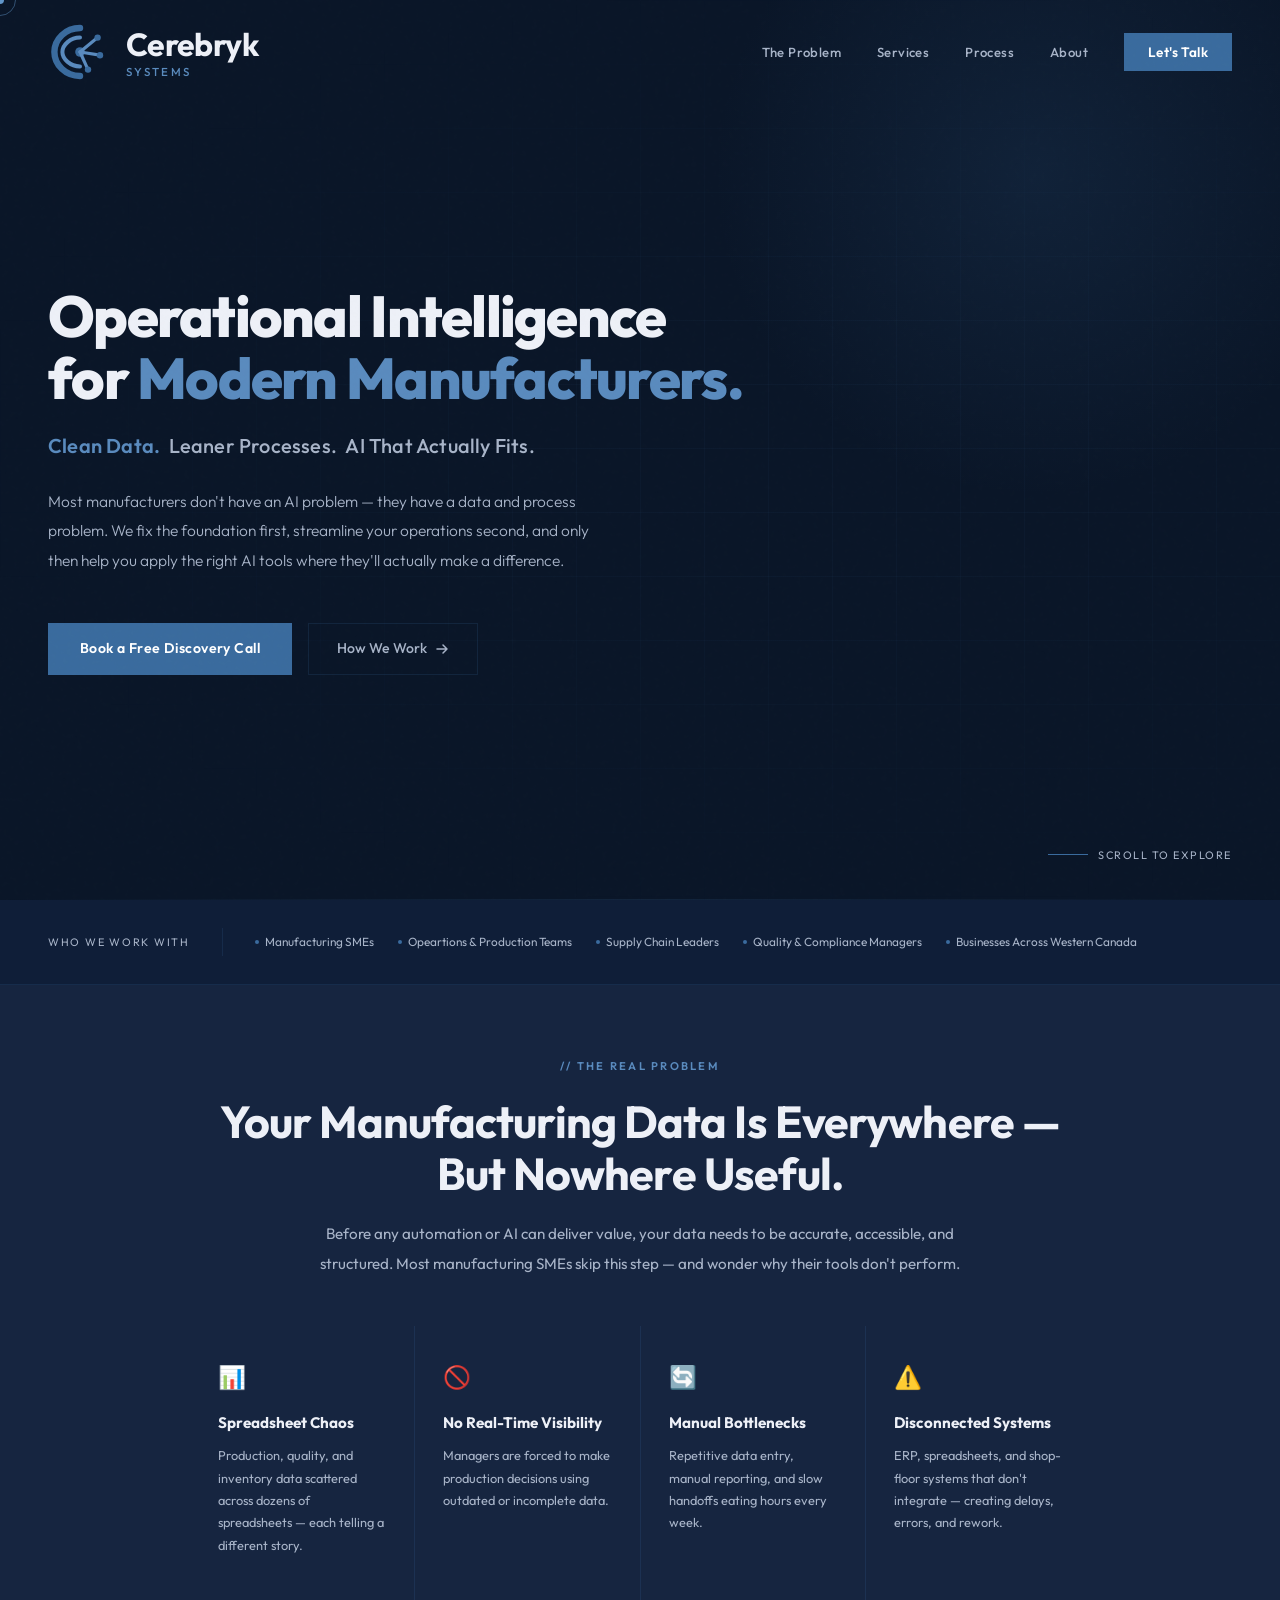
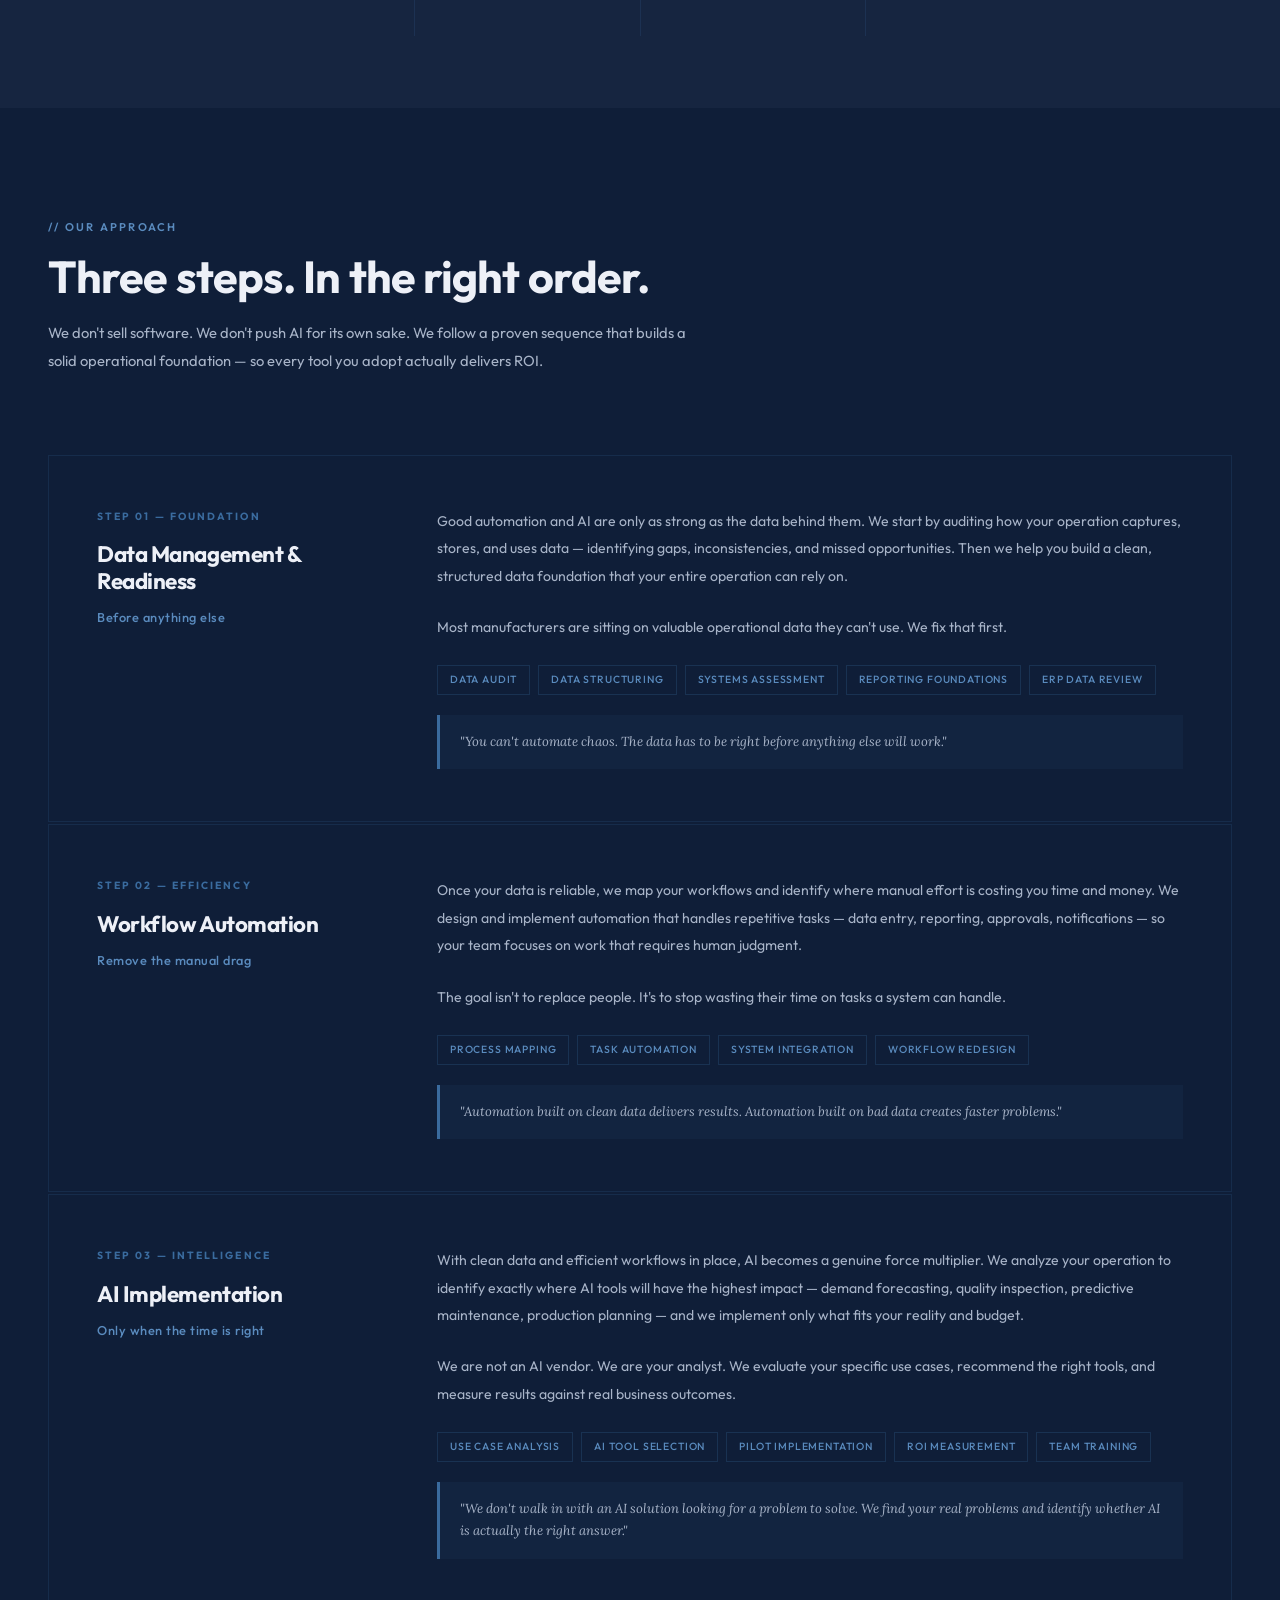
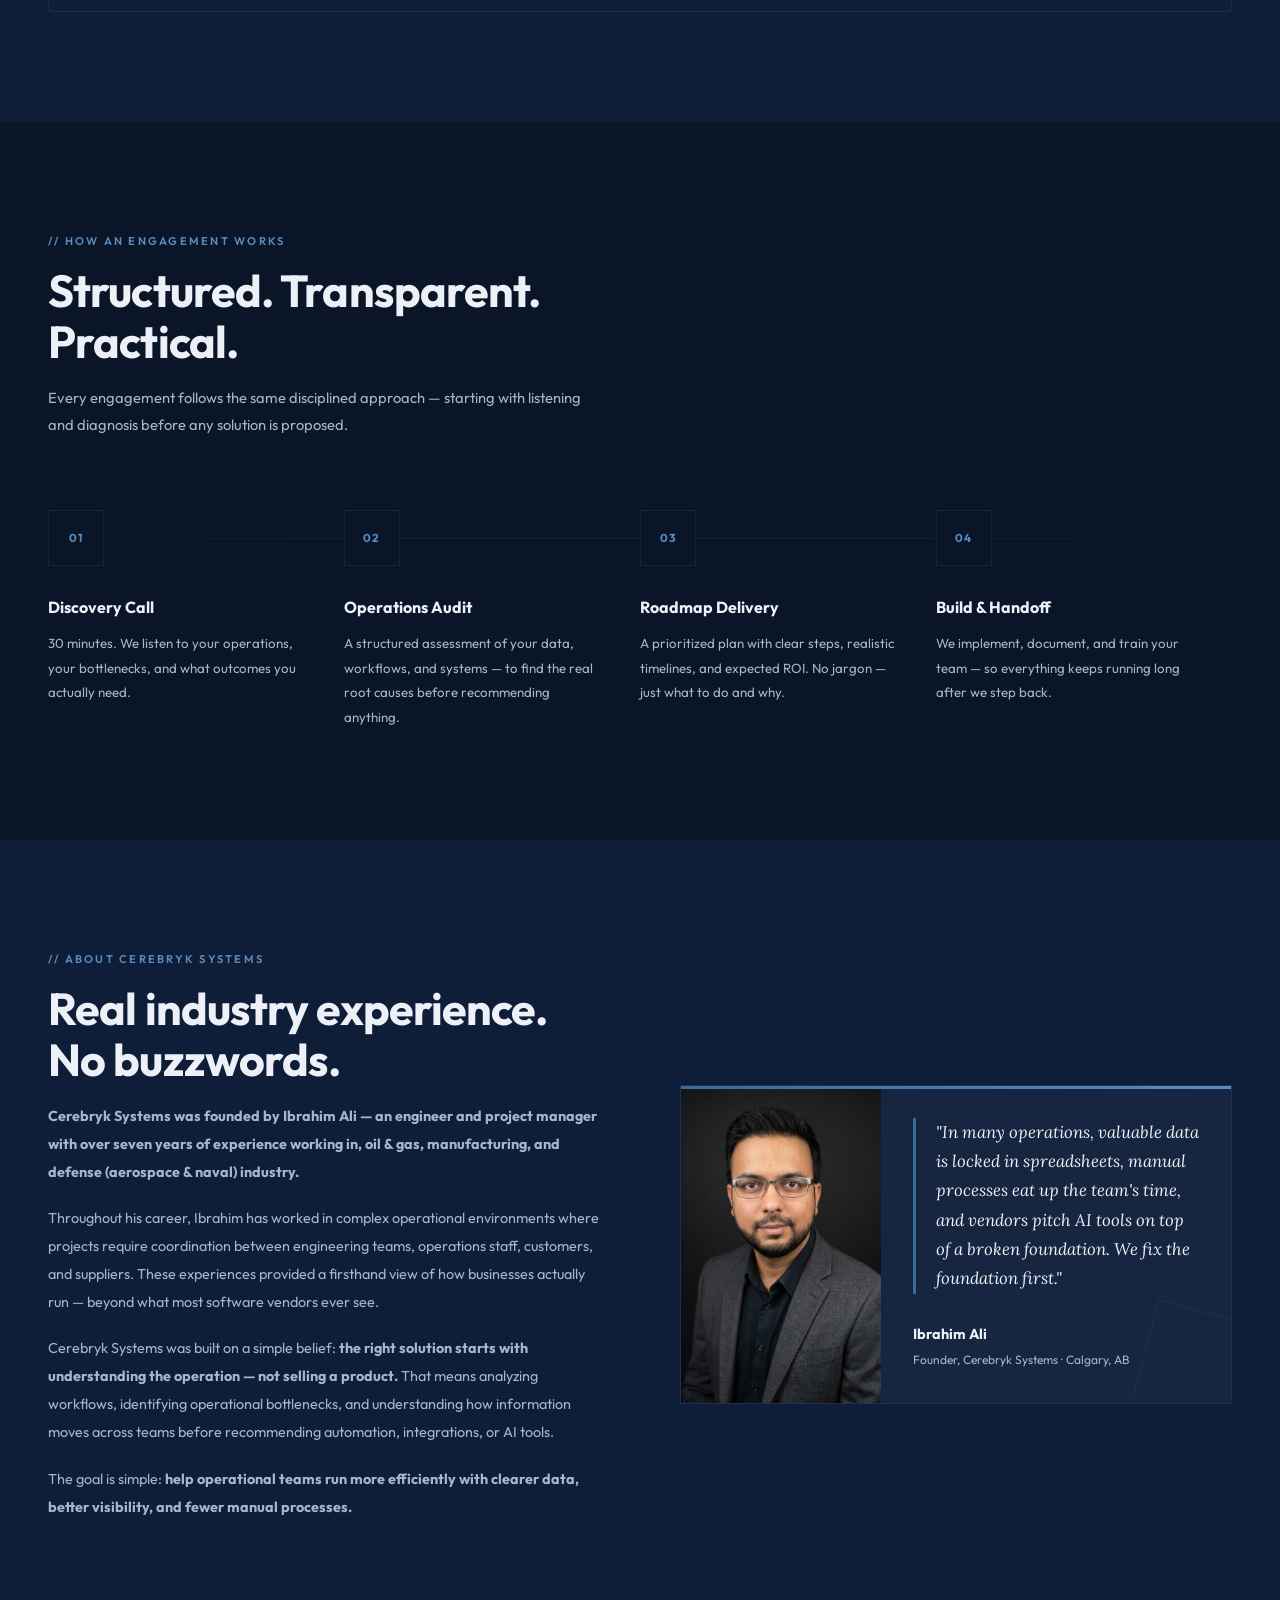
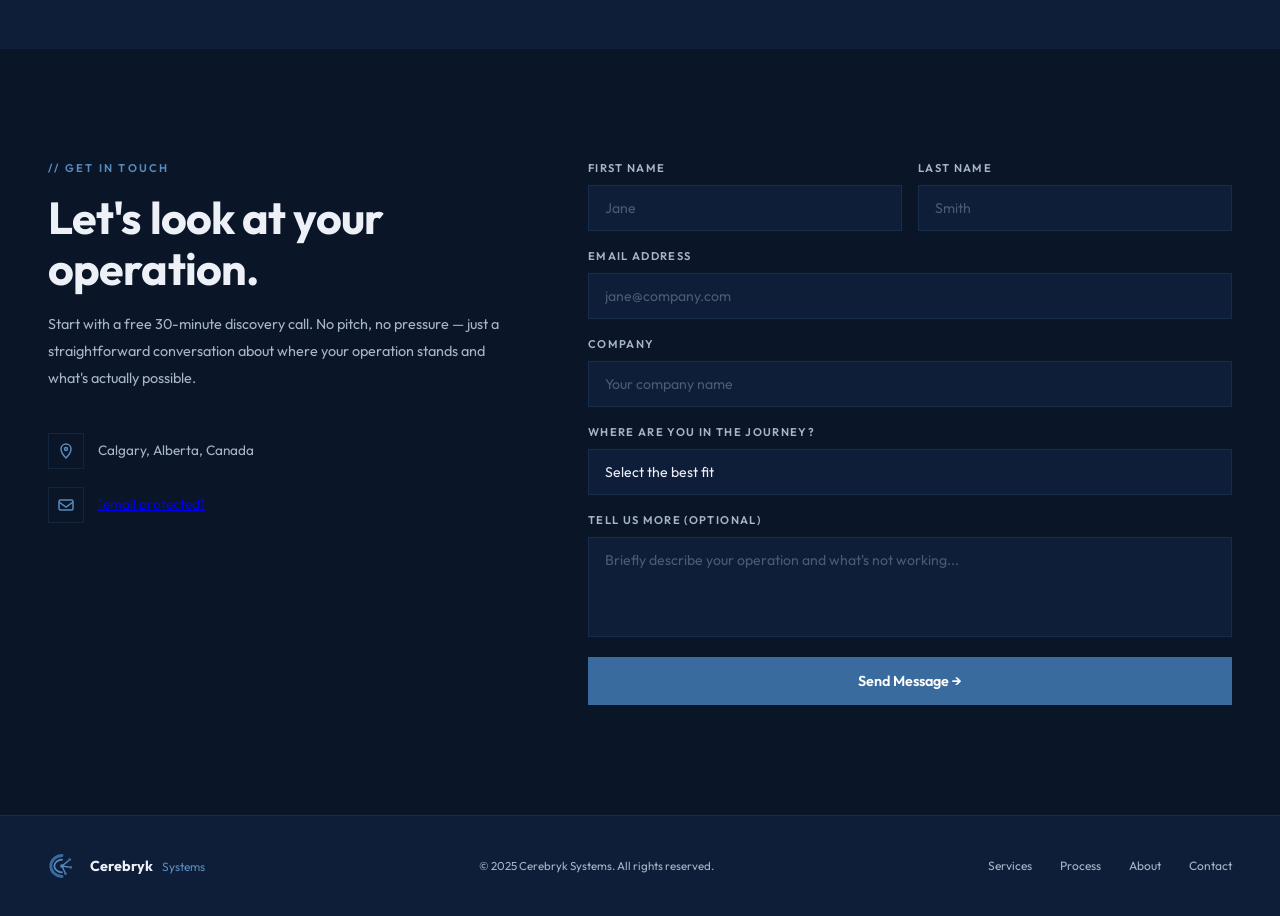
==== index.html @ 2646f40e "IndexV1.3 Fixed mobile version added webform Added google metatag Added Robots and sitemap" ====
<!DOCTYPE html>
<html lang="en">
<head>
  <meta charset="UTF-8"/>
  <meta name="viewport" content="width=device-width, initial-scale=1.0, maximum-scale=1.0"/>
  <title>Cerebryk Systems — Operations & AI Consulting for Manufacturers | Calgary</title>

  <!-- SEO Meta Tags -->
  <meta name="description" content="Cerebryk Systems helps manufacturing SMEs in Calgary and Western Canada run more efficiently — through data management, workflow automation, and practical AI implementation. We fix the foundation first."/>
  <meta name="keywords" content="manufacturing consultant Calgary, AI consulting Alberta, workflow automation Calgary, operations consulting Western Canada, manufacturing SME consultant, data management manufacturing, process improvement Calgary"/>
  <meta name="author" content="Ibrahim Ali, Cerebryk Systems"/>
  <meta name="robots" content="index, follow"/>
  <link rel="canonical" href="https://www.cerebryk.com"/>

  <!-- Open Graph (LinkedIn, WhatsApp, Facebook previews) -->
  <meta property="og:title" content="Cerebryk Systems — Operations & AI Consulting for Manufacturers"/>
  <meta property="og:description" content="We help manufacturing SMEs in Calgary run more efficiently — clean data, leaner workflows, and AI that actually fits your operation."/>
  <meta property="og:url" content="https://www.cerebryk.com"/>
  <meta property="og:type" content="website"/>
  <meta property="og:site_name" content="Cerebryk Systems"/>

  <!-- Twitter/X Card -->
  <meta name="twitter:card" content="summary"/>
  <meta name="twitter:title" content="Cerebryk Systems — Operations & AI Consulting for Manufacturers"/>
  <meta name="twitter:description" content="We help manufacturing SMEs in Calgary run more efficiently — clean data, leaner workflows, and AI that actually fits your operation."/>
  <link rel="icon" type="image/svg+xml" href="favicon.svg">
  <link rel="preconnect" href="https://fonts.googleapis.com">
  <link href="https://fonts.googleapis.com/css2?family=Outfit:wght@300;400;500;600;700;800&family=Lora:ital,wght@0,400;0,600;1,400&display=swap" rel="stylesheet">
  <style>
    *, *::before, *::after { box-sizing: border-box; margin: 0; padding: 0; }
    :root {
      --navy: #0A1628; --navy2: #0F1E38; --navy3: #162540;
      --steel: #3A6B9E; --steel-light: #5A8BBE;
      --text: #EDF0F7; --text-soft: #A8B4C8;
      --border: rgba(58,107,158,0.18); --white: #FFFFFF;
    }
    html { scroll-behavior: smooth; }
    body { background: var(--navy); color: var(--text); font-family: 'Outfit', sans-serif; font-weight: 400; line-height: 1.7; overflow-x: hidden; cursor: none; }

    /* CURSOR */
    .cursor { width: 8px; height: 8px; background: var(--steel-light); border-radius: 50%; position: fixed; pointer-events: none; z-index: 9999; transform: translate(-50%,-50%); transition: transform 0.15s ease, background 0.2s; mix-blend-mode: screen; }
    .cursor-ring { width: 32px; height: 32px; border: 1.5px solid rgba(90,139,190,0.5); border-radius: 50%; position: fixed; pointer-events: none; z-index: 9998; transform: translate(-50%,-50%); transition: width 0.3s, height 0.3s, border-color 0.3s; }
    .cursor.hovered { transform: translate(-50%,-50%) scale(2.5); background: var(--steel); }
    .cursor-ring.hovered { width: 48px; height: 48px; border-color: rgba(90,139,190,0.8); }

    /* NOISE */
    body::after { content: ''; position: fixed; inset: 0; background-image: url("data:image/svg+xml,%3Csvg viewBox='0 0 200 200' xmlns='http://www.w3.org/2000/svg'%3E%3Cfilter id='n'%3E%3CfeTurbulence type='fractalNoise' baseFrequency='0.85' numOctaves='4' stitchTiles='stitch'/%3E%3C/filter%3E%3Crect width='100%25' height='100%25' filter='url(%23n)' opacity='0.03'/%3E%3C/svg%3E"); pointer-events: none; z-index: 900; opacity: 0.35; }

    /* NAV */
    nav { position: fixed; top: 0; left: 0; right: 0; z-index: 500; padding: 20px 48px; display: flex; justify-content: space-between; align-items: center; transition: all 0.4s ease; }
    nav.scrolled { background: rgba(10,22,40,0.95); backdrop-filter: blur(24px); border-bottom: 1px solid var(--border); padding: 14px 48px; }
    .nav-logo { display: flex; align-items: center; gap: 14px; text-decoration: none; }
    .nav-logo-icon { width: 64px; height: 64px; flex-shrink: 0; }
    .nav-logo-text { display: flex; flex-direction: column; line-height: 1.15; }
    .nav-logo-text .brand { font-size: 2rem; font-weight: 700; color: var(--text); letter-spacing: -0.02em; }
    .nav-logo-text .sub { font-size: 0.72rem; font-weight: 500; letter-spacing: 0.2em; text-transform: uppercase; color: var(--steel-light); margin-top: 2px; }
    nav ul { list-style: none; display: flex; gap: 36px; align-items: center; }
    nav ul a { color: var(--text-soft); text-decoration: none; font-size: 0.82rem; font-weight: 500; letter-spacing: 0.03em; transition: color 0.2s; }
    nav ul a:hover { color: var(--text); }
    .nav-cta { background: var(--steel) !important; color: var(--white) !important; padding: 10px 24px !important; font-weight: 600 !important; font-size: 0.85rem !important; transition: background 0.2s !important; }
    .nav-cta:hover { background: var(--steel-light) !important; color: var(--white) !important; }
    .hamburger { display: none; flex-direction: column; gap: 5px; background: none; border: none; cursor: none; padding: 4px; }
    .hamburger span { display: block; width: 24px; height: 2px; background: var(--text); border-radius: 2px; }
    .mobile-menu { display: none; position: fixed; top: 0; left: 0; right: 0; bottom: 0; background: var(--navy); z-index: 400; flex-direction: column; justify-content: center; align-items: center; gap: 32px; }
    .mobile-menu.open { display: flex; }
    .mobile-menu a { color: var(--text); text-decoration: none; font-size: 1.4rem; font-weight: 600; }
    .mobile-close { position: absolute; top: 24px; right: 24px; background: none; border: none; color: var(--text); font-size: 1.6rem; cursor: none; }

    /* HERO */
    #hero { min-height: 100vh; min-height: 100svh; display: flex; align-items: center; padding: 140px 48px 80px; position: relative; overflow: hidden; }
    .hero-bg-grid { position: absolute; inset: 0; background-image: linear-gradient(rgba(58,107,158,0.06) 1px, transparent 1px), linear-gradient(90deg, rgba(58,107,158,0.06) 1px, transparent 1px); background-size: 64px 64px; mask-image: radial-gradient(ellipse at 65% 50%, black 20%, transparent 75%); }
    .hero-glow { position: absolute; top: -150px; right: -80px; width: 650px; height: 650px; background: radial-gradient(circle, rgba(58,107,158,0.14) 0%, transparent 70%); pointer-events: none; }
    .hero-content { position: relative; max-width: 860px; }
    h1 { font-family: 'Outfit', sans-serif; font-weight: 800; font-size: clamp(2.2rem, 4.5vw, 4.2rem); line-height: 1.08; letter-spacing: -0.03em; margin-bottom: 20px; opacity: 0; animation: fadeUp 0.8s 0.2s ease forwards; }
    h1 em { font-style: normal; color: var(--steel-light); }
    .hero-tagline { font-size: clamp(1rem, 2vw, 1.25rem); font-weight: 500; color: var(--text-soft); margin-bottom: 24px; letter-spacing: 0.01em; opacity: 0; animation: fadeUp 0.8s 0.28s ease forwards; }
    .hero-tagline span { color: var(--steel-light); font-weight: 600; }
    .hero-desc { font-size: 0.97rem; font-weight: 300; color: var(--text-soft); max-width: 560px; line-height: 1.9; margin-bottom: 48px; opacity: 0; animation: fadeUp 0.8s 0.35s ease forwards; }
    .hero-ctas { display: flex; gap: 16px; flex-wrap: wrap; align-items: center; opacity: 0; animation: fadeUp 0.8s 0.45s ease forwards; }
    .btn-primary { background: var(--steel); color: var(--white); padding: 14px 32px; font-family: 'Outfit', sans-serif; font-size: 0.88rem; font-weight: 600; letter-spacing: 0.03em; text-decoration: none; border: none; cursor: none; transition: background 0.25s, transform 0.2s; display: inline-block; }
    .btn-primary:hover { background: var(--steel-light); transform: translateY(-1px); }
    .btn-outline { border: 1.5px solid var(--border); color: var(--text-soft); padding: 13px 28px; font-family: 'Outfit', sans-serif; font-size: 0.88rem; font-weight: 500; text-decoration: none; cursor: none; transition: border-color 0.2s, color 0.2s; display: inline-flex; align-items: center; gap: 8px; }
    .btn-outline:hover { border-color: var(--steel); color: var(--text); }
    .hero-scroll { position: absolute; bottom: 36px; right: 48px; display: flex; align-items: center; gap: 10px; font-size: 0.68rem; letter-spacing: 0.14em; text-transform: uppercase; color: var(--text-soft); opacity: 0; animation: fadeUp 0.8s 0.8s ease forwards; }
    .scroll-line { width: 40px; height: 1px; background: var(--steel); }
    .hero-divider { position: absolute; bottom: 0; left: 0; right: 0; height: 1px; background: linear-gradient(90deg, transparent, var(--border), transparent); }

    /* TRUST BAR */
    #trust { background: var(--navy2); padding: 28px 48px; border-bottom: 1px solid var(--border); }
    .trust-inner { display: flex; align-items: center; gap: 32px; flex-wrap: nowrap; }
    .trust-label { font-size: 0.68rem; letter-spacing: 0.16em; text-transform: uppercase; color: var(--text-soft); white-space: nowrap; }
    .trust-divider { width: 1px; height: 28px; background: var(--border); flex-shrink: 0; }
    .trust-items { display: flex; gap: 24px; flex-wrap: nowrap; }
    .trust-item { font-size: 0.74rem; color: var(--text-soft); display: flex; align-items: center; gap: 6px; white-space: nowrap; }
    .trust-item::before { content: ''; width: 4px; height: 4px; border-radius: 50%; background: var(--steel); flex-shrink: 0; }

    /* SECTIONS */
    section { padding: 110px 48px; position: relative; }
    .section-label { font-size: 0.7rem; font-weight: 600; letter-spacing: 0.2em; text-transform: uppercase; color: var(--steel-light); margin-bottom: 14px; }
    h2 { font-family: 'Outfit', sans-serif; font-weight: 700; font-size: clamp(1.9rem, 3.5vw, 2.8rem); letter-spacing: -0.02em; line-height: 1.15; margin-bottom: 16px; }

    /* PROBLEM STRIP */
    #problem { background: var(--navy3); padding: 72px 48px; }
    .problem-inner { max-width: 900px; margin: 0 auto; text-align: center; }
    .problem-inner .section-label { display: block; text-align: center; margin-bottom: 20px; }
    .problem-inner h2 { margin-bottom: 20px; }
    .problem-inner p { color: var(--text-soft); font-size: 0.95rem; line-height: 1.95; max-width: 680px; margin: 0 auto 48px; }
    .problem-grid { display: grid; grid-template-columns: repeat(auto-fit, minmax(200px, 1fr)); gap: 1px; background: var(--border); margin-top: 0; }
    .problem-card { background: var(--navy3); padding: 32px 28px; text-align: left; }
    .problem-card-icon { font-size: 1.4rem; margin-bottom: 14px; }
    .problem-card h4 { font-size: 0.95rem; font-weight: 700; margin-bottom: 8px; }
    .problem-card p { font-size: 0.8rem; color: var(--text-soft); line-height: 1.75; }

    /* SERVICES */
    #services { background: var(--navy2); }
    .services-header { max-width: 640px; margin-bottom: 80px; }
    .services-header p { color: var(--text-soft); font-size: 0.92rem; line-height: 1.9; margin-top: 14px; }
    .services-stack { display: flex; flex-direction: column; gap: 2px; }
    .service-card { background: var(--navy2); border: 1px solid var(--border); padding: 52px 48px; display: grid; grid-template-columns: 280px 1fr; gap: 60px; align-items: start; position: relative; overflow: hidden; transition: background 0.3s; cursor: none; }
    .service-card:hover { background: var(--navy3); }
    .service-card::before { content: ''; position: absolute; left: 0; top: 0; bottom: 0; width: 3px; background: var(--steel); transform: scaleY(0); transform-origin: top; transition: transform 0.4s ease; }
    .service-card:hover::before { transform: scaleY(1); }
    .svc-step { font-size: 0.65rem; letter-spacing: 0.2em; color: var(--steel); font-weight: 700; margin-bottom: 16px; text-transform: uppercase; }
    .service-card h3 { font-size: 1.4rem; font-weight: 700; letter-spacing: -0.02em; margin-bottom: 12px; line-height: 1.2; }
    .svc-subtitle { font-size: 0.8rem; color: var(--steel-light); font-weight: 500; letter-spacing: 0.04em; }
    .svc-right p { color: var(--text-soft); font-size: 0.88rem; line-height: 1.95; margin-bottom: 24px; }
    .svc-tags { display: flex; flex-wrap: wrap; gap: 8px; }
    .svc-tag { font-size: 0.65rem; letter-spacing: 0.08em; text-transform: uppercase; font-weight: 500; color: var(--steel-light); border: 1px solid rgba(58,107,158,0.25); padding: 5px 12px; }
    .svc-callout { margin-top: 20px; padding: 16px 20px; background: rgba(58,107,158,0.08); border-left: 3px solid var(--steel); font-size: 0.82rem; color: var(--text-soft); font-style: italic; font-family: 'Lora', serif; line-height: 1.7; }

    /* PROCESS */
    #process { background: var(--navy); }
    .process-header { max-width: 560px; margin-bottom: 72px; }
    .process-header p { color: var(--text-soft); font-size: 0.92rem; line-height: 1.85; margin-top: 12px; }
    .process-steps { display: grid; grid-template-columns: repeat(auto-fit, minmax(200px, 1fr)); gap: 0; position: relative; }
    .process-steps::before { content: ''; position: absolute; top: 28px; left: 0; right: 0; height: 1px; background: linear-gradient(90deg, transparent, var(--border), var(--border), transparent); }
    .process-step { padding: 0 32px 0 0; }
    .step-num { width: 56px; height: 56px; border: 1.5px solid var(--border); display: flex; align-items: center; justify-content: center; font-size: 0.72rem; font-weight: 700; letter-spacing: 0.1em; color: var(--steel-light); margin-bottom: 28px; background: var(--navy); position: relative; z-index: 1; }
    .process-step h4 { font-size: 1rem; font-weight: 700; margin-bottom: 10px; }
    .process-step p { font-size: 0.83rem; color: var(--text-soft); line-height: 1.85; }

    /* ABOUT */
    #about { background: var(--navy2); display: grid; grid-template-columns: 1fr 1fr; gap: 80px; align-items: center; }
    .about-left p { color: var(--text-soft); font-size: 0.9rem; line-height: 1.95; margin-bottom: 18px; }
    .about-credentials { margin-top: 36px; display: grid; grid-template-columns: 1fr 1fr; gap: 10px; }
    .credential { display: flex; align-items: flex-start; gap: 10px; font-size: 0.8rem; color: var(--text-soft); line-height: 1.5; }
    .credential-dot { width: 5px; height: 5px; border-radius: 50%; background: var(--steel); flex-shrink: 0; margin-top: 6px; }
    .about-card { background: var(--navy3); border: 1px solid var(--border); overflow: hidden; position: relative; }
    .about-card::before { content: ''; position: absolute; top: 0; left: 0; right: 0; height: 3px; background: linear-gradient(90deg, var(--steel), var(--steel-light)); }
    .about-card-logo { margin-bottom: 32px; }
    .about-quote { font-family: 'Lora', serif; font-style: italic; font-size: 1.05rem; color: var(--text); line-height: 1.75; margin-bottom: 28px; border-left: 3px solid var(--steel); padding-left: 20px; }
    .about-name { font-size: 0.9rem; font-weight: 700; }
    .about-title { font-size: 0.75rem; color: var(--text-soft); margin-top: 4px; }
    .about-deco { position: absolute; bottom: -30px; right: -30px; width: 120px; height: 120px; border: 1px solid var(--border); transform: rotate(15deg); pointer-events: none; }

    /* CONTACT */
    #contact { background: var(--navy); }
    .contact-wrap { display: grid; grid-template-columns: 1fr 1.4fr; gap: 80px; align-items: start; }
    .contact-left h2 { margin-bottom: 16px; }
    .contact-left p { color: var(--text-soft); font-size: 0.9rem; line-height: 1.9; margin-bottom: 40px; }
    .contact-detail { display: flex; align-items: center; gap: 14px; margin-bottom: 18px; font-size: 0.85rem; color: var(--text-soft); }
    .contact-detail-icon { width: 36px; height: 36px; flex-shrink: 0; border: 1px solid var(--border); display: flex; align-items: center; justify-content: center; color: var(--steel-light); }
    .contact-form { display: flex; flex-direction: column; gap: 16px; }
    .form-row { display: grid; grid-template-columns: 1fr 1fr; gap: 16px; }
    .form-group { display: flex; flex-direction: column; gap: 7px; }
    .form-group label { font-size: 0.7rem; font-weight: 600; letter-spacing: 0.12em; text-transform: uppercase; color: var(--text-soft); }
    .form-group input, .form-group textarea, .form-group select { background: var(--navy2); border: 1px solid var(--border); color: var(--text); font-family: 'Outfit', sans-serif; font-size: 0.88rem; padding: 13px 16px; outline: none; transition: border-color 0.2s; resize: none; cursor: none; -webkit-appearance: none; }
    .form-group input:focus, .form-group textarea:focus, .form-group select:focus { border-color: var(--steel); }
    .form-group input::placeholder, .form-group textarea::placeholder { color: rgba(168,180,200,0.4); }
    .form-group select option { background: var(--navy2); }
    .form-submit { background: var(--steel); color: var(--white); border: none; padding: 15px 40px; font-family: 'Outfit', sans-serif; font-size: 0.9rem; font-weight: 600; cursor: none; width: 100%; transition: background 0.2s, transform 0.2s; margin-top: 4px; }
    .form-submit:hover { background: var(--steel-light); transform: translateY(-1px); }

    /* FOOTER */
    footer { padding: 36px 48px; border-top: 1px solid var(--border); display: flex; justify-content: space-between; align-items: center; flex-wrap: wrap; gap: 16px; background: var(--navy2); }
    .footer-left { display: flex; align-items: center; gap: 14px; }
    .footer-brand { font-size: 0.9rem; font-weight: 700; color: var(--text); }
    .footer-brand span { color: var(--steel-light); font-weight: 400; font-size: 0.75rem; margin-left: 6px; }
    footer p { font-size: 0.72rem; color: var(--text-soft); }
    .footer-links { display: flex; gap: 28px; }
    .footer-links a { font-size: 0.75rem; color: var(--text-soft); text-decoration: none; transition: color 0.2s; }
    .footer-links a:hover { color: var(--steel-light); }

    /* ANIMATIONS */
    @keyframes fadeUp { from { opacity: 0; transform: translateY(20px); } to { opacity: 1; transform: translateY(0); } }
    @keyframes pulse { 0%,100% { opacity: 1; transform: scale(1); } 50% { opacity: 0.4; transform: scale(0.8); } }
    .reveal { opacity: 0; transform: translateY(28px); transition: opacity 0.7s ease, transform 0.7s ease; }
    .reveal.visible { opacity: 1; transform: translateY(0); }
    ::-webkit-scrollbar { width: 4px; }
    ::-webkit-scrollbar-track { background: var(--navy); }
    ::-webkit-scrollbar-thumb { background: var(--steel); border-radius: 2px; }

    /* RESPONSIVE */
    @media (max-width: 900px) {
      .service-card { grid-template-columns: 1fr; gap: 24px; }
      #about { grid-template-columns: 1fr; gap: 48px; }
      .contact-wrap { grid-template-columns: 1fr; gap: 48px; }
    }
    @media (max-width: 768px) {
      body { cursor: auto; }
      .cursor, .cursor-ring { display: none; }
      nav { padding: 16px 20px; }
      nav.scrolled { padding: 12px 20px; }
      nav ul { display: none; }
      .hamburger { display: flex; }
      #hero { padding: 110px 20px 72px; }
      .hero-scroll { display: none; }
      section { padding: 72px 20px; }
      #problem { padding: 56px 20px; }
      #trust { padding: 16px 20px; overflow-x: hidden; }
      /* Fix 1: Trust bar — stack vertically on mobile */
      .trust-inner { flex-direction: column; align-items: flex-start; gap: 12px; }
      .trust-divider { width: 100%; height: 1px; }
      .trust-items { flex-wrap: wrap; gap: 12px; }
      .trust-item { white-space: normal; }
      .service-card { padding: 36px 24px; }
      .process-steps { grid-template-columns: 1fr; gap: 40px; }
      .process-steps::before { display: none; }
      .process-step { padding: 0; }
      .about-credentials { grid-template-columns: 1fr; }
      /* Fix 2: About section — stack vertically, prevent overflow */
      #about { grid-template-columns: 1fr; gap: 40px; padding: 72px 20px; }
      .about-left { width: 100%; }
      /* Fix 3: Quote card photo — stack photo on top, text below */
      .about-card { width: 100%; overflow: hidden; }
      .about-card > div[style] { flex-direction: column !important; }
      .about-card img { width: 100% !important; height: 260px !important; object-fit: cover; object-position: center top; }
      .form-row { grid-template-columns: 1fr; }
      footer { padding: 28px 20px; flex-direction: column; align-items: flex-start; gap: 20px; }
      .problem-grid { grid-template-columns: 1fr 1fr; }
    }
    @media (max-width: 480px) {
      h1 { font-size: 2.2rem; }
      h2 { font-size: 1.7rem; }
      .hero-ctas { flex-direction: column; align-items: stretch; }
      .btn-primary, .btn-outline { text-align: center; justify-content: center; }
      nav { padding: 14px 16px; }
      .problem-grid { grid-template-columns: 1fr; }
      .trust-items { gap: 10px; }
      .trust-item { font-size: 0.72rem; }
    }
  </style>
</head>
<body>

  <div class="cursor" id="cursor"></div>
  <div class="cursor-ring" id="cursorRing"></div>

  <div class="mobile-menu" id="mobileMenu">
    <button class="mobile-close" id="menuClose">&#x2715;</button>
    <a href="#problem" onclick="closeMobile()">The Problem</a>
    <a href="#services" onclick="closeMobile()">Services</a>
    <a href="#process" onclick="closeMobile()">Process</a>
    <a href="#about" onclick="closeMobile()">About</a>
    <a href="#contact" onclick="closeMobile()">Contact</a>
  </div>

  <nav id="nav">
    <a href="#" class="nav-logo">
      <svg class="nav-logo-icon" viewBox="0 0 80 80" fill="none">
        <path d="M40 10 C22 10 8 24 8 40 C8 56 22 70 40 70" stroke="#3A6B9E" stroke-width="8" stroke-linecap="round" fill="none"/>
        <path d="M40 22 C28 22 18 31 18 40 C18 49 28 58 40 58" stroke="#5A8BBE" stroke-width="5" stroke-linecap="round" fill="none"/>
        <circle cx="40" cy="40" r="6" fill="#3A6B9E"/>
        <line x1="40" y1="40" x2="62" y2="22" stroke="#5A8BBE" stroke-width="4" stroke-linecap="round"/>
        <line x1="40" y1="40" x2="65" y2="44" stroke="#5A8BBE" stroke-width="4" stroke-linecap="round"/>
        <line x1="40" y1="40" x2="50" y2="62" stroke="#5A8BBE" stroke-width="4" stroke-linecap="round"/>
        <circle cx="62" cy="22" r="4" fill="#3A6B9E"/>
        <circle cx="65" cy="44" r="4" fill="#3A6B9E"/>
        <circle cx="50" cy="62" r="4" fill="#3A6B9E"/>
      </svg>
      <div class="nav-logo-text">
        <span class="brand">Cerebryk</span>
        <span class="sub">Systems</span>
      </div>
    </a>
    <ul>
      <li><a href="#problem">The Problem</a></li>
      <li><a href="#services">Services</a></li>
      <li><a href="#process">Process</a></li>
      <li><a href="#about">About</a></li>
      <li><a href="#contact" class="nav-cta">Let's Talk</a></li>
    </ul>
    <button class="hamburger" id="hamburger" aria-label="Menu">
      <span></span><span></span><span></span>
    </button>
  </nav>

  <section id="hero">
    <div class="hero-bg-grid"></div>
    <div class="hero-glow"></div>
    <div class="hero-content">
      <h1>Operational Intelligence<br>for <em>Modern Manufacturers.</em></h1>
      <p class="hero-tagline"><span>Clean Data.</span> &nbsp;Leaner Processes. &nbsp;AI That Actually Fits.</p>
      <p class="hero-desc">Most manufacturers don't have an AI problem — they have a data and process problem. We fix the foundation first, streamline your operations second, and only then help you apply the right AI tools where they'll actually make a difference.</p>
      <div class="hero-ctas">
        <a href="#contact" class="btn-primary">Book a Free Discovery Call</a>
        <a href="#services" class="btn-outline">How We Work <svg width="14" height="14" viewBox="0 0 14 14" fill="none"><path d="M2 7h10M8 3l4 4-4 4" stroke="currentColor" stroke-width="1.5" stroke-linecap="round" stroke-linejoin="round"/></svg></a>
      </div>
    </div>
    <div class="hero-scroll"><div class="scroll-line"></div>Scroll to explore</div>
    <div class="hero-divider"></div>
  </section>

  <div id="trust">
    <div class="trust-inner">
      <span class="trust-label">Who we work with</span>
      <div class="trust-divider"></div>
      <div class="trust-items">
        <span class="trust-item">Manufacturing SMEs</span>
        <span class="trust-item">Opeartions & Production Teams</span>
        <span class="trust-item">Supply Chain Leaders</span>
        <span class="trust-item">Quality &amp; Compliance Managers</span>
        <span class="trust-item">Businesses Across Western Canada</span>
      </div>
    </div>
  </div>

  <section id="problem">
    <div class="problem-inner">
      <span class="section-label">// The Real Problem</span>
      <h2>Your Manufacturing Data Is Everywhere —<br>But Nowhere Useful.</h2>
      <p>Before any automation or AI can deliver value, your data needs to be accurate, accessible, and structured. Most manufacturing SMEs skip this step — and wonder why their tools don't perform.</p>
      <div class="problem-grid">
        <div class="problem-card">
          <div class="problem-card-icon">&#x1F4CA;</div>
          <h4>Spreadsheet Chaos</h4>
          <p>Production, quality, and inventory data scattered across dozens of spreadsheets — each telling a different story.</p>
        </div>
        <div class="problem-card">
          <div class="problem-card-icon">&#x1F6AB;</div>
          <h4>No Real-Time Visibility</h4>
          <p>Managers are forced to make production decisions using outdated or incomplete data.</p>
        </div>
        <div class="problem-card">
          <div class="problem-card-icon">&#x1F504;</div>
          <h4>Manual Bottlenecks</h4>
          <p>Repetitive data entry, manual reporting, and slow handoffs eating hours every week.</p>
        </div>
        <div class="problem-card">
          <div class="problem-card-icon">&#x26A0;&#xFE0F;</div>
          <h4>Disconnected Systems</h4>
          <p>ERP, spreadsheets, and shop-floor systems that don't integrate — creating delays, errors, and rework.</p>
        </div>
      </div>
    </div>
  </section>

  <section id="services">
    <div class="services-header">
      <div class="section-label">// Our Approach</div>
      <h2>Three steps. In the right order.</h2>
      <p>We don't sell software. We don't push AI for its own sake. We follow a proven sequence that builds a solid operational foundation — so every tool you adopt actually delivers ROI.</p>
    </div>
    <div class="services-stack">
      <div class="service-card reveal">
        <div class="svc-left">
          <div class="svc-step">Step 01 — Foundation</div>
          <h3>Data Management &amp; Readiness</h3>
          <p class="svc-subtitle">Before anything else</p>
        </div>
        <div class="svc-right">
          <p>Good automation and AI are only as strong as the data behind them. We start by auditing how your operation captures, stores, and uses data — identifying gaps, inconsistencies, and missed opportunities. Then we help you build a clean, structured data foundation that your entire operation can rely on.</p>
          <p>Most manufacturers are sitting on valuable operational data they can't use. We fix that first.</p>
          <div class="svc-tags">
            <span class="svc-tag">Data Audit</span><span class="svc-tag">Data Structuring</span><span class="svc-tag">Systems Assessment</span><span class="svc-tag">Reporting Foundations</span><span class="svc-tag">ERP Data Review</span>
          </div>
          <div class="svc-callout">"You can't automate chaos. The data has to be right before anything else will work."</div>
        </div>
      </div>
      <div class="service-card reveal">
        <div class="svc-left">
          <div class="svc-step">Step 02 — Efficiency</div>
          <h3>Workflow Automation</h3>
          <p class="svc-subtitle">Remove the manual drag</p>
        </div>
        <div class="svc-right">
          <p>Once your data is reliable, we map your workflows and identify where manual effort is costing you time and money. We design and implement automation that handles repetitive tasks — data entry, reporting, approvals, notifications — so your team focuses on work that requires human judgment.</p>
          <p>The goal isn't to replace people. It's to stop wasting their time on tasks a system can handle.</p>
          <div class="svc-tags" style="flex-wrap:nowrap;">
            <span class="svc-tag">Process Mapping</span><span class="svc-tag">Task Automation</span><span class="svc-tag">System Integration</span><span class="svc-tag">Workflow Redesign</span>
          </div>
          <div class="svc-callout">"Automation built on clean data delivers results. Automation built on bad data creates faster problems."</div>
        </div>
      </div>
      <div class="service-card reveal">
        <div class="svc-left">
          <div class="svc-step">Step 03 — Intelligence</div>
          <h3>AI Implementation</h3>
          <p class="svc-subtitle">Only when the time is right</p>
        </div>
        <div class="svc-right">
          <p>With clean data and efficient workflows in place, AI becomes a genuine force multiplier. We analyze your operation to identify exactly where AI tools will have the highest impact — demand forecasting, quality inspection, predictive maintenance, production planning — and we implement only what fits your reality and budget.</p>
          <p>We are not an AI vendor. We are your analyst. We evaluate your specific use cases, recommend the right tools, and measure results against real business outcomes.</p>
          <div class="svc-tags">
            <span class="svc-tag">Use Case Analysis</span><span class="svc-tag">AI Tool Selection</span><span class="svc-tag">Pilot Implementation</span><span class="svc-tag">ROI Measurement</span><span class="svc-tag">Team Training</span>
          </div>
          <div class="svc-callout">"We don't walk in with an AI solution looking for a problem to solve. We find your real problems and identify whether AI is actually the right answer."</div>
        </div>
      </div>
    </div>
  </section>

  <section id="process">
    <div class="process-header reveal">
      <div class="section-label">// How an Engagement Works</div>
      <h2>Structured. Transparent. Practical.</h2>
      <p>Every engagement follows the same disciplined approach — starting with listening and diagnosis before any solution is proposed.</p>
    </div>
    <div class="process-steps">
      <div class="process-step reveal"><div class="step-num">01</div><h4>Discovery Call</h4><p>30 minutes. We listen to your operations, your bottlenecks, and what outcomes you actually need.</p></div>
      <div class="process-step reveal"><div class="step-num">02</div><h4>Operations Audit</h4><p>A structured assessment of your data, workflows, and systems — to find the real root causes before recommending anything.</p></div>
      <div class="process-step reveal"><div class="step-num">03</div><h4>Roadmap Delivery</h4><p>A prioritized plan with clear steps, realistic timelines, and expected ROI. No jargon — just what to do and why.</p></div>
      <div class="process-step reveal"><div class="step-num">04</div><h4>Build &amp; Handoff</h4><p>We implement, document, and train your team — so everything keeps running long after we step back.</p></div>
    </div>
  </section>

  <section id="about">
    <div class="about-left reveal">
      <div class="section-label">// About Cerebryk Systems</div>
      <h2>Real industry experience.<br>No buzzwords.</h2>
      <p><strong>Cerebryk Systems was founded by Ibrahim Ali — an engineer and project manager with over seven years of experience working in, oil &amp; gas, manufacturing, and defense (aerospace &amp; naval) industry.</strong></p>
      <p>Throughout his career, Ibrahim has worked in complex operational environments where projects require coordination between engineering teams, operations staff, customers, and suppliers. These experiences provided a firsthand view of how businesses actually run — beyond what most software vendors ever see.</p>
      <p>Cerebryk Systems was built on a simple belief: <strong>the right solution starts with understanding the operation — not selling a product.</strong> That means analyzing workflows, identifying operational bottlenecks, and understanding how information moves across teams before recommending automation, integrations, or AI tools.</p>
      <p>The goal is simple: <strong>help operational teams run more efficiently with clearer data, better visibility, and fewer manual processes.</strong></p>
    </div>
    <div class="about-right reveal">
      <div class="about-card">
        <div style="display:flex; align-items:stretch; min-height:280px;">
          <img src="ibrahim.jpg" alt="Ibrahim Ali" style="width:200px; flex-shrink:0; object-fit:cover; object-position:center top; display:block;"/>
          <div style="padding:32px 32px 32px; display:flex; flex-direction:column; justify-content:center;">
            <p class="about-quote">"In many operations, valuable data is locked in spreadsheets, manual processes eat up the team's time, and vendors pitch AI tools on top of a broken foundation. We fix the foundation first."</p>
            <div class="about-name">Ibrahim Ali</div>
            <div class="about-title">Founder, Cerebryk Systems &middot; Calgary, AB</div>
          </div>
        </div>
        <div class="about-deco"></div>
      </div>
    </div>
  </section>

  <section id="contact">
    <div class="contact-wrap">
      <div class="contact-left reveal">
        <div class="section-label">// Get In Touch</div>
        <h2>Let's look at your operation.</h2>
        <p>Start with a free 30-minute discovery call. No pitch, no pressure — just a straightforward conversation about where your operation stands and what's actually possible.</p>
        <div class="contact-detail">
          <div class="contact-detail-icon">
            <svg width="16" height="16" viewBox="0 0 16 16" fill="none" stroke="currentColor" stroke-width="1.5"><path d="M8 1C5.2 1 3 3.2 3 6c0 4 5 9 5 9s5-5 5-9c0-2.8-2.2-5-5-5z"/><circle cx="8" cy="6" r="1.5"/></svg>
          </div>
          Calgary, Alberta, Canada
        </div>
        <div class="contact-detail">
          <div class="contact-detail-icon">
            <svg width="16" height="16" viewBox="0 0 16 16" fill="none" stroke="currentColor" stroke-width="1.5"><rect x="1" y="3" width="14" height="10" rx="1.5"/><path d="M1 5l7 5 7-5"/></svg>
          </div>
          <a href="/cdn-cgi/l/email-protection" class="__cf_email__" data-cfemail="ea828f868685aa898f988f88989381c4898587">[email&#160;protected]</a>
        </div>
      </div>
      <div class="reveal">
        <form class="contact-form" action="https://formspree.io/f/xgonlqop" method="POST">
          <div class="form-row">
            <div class="form-group"><label>First Name</label><input type="text" name="first_name" placeholder="Jane" required/></div>
            <div class="form-group"><label>Last Name</label><input type="text" name="last_name" placeholder="Smith" required/></div>
          </div>
          <div class="form-group"><label>Email Address</label><input type="email" name="email" placeholder="jane@company.com" required/></div>
          <div class="form-group"><label>Company</label><input type="text" name="company" placeholder="Your company name" required/></div>
          <div class="form-group">
            <label>Where are you in the journey?</label>
            <select name="journey" required>
              <option value="" disabled selected>Select the best fit</option>
              <option>Our data is a mess — need to start there</option>
              <option>Data is OK — want to automate workflows</option>
              <option>Ready to explore AI tools</option>
              <option>Not sure — need a diagnosis</option>
            </select>
          </div>
          <div class="form-group"><label>Tell us more (optional)</label><textarea name="message" rows="4" placeholder="Briefly describe your operation and what's not working..."></textarea></div>
          <button type="submit" class="form-submit">Send Message &#x2192;</button>
        </form>
      </div>
    </div>
  </section>

  <footer>
    <div class="footer-left">
      <svg width="28" height="28" viewBox="0 0 80 80" fill="none">
        <path d="M40 10 C22 10 8 24 8 40 C8 56 22 70 40 70" stroke="#3A6B9E" stroke-width="8" stroke-linecap="round" fill="none"/>
        <path d="M40 22 C28 22 18 31 18 40 C18 49 28 58 40 58" stroke="#5A8BBE" stroke-width="5" stroke-linecap="round" fill="none"/>
        <circle cx="40" cy="40" r="6" fill="#3A6B9E"/>
        <line x1="40" y1="40" x2="62" y2="22" stroke="#5A8BBE" stroke-width="4" stroke-linecap="round"/>
        <line x1="40" y1="40" x2="65" y2="44" stroke="#5A8BBE" stroke-width="4" stroke-linecap="round"/>
        <line x1="40" y1="40" x2="50" y2="62" stroke="#5A8BBE" stroke-width="4" stroke-linecap="round"/>
        <circle cx="62" cy="22" r="4" fill="#3A6B9E"/>
        <circle cx="65" cy="44" r="4" fill="#3A6B9E"/>
        <circle cx="50" cy="62" r="4" fill="#3A6B9E"/>
      </svg>
      <div class="footer-brand">Cerebryk <span>Systems</span></div>
    </div>
    <p>&#169; 2025 Cerebryk Systems. All rights reserved.</p>
    <div class="footer-links">
      <a href="#services">Services</a>
      <a href="#process">Process</a>
      <a href="#about">About</a>
      <a href="#contact">Contact</a>
    </div>
  </footer>

  <script>
    const cursor = document.getElementById('cursor');
    const ring = document.getElementById('cursorRing');
    let mx=0,my=0,rx=0,ry=0;
    if(window.innerWidth>768){
      document.addEventListener('mousemove',e=>{mx=e.clientX;my=e.clientY;cursor.style.left=mx+'px';cursor.style.top=my+'px';});
      function animateRing(){rx+=(mx-rx)*0.1;ry+=(my-ry)*0.1;ring.style.left=rx+'px';ring.style.top=ry+'px';requestAnimationFrame(animateRing);}
      animateRing();
      document.querySelectorAll('a,button,.service-card,input,textarea,select').forEach(el=>{
        el.addEventListener('mouseenter',()=>{cursor.classList.add('hovered');ring.classList.add('hovered');});
        el.addEventListener('mouseleave',()=>{cursor.classList.remove('hovered');ring.classList.remove('hovered');});
      });
    }
    const nav=document.getElementById('nav');
    window.addEventListener('scroll',()=>nav.classList.toggle('scrolled',window.scrollY>50));
    document.getElementById('hamburger').addEventListener('click',()=>document.getElementById('mobileMenu').classList.add('open'));
    document.getElementById('menuClose').addEventListener('click',()=>document.getElementById('mobileMenu').classList.remove('open'));
    function closeMobile(){document.getElementById('mobileMenu').classList.remove('open');}
    const observer=new IntersectionObserver(entries=>{entries.forEach((e,i)=>{if(e.isIntersecting){setTimeout(()=>e.target.classList.add('visible'),i*100);observer.unobserve(e.target);}});},{threshold:0.08});
    document.querySelectorAll('.reveal').forEach(el=>observer.observe(el));
    function handleSubmit(e){e.preventDefault();const b=e.target.querySelector('.form-submit');b.textContent='Message Sent \u2713';b.style.opacity='0.7';b.disabled=true;}
  </script>
</body>
</html>
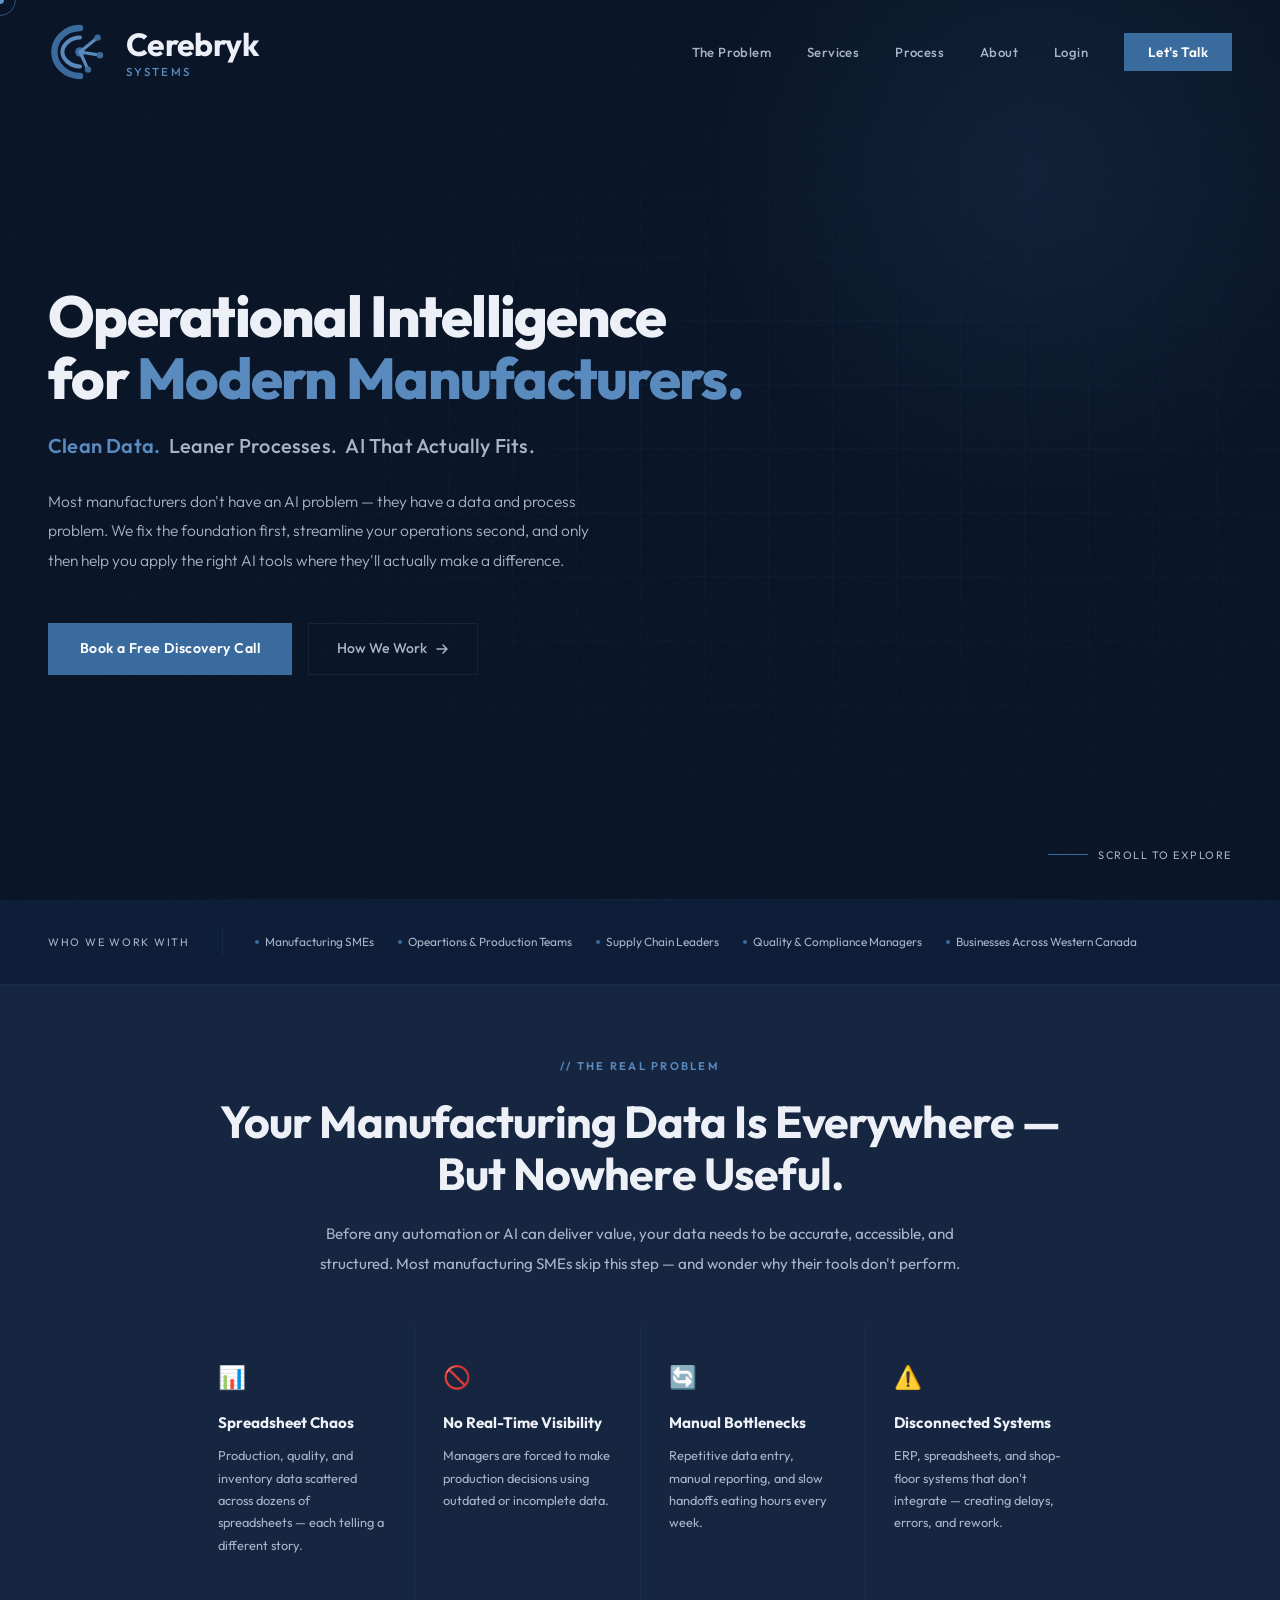
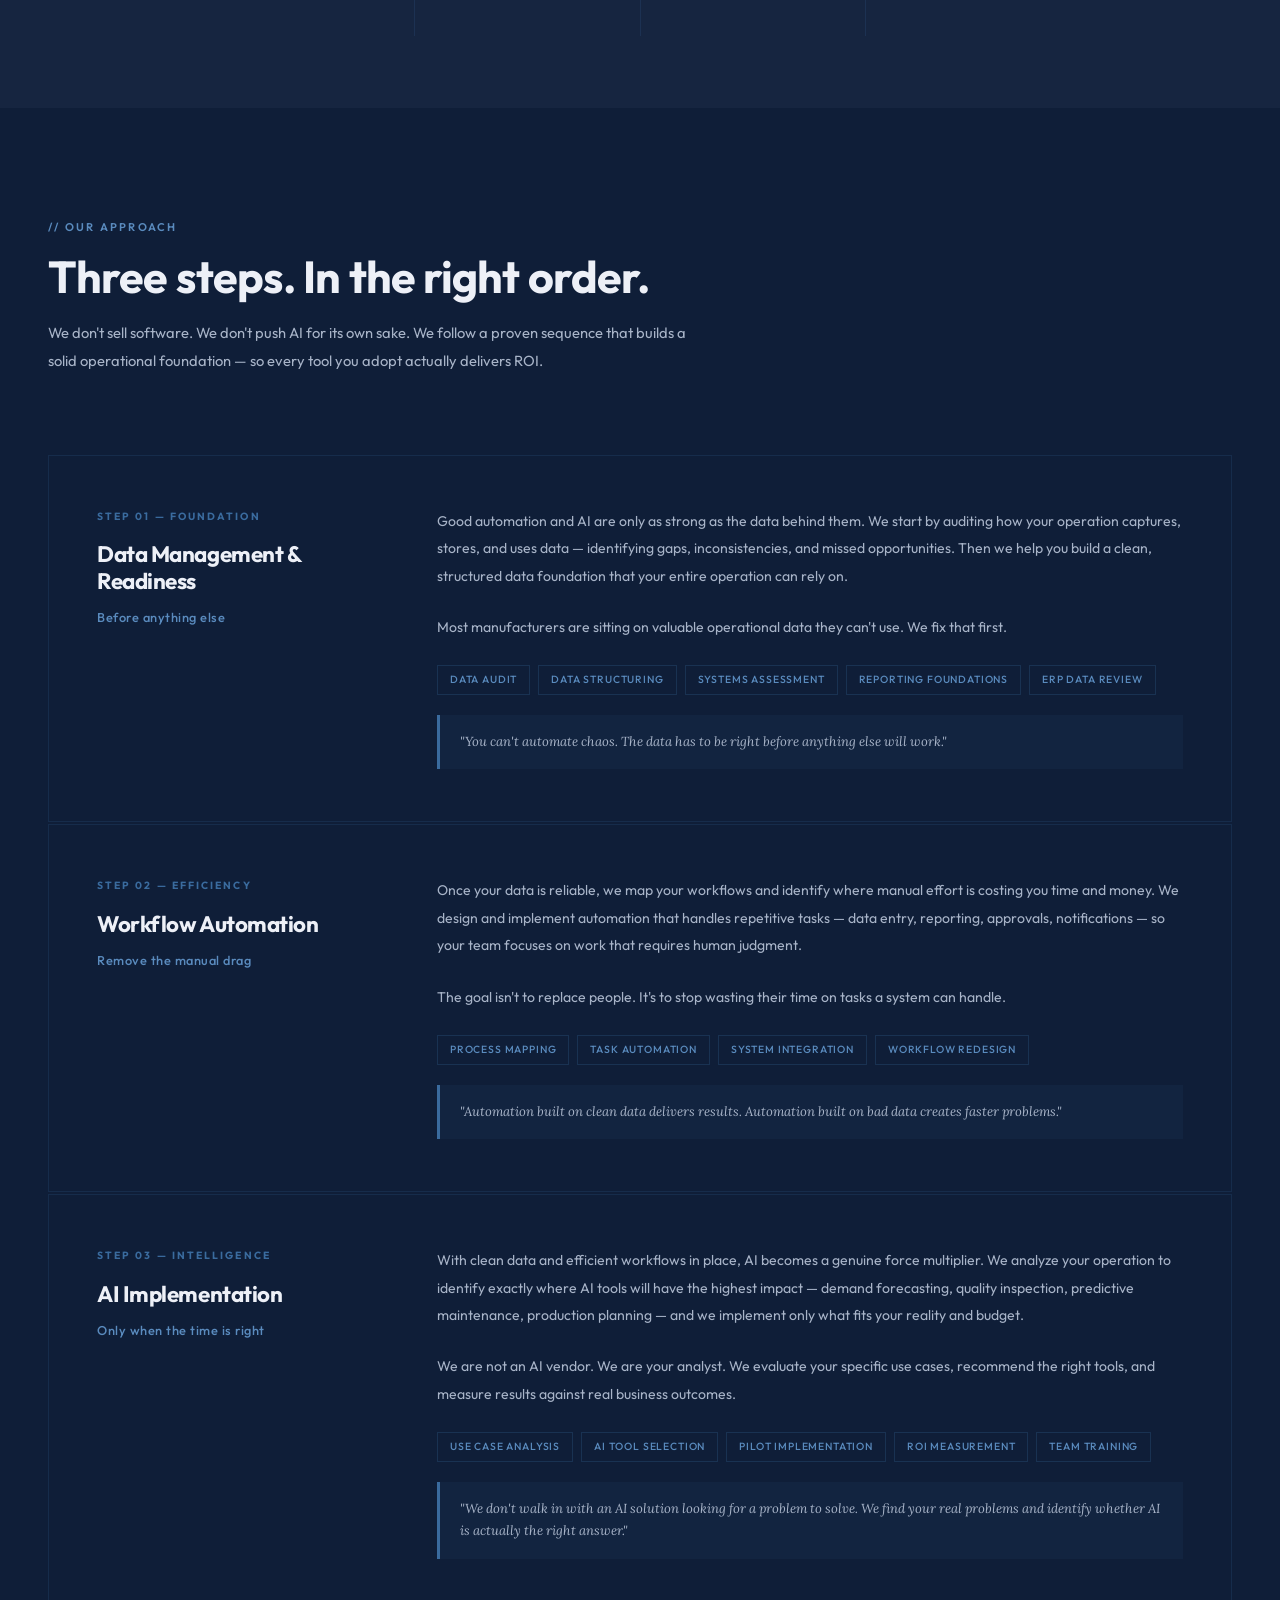
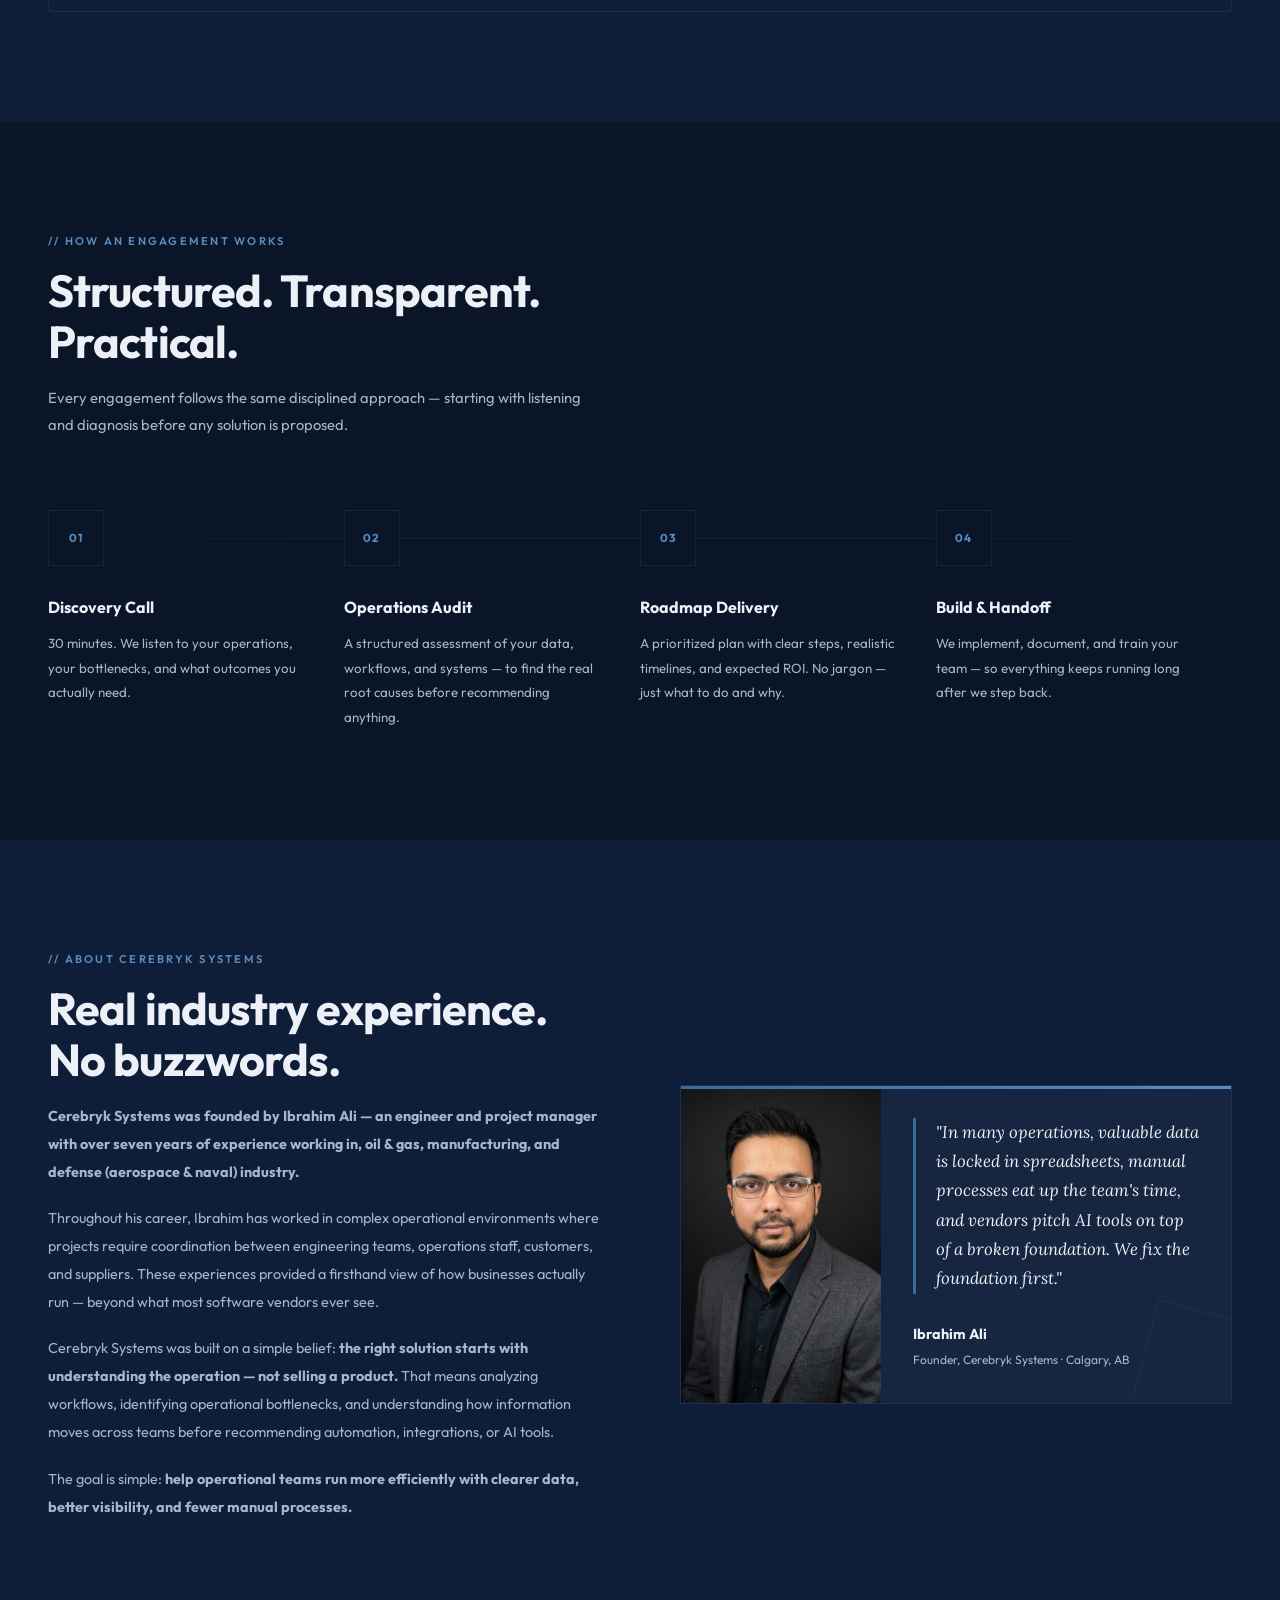
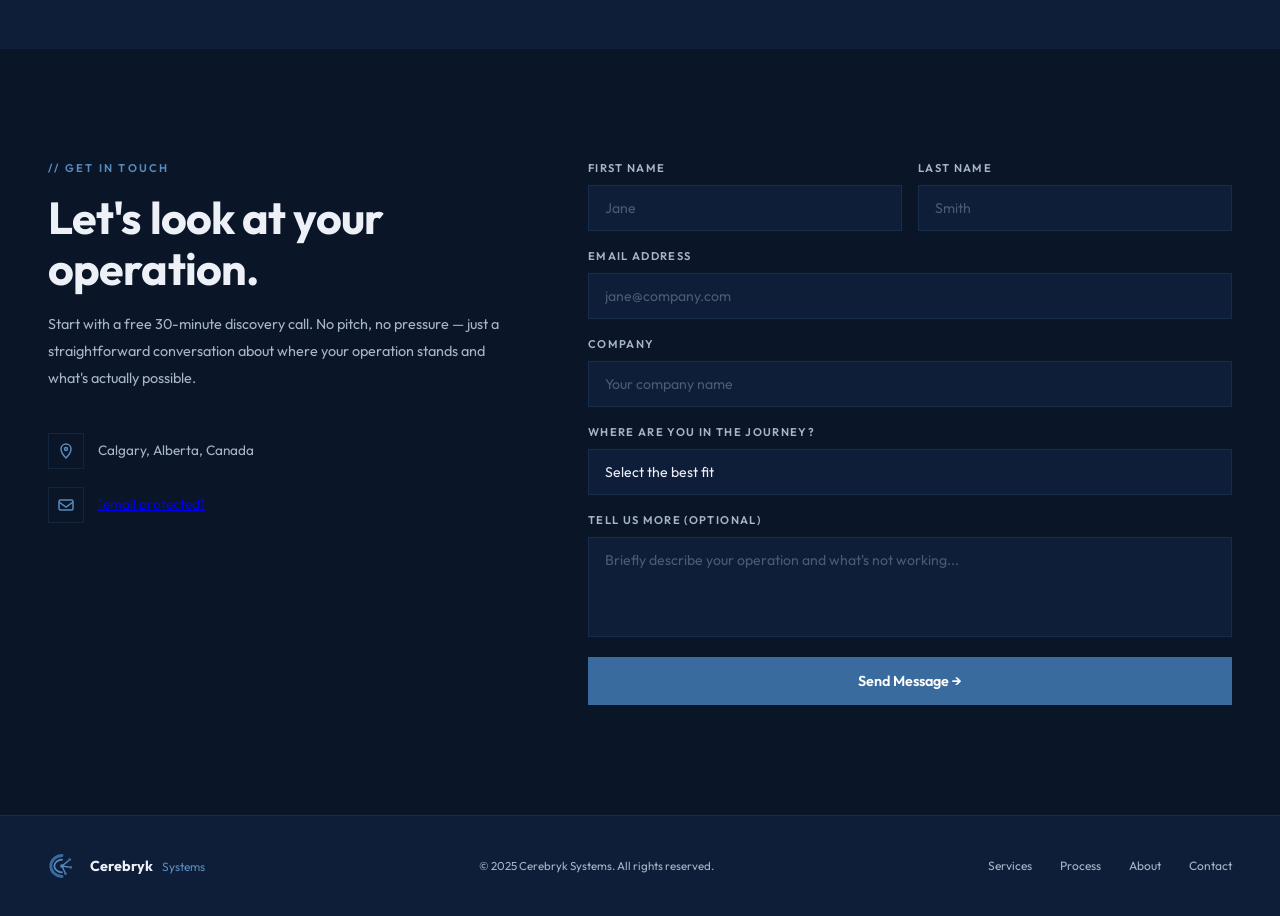
==== commit c41004ec: "Update index.html Login tab" ====
--- a/index.html
+++ b/index.html
@@ -10,12 +10,12 @@
   <meta name="keywords" content="manufacturing consultant Calgary, AI consulting Alberta, workflow automation Calgary, operations consulting Western Canada, manufacturing SME consultant, data management manufacturing, process improvement Calgary"/>
   <meta name="author" content="Ibrahim Ali, Cerebryk Systems"/>
   <meta name="robots" content="index, follow"/>
-  <link rel="canonical" href="https://www.cerebryk.com"/>
+  <link rel="canonical" href="https://cerebryk.com"/>
 
   <!-- Open Graph (LinkedIn, WhatsApp, Facebook previews) -->
   <meta property="og:title" content="Cerebryk Systems — Operations & AI Consulting for Manufacturers"/>
   <meta property="og:description" content="We help manufacturing SMEs in Calgary run more efficiently — clean data, leaner workflows, and AI that actually fits your operation."/>
-  <meta property="og:url" content="https://www.cerebryk.com"/>
+  <meta property="og:url" content="https://cerebryk.com"/>
   <meta property="og:type" content="website"/>
   <meta property="og:site_name" content="Cerebryk Systems"/>
 
@@ -252,6 +252,7 @@
     <a href="#services" onclick="closeMobile()">Services</a>
     <a href="#process" onclick="closeMobile()">Process</a>
     <a href="#about" onclick="closeMobile()">About</a>
+    <a href="/login" onclick="closeMobile()">Login</a>
     <a href="#contact" onclick="closeMobile()">Contact</a>
   </div>
 
@@ -278,6 +279,7 @@
       <li><a href="#services">Services</a></li>
       <li><a href="#process">Process</a></li>
       <li><a href="#about">About</a></li>
+      <li><a href="/login">Login</a></li>
       <li><a href="#contact" class="nav-cta">Let's Talk</a></li>
     </ul>
     <button class="hamburger" id="hamburger" aria-label="Menu">
@@ -529,4 +531,4 @@
     function handleSubmit(e){e.preventDefault();const b=e.target.querySelector('.form-submit');b.textContent='Message Sent \u2713';b.style.opacity='0.7';b.disabled=true;}
   </script>
 </body>
-</html>+</html>
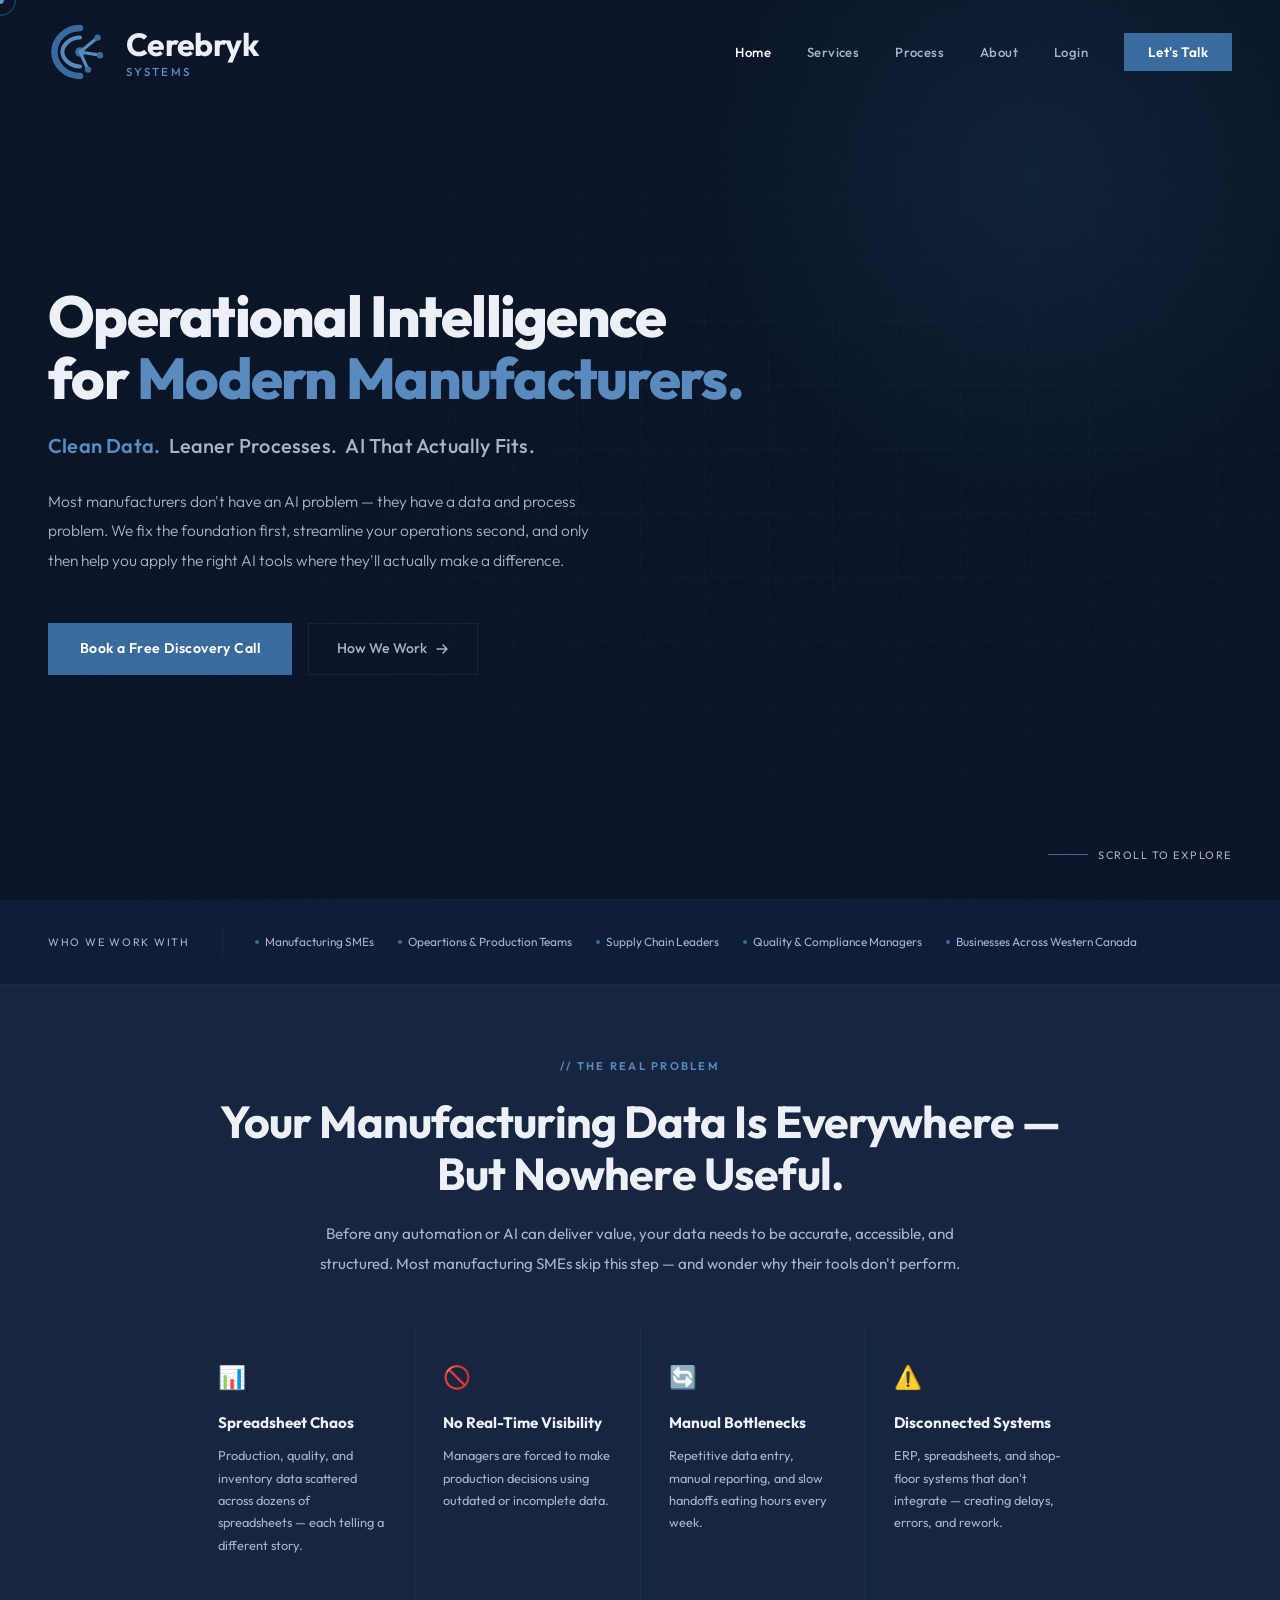
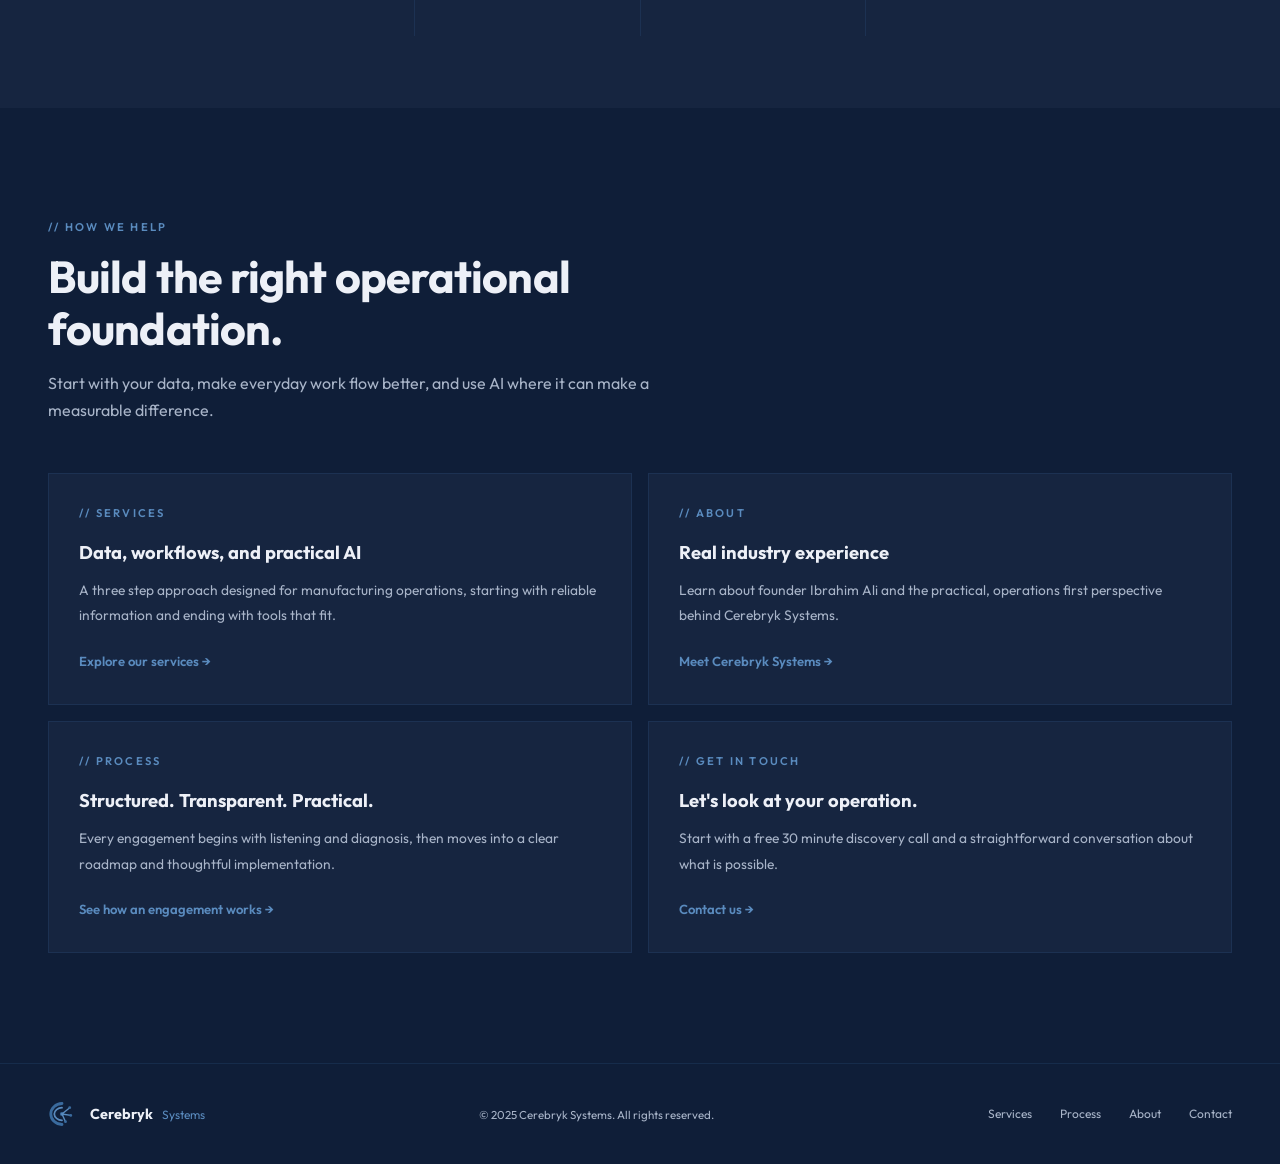
==== commit 9ad9eb02: "Individual Pages Each title has an individual page" ====
--- a/index.html
+++ b/index.html
@@ -2,262 +2,34 @@
 <html lang="en">
 <head>
   <meta charset="UTF-8"/>
-  <meta name="viewport" content="width=device-width, initial-scale=1.0, maximum-scale=1.0"/>
+  <meta name="viewport" content="width=device-width, initial-scale=1.0"/>
   <title>Cerebryk Systems — Operations & AI Consulting for Manufacturers | Calgary</title>
-
-  <!-- SEO Meta Tags -->
-  <meta name="description" content="Cerebryk Systems helps manufacturing SMEs in Calgary and Western Canada run more efficiently — through data management, workflow automation, and practical AI implementation. We fix the foundation first."/>
+  <meta name="description" content="Cerebryk Systems helps manufacturing SMEs in Calgary and Western Canada run more efficiently through clean data, streamlined workflows, and practical AI."/>
   <meta name="keywords" content="manufacturing consultant Calgary, AI consulting Alberta, workflow automation Calgary, operations consulting Western Canada, manufacturing SME consultant, data management manufacturing, process improvement Calgary"/>
   <meta name="author" content="Ibrahim Ali, Cerebryk Systems"/>
   <meta name="robots" content="index, follow"/>
-  <link rel="canonical" href="https://cerebryk.com"/>
-
-  <!-- Open Graph (LinkedIn, WhatsApp, Facebook previews) -->
-  <meta property="og:title" content="Cerebryk Systems — Operations & AI Consulting for Manufacturers"/>
-  <meta property="og:description" content="We help manufacturing SMEs in Calgary run more efficiently — clean data, leaner workflows, and AI that actually fits your operation."/>
-  <meta property="og:url" content="https://cerebryk.com"/>
-  <meta property="og:type" content="website"/>
-  <meta property="og:site_name" content="Cerebryk Systems"/>
-
-  <!-- Twitter/X Card -->
-  <meta name="twitter:card" content="summary"/>
-  <meta name="twitter:title" content="Cerebryk Systems — Operations & AI Consulting for Manufacturers"/>
-  <meta name="twitter:description" content="We help manufacturing SMEs in Calgary run more efficiently — clean data, leaner workflows, and AI that actually fits your operation."/>
-  <link rel="icon" type="image/svg+xml" href="favicon.svg">
-  <link rel="preconnect" href="https://fonts.googleapis.com">
-  <link href="https://fonts.googleapis.com/css2?family=Outfit:wght@300;400;500;600;700;800&family=Lora:ital,wght@0,400;0,600;1,400&display=swap" rel="stylesheet">
-  <style>
-    *, *::before, *::after { box-sizing: border-box; margin: 0; padding: 0; }
-    :root {
-      --navy: #0A1628; --navy2: #0F1E38; --navy3: #162540;
-      --steel: #3A6B9E; --steel-light: #5A8BBE;
-      --text: #EDF0F7; --text-soft: #A8B4C8;
-      --border: rgba(58,107,158,0.18); --white: #FFFFFF;
-    }
-    html { scroll-behavior: smooth; }
-    body { background: var(--navy); color: var(--text); font-family: 'Outfit', sans-serif; font-weight: 400; line-height: 1.7; overflow-x: hidden; cursor: none; }
-
-    /* CURSOR */
-    .cursor { width: 8px; height: 8px; background: var(--steel-light); border-radius: 50%; position: fixed; pointer-events: none; z-index: 9999; transform: translate(-50%,-50%); transition: transform 0.15s ease, background 0.2s; mix-blend-mode: screen; }
-    .cursor-ring { width: 32px; height: 32px; border: 1.5px solid rgba(90,139,190,0.5); border-radius: 50%; position: fixed; pointer-events: none; z-index: 9998; transform: translate(-50%,-50%); transition: width 0.3s, height 0.3s, border-color 0.3s; }
-    .cursor.hovered { transform: translate(-50%,-50%) scale(2.5); background: var(--steel); }
-    .cursor-ring.hovered { width: 48px; height: 48px; border-color: rgba(90,139,190,0.8); }
-
-    /* NOISE */
-    body::after { content: ''; position: fixed; inset: 0; background-image: url("data:image/svg+xml,%3Csvg viewBox='0 0 200 200' xmlns='http://www.w3.org/2000/svg'%3E%3Cfilter id='n'%3E%3CfeTurbulence type='fractalNoise' baseFrequency='0.85' numOctaves='4' stitchTiles='stitch'/%3E%3C/filter%3E%3Crect width='100%25' height='100%25' filter='url(%23n)' opacity='0.03'/%3E%3C/svg%3E"); pointer-events: none; z-index: 900; opacity: 0.35; }
-
-    /* NAV */
-    nav { position: fixed; top: 0; left: 0; right: 0; z-index: 500; padding: 20px 48px; display: flex; justify-content: space-between; align-items: center; transition: all 0.4s ease; }
-    nav.scrolled { background: rgba(10,22,40,0.95); backdrop-filter: blur(24px); border-bottom: 1px solid var(--border); padding: 14px 48px; }
-    .nav-logo { display: flex; align-items: center; gap: 14px; text-decoration: none; }
-    .nav-logo-icon { width: 64px; height: 64px; flex-shrink: 0; }
-    .nav-logo-text { display: flex; flex-direction: column; line-height: 1.15; }
-    .nav-logo-text .brand { font-size: 2rem; font-weight: 700; color: var(--text); letter-spacing: -0.02em; }
-    .nav-logo-text .sub { font-size: 0.72rem; font-weight: 500; letter-spacing: 0.2em; text-transform: uppercase; color: var(--steel-light); margin-top: 2px; }
-    nav ul { list-style: none; display: flex; gap: 36px; align-items: center; }
-    nav ul a { color: var(--text-soft); text-decoration: none; font-size: 0.82rem; font-weight: 500; letter-spacing: 0.03em; transition: color 0.2s; }
-    nav ul a:hover { color: var(--text); }
-    .nav-cta { background: var(--steel) !important; color: var(--white) !important; padding: 10px 24px !important; font-weight: 600 !important; font-size: 0.85rem !important; transition: background 0.2s !important; }
-    .nav-cta:hover { background: var(--steel-light) !important; color: var(--white) !important; }
-    .hamburger { display: none; flex-direction: column; gap: 5px; background: none; border: none; cursor: none; padding: 4px; }
-    .hamburger span { display: block; width: 24px; height: 2px; background: var(--text); border-radius: 2px; }
-    .mobile-menu { display: none; position: fixed; top: 0; left: 0; right: 0; bottom: 0; background: var(--navy); z-index: 400; flex-direction: column; justify-content: center; align-items: center; gap: 32px; }
-    .mobile-menu.open { display: flex; }
-    .mobile-menu a { color: var(--text); text-decoration: none; font-size: 1.4rem; font-weight: 600; }
-    .mobile-close { position: absolute; top: 24px; right: 24px; background: none; border: none; color: var(--text); font-size: 1.6rem; cursor: none; }
-
-    /* HERO */
-    #hero { min-height: 100vh; min-height: 100svh; display: flex; align-items: center; padding: 140px 48px 80px; position: relative; overflow: hidden; }
-    .hero-bg-grid { position: absolute; inset: 0; background-image: linear-gradient(rgba(58,107,158,0.06) 1px, transparent 1px), linear-gradient(90deg, rgba(58,107,158,0.06) 1px, transparent 1px); background-size: 64px 64px; mask-image: radial-gradient(ellipse at 65% 50%, black 20%, transparent 75%); }
-    .hero-glow { position: absolute; top: -150px; right: -80px; width: 650px; height: 650px; background: radial-gradient(circle, rgba(58,107,158,0.14) 0%, transparent 70%); pointer-events: none; }
-    .hero-content { position: relative; max-width: 860px; }
-    h1 { font-family: 'Outfit', sans-serif; font-weight: 800; font-size: clamp(2.2rem, 4.5vw, 4.2rem); line-height: 1.08; letter-spacing: -0.03em; margin-bottom: 20px; opacity: 0; animation: fadeUp 0.8s 0.2s ease forwards; }
-    h1 em { font-style: normal; color: var(--steel-light); }
-    .hero-tagline { font-size: clamp(1rem, 2vw, 1.25rem); font-weight: 500; color: var(--text-soft); margin-bottom: 24px; letter-spacing: 0.01em; opacity: 0; animation: fadeUp 0.8s 0.28s ease forwards; }
-    .hero-tagline span { color: var(--steel-light); font-weight: 600; }
-    .hero-desc { font-size: 0.97rem; font-weight: 300; color: var(--text-soft); max-width: 560px; line-height: 1.9; margin-bottom: 48px; opacity: 0; animation: fadeUp 0.8s 0.35s ease forwards; }
-    .hero-ctas { display: flex; gap: 16px; flex-wrap: wrap; align-items: center; opacity: 0; animation: fadeUp 0.8s 0.45s ease forwards; }
-    .btn-primary { background: var(--steel); color: var(--white); padding: 14px 32px; font-family: 'Outfit', sans-serif; font-size: 0.88rem; font-weight: 600; letter-spacing: 0.03em; text-decoration: none; border: none; cursor: none; transition: background 0.25s, transform 0.2s; display: inline-block; }
-    .btn-primary:hover { background: var(--steel-light); transform: translateY(-1px); }
-    .btn-outline { border: 1.5px solid var(--border); color: var(--text-soft); padding: 13px 28px; font-family: 'Outfit', sans-serif; font-size: 0.88rem; font-weight: 500; text-decoration: none; cursor: none; transition: border-color 0.2s, color 0.2s; display: inline-flex; align-items: center; gap: 8px; }
-    .btn-outline:hover { border-color: var(--steel); color: var(--text); }
-    .hero-scroll { position: absolute; bottom: 36px; right: 48px; display: flex; align-items: center; gap: 10px; font-size: 0.68rem; letter-spacing: 0.14em; text-transform: uppercase; color: var(--text-soft); opacity: 0; animation: fadeUp 0.8s 0.8s ease forwards; }
-    .scroll-line { width: 40px; height: 1px; background: var(--steel); }
-    .hero-divider { position: absolute; bottom: 0; left: 0; right: 0; height: 1px; background: linear-gradient(90deg, transparent, var(--border), transparent); }
-
-    /* TRUST BAR */
-    #trust { background: var(--navy2); padding: 28px 48px; border-bottom: 1px solid var(--border); }
-    .trust-inner { display: flex; align-items: center; gap: 32px; flex-wrap: nowrap; }
-    .trust-label { font-size: 0.68rem; letter-spacing: 0.16em; text-transform: uppercase; color: var(--text-soft); white-space: nowrap; }
-    .trust-divider { width: 1px; height: 28px; background: var(--border); flex-shrink: 0; }
-    .trust-items { display: flex; gap: 24px; flex-wrap: nowrap; }
-    .trust-item { font-size: 0.74rem; color: var(--text-soft); display: flex; align-items: center; gap: 6px; white-space: nowrap; }
-    .trust-item::before { content: ''; width: 4px; height: 4px; border-radius: 50%; background: var(--steel); flex-shrink: 0; }
-
-    /* SECTIONS */
-    section { padding: 110px 48px; position: relative; }
-    .section-label { font-size: 0.7rem; font-weight: 600; letter-spacing: 0.2em; text-transform: uppercase; color: var(--steel-light); margin-bottom: 14px; }
-    h2 { font-family: 'Outfit', sans-serif; font-weight: 700; font-size: clamp(1.9rem, 3.5vw, 2.8rem); letter-spacing: -0.02em; line-height: 1.15; margin-bottom: 16px; }
-
-    /* PROBLEM STRIP */
-    #problem { background: var(--navy3); padding: 72px 48px; }
-    .problem-inner { max-width: 900px; margin: 0 auto; text-align: center; }
-    .problem-inner .section-label { display: block; text-align: center; margin-bottom: 20px; }
-    .problem-inner h2 { margin-bottom: 20px; }
-    .problem-inner p { color: var(--text-soft); font-size: 0.95rem; line-height: 1.95; max-width: 680px; margin: 0 auto 48px; }
-    .problem-grid { display: grid; grid-template-columns: repeat(auto-fit, minmax(200px, 1fr)); gap: 1px; background: var(--border); margin-top: 0; }
-    .problem-card { background: var(--navy3); padding: 32px 28px; text-align: left; }
-    .problem-card-icon { font-size: 1.4rem; margin-bottom: 14px; }
-    .problem-card h4 { font-size: 0.95rem; font-weight: 700; margin-bottom: 8px; }
-    .problem-card p { font-size: 0.8rem; color: var(--text-soft); line-height: 1.75; }
-
-    /* SERVICES */
-    #services { background: var(--navy2); }
-    .services-header { max-width: 640px; margin-bottom: 80px; }
-    .services-header p { color: var(--text-soft); font-size: 0.92rem; line-height: 1.9; margin-top: 14px; }
-    .services-stack { display: flex; flex-direction: column; gap: 2px; }
-    .service-card { background: var(--navy2); border: 1px solid var(--border); padding: 52px 48px; display: grid; grid-template-columns: 280px 1fr; gap: 60px; align-items: start; position: relative; overflow: hidden; transition: background 0.3s; cursor: none; }
-    .service-card:hover { background: var(--navy3); }
-    .service-card::before { content: ''; position: absolute; left: 0; top: 0; bottom: 0; width: 3px; background: var(--steel); transform: scaleY(0); transform-origin: top; transition: transform 0.4s ease; }
-    .service-card:hover::before { transform: scaleY(1); }
-    .svc-step { font-size: 0.65rem; letter-spacing: 0.2em; color: var(--steel); font-weight: 700; margin-bottom: 16px; text-transform: uppercase; }
-    .service-card h3 { font-size: 1.4rem; font-weight: 700; letter-spacing: -0.02em; margin-bottom: 12px; line-height: 1.2; }
-    .svc-subtitle { font-size: 0.8rem; color: var(--steel-light); font-weight: 500; letter-spacing: 0.04em; }
-    .svc-right p { color: var(--text-soft); font-size: 0.88rem; line-height: 1.95; margin-bottom: 24px; }
-    .svc-tags { display: flex; flex-wrap: wrap; gap: 8px; }
-    .svc-tag { font-size: 0.65rem; letter-spacing: 0.08em; text-transform: uppercase; font-weight: 500; color: var(--steel-light); border: 1px solid rgba(58,107,158,0.25); padding: 5px 12px; }
-    .svc-callout { margin-top: 20px; padding: 16px 20px; background: rgba(58,107,158,0.08); border-left: 3px solid var(--steel); font-size: 0.82rem; color: var(--text-soft); font-style: italic; font-family: 'Lora', serif; line-height: 1.7; }
-
-    /* PROCESS */
-    #process { background: var(--navy); }
-    .process-header { max-width: 560px; margin-bottom: 72px; }
-    .process-header p { color: var(--text-soft); font-size: 0.92rem; line-height: 1.85; margin-top: 12px; }
-    .process-steps { display: grid; grid-template-columns: repeat(auto-fit, minmax(200px, 1fr)); gap: 0; position: relative; }
-    .process-steps::before { content: ''; position: absolute; top: 28px; left: 0; right: 0; height: 1px; background: linear-gradient(90deg, transparent, var(--border), var(--border), transparent); }
-    .process-step { padding: 0 32px 0 0; }
-    .step-num { width: 56px; height: 56px; border: 1.5px solid var(--border); display: flex; align-items: center; justify-content: center; font-size: 0.72rem; font-weight: 700; letter-spacing: 0.1em; color: var(--steel-light); margin-bottom: 28px; background: var(--navy); position: relative; z-index: 1; }
-    .process-step h4 { font-size: 1rem; font-weight: 700; margin-bottom: 10px; }
-    .process-step p { font-size: 0.83rem; color: var(--text-soft); line-height: 1.85; }
-
-    /* ABOUT */
-    #about { background: var(--navy2); display: grid; grid-template-columns: 1fr 1fr; gap: 80px; align-items: center; }
-    .about-left p { color: var(--text-soft); font-size: 0.9rem; line-height: 1.95; margin-bottom: 18px; }
-    .about-credentials { margin-top: 36px; display: grid; grid-template-columns: 1fr 1fr; gap: 10px; }
-    .credential { display: flex; align-items: flex-start; gap: 10px; font-size: 0.8rem; color: var(--text-soft); line-height: 1.5; }
-    .credential-dot { width: 5px; height: 5px; border-radius: 50%; background: var(--steel); flex-shrink: 0; margin-top: 6px; }
-    .about-card { background: var(--navy3); border: 1px solid var(--border); overflow: hidden; position: relative; }
-    .about-card::before { content: ''; position: absolute; top: 0; left: 0; right: 0; height: 3px; background: linear-gradient(90deg, var(--steel), var(--steel-light)); }
-    .about-card-logo { margin-bottom: 32px; }
-    .about-quote { font-family: 'Lora', serif; font-style: italic; font-size: 1.05rem; color: var(--text); line-height: 1.75; margin-bottom: 28px; border-left: 3px solid var(--steel); padding-left: 20px; }
-    .about-name { font-size: 0.9rem; font-weight: 700; }
-    .about-title { font-size: 0.75rem; color: var(--text-soft); margin-top: 4px; }
-    .about-deco { position: absolute; bottom: -30px; right: -30px; width: 120px; height: 120px; border: 1px solid var(--border); transform: rotate(15deg); pointer-events: none; }
-
-    /* CONTACT */
-    #contact { background: var(--navy); }
-    .contact-wrap { display: grid; grid-template-columns: 1fr 1.4fr; gap: 80px; align-items: start; }
-    .contact-left h2 { margin-bottom: 16px; }
-    .contact-left p { color: var(--text-soft); font-size: 0.9rem; line-height: 1.9; margin-bottom: 40px; }
-    .contact-detail { display: flex; align-items: center; gap: 14px; margin-bottom: 18px; font-size: 0.85rem; color: var(--text-soft); }
-    .contact-detail-icon { width: 36px; height: 36px; flex-shrink: 0; border: 1px solid var(--border); display: flex; align-items: center; justify-content: center; color: var(--steel-light); }
-    .contact-form { display: flex; flex-direction: column; gap: 16px; }
-    .form-row { display: grid; grid-template-columns: 1fr 1fr; gap: 16px; }
-    .form-group { display: flex; flex-direction: column; gap: 7px; }
-    .form-group label { font-size: 0.7rem; font-weight: 600; letter-spacing: 0.12em; text-transform: uppercase; color: var(--text-soft); }
-    .form-group input, .form-group textarea, .form-group select { background: var(--navy2); border: 1px solid var(--border); color: var(--text); font-family: 'Outfit', sans-serif; font-size: 0.88rem; padding: 13px 16px; outline: none; transition: border-color 0.2s; resize: none; cursor: none; -webkit-appearance: none; }
-    .form-group input:focus, .form-group textarea:focus, .form-group select:focus { border-color: var(--steel); }
-    .form-group input::placeholder, .form-group textarea::placeholder { color: rgba(168,180,200,0.4); }
-    .form-group select option { background: var(--navy2); }
-    .form-submit { background: var(--steel); color: var(--white); border: none; padding: 15px 40px; font-family: 'Outfit', sans-serif; font-size: 0.9rem; font-weight: 600; cursor: none; width: 100%; transition: background 0.2s, transform 0.2s; margin-top: 4px; }
-    .form-submit:hover { background: var(--steel-light); transform: translateY(-1px); }
-
-    /* FOOTER */
-    footer { padding: 36px 48px; border-top: 1px solid var(--border); display: flex; justify-content: space-between; align-items: center; flex-wrap: wrap; gap: 16px; background: var(--navy2); }
-    .footer-left { display: flex; align-items: center; gap: 14px; }
-    .footer-brand { font-size: 0.9rem; font-weight: 700; color: var(--text); }
-    .footer-brand span { color: var(--steel-light); font-weight: 400; font-size: 0.75rem; margin-left: 6px; }
-    footer p { font-size: 0.72rem; color: var(--text-soft); }
-    .footer-links { display: flex; gap: 28px; }
-    .footer-links a { font-size: 0.75rem; color: var(--text-soft); text-decoration: none; transition: color 0.2s; }
-    .footer-links a:hover { color: var(--steel-light); }
-
-    /* ANIMATIONS */
-    @keyframes fadeUp { from { opacity: 0; transform: translateY(20px); } to { opacity: 1; transform: translateY(0); } }
-    @keyframes pulse { 0%,100% { opacity: 1; transform: scale(1); } 50% { opacity: 0.4; transform: scale(0.8); } }
-    .reveal { opacity: 0; transform: translateY(28px); transition: opacity 0.7s ease, transform 0.7s ease; }
-    .reveal.visible { opacity: 1; transform: translateY(0); }
-    ::-webkit-scrollbar { width: 4px; }
-    ::-webkit-scrollbar-track { background: var(--navy); }
-    ::-webkit-scrollbar-thumb { background: var(--steel); border-radius: 2px; }
-
-    /* RESPONSIVE */
-    @media (max-width: 900px) {
-      .service-card { grid-template-columns: 1fr; gap: 24px; }
-      #about { grid-template-columns: 1fr; gap: 48px; }
-      .contact-wrap { grid-template-columns: 1fr; gap: 48px; }
-    }
-    @media (max-width: 768px) {
-      body { cursor: auto; }
-      .cursor, .cursor-ring { display: none; }
-      nav { padding: 16px 20px; }
-      nav.scrolled { padding: 12px 20px; }
-      nav ul { display: none; }
-      .hamburger { display: flex; }
-      #hero { padding: 110px 20px 72px; }
-      .hero-scroll { display: none; }
-      section { padding: 72px 20px; }
-      #problem { padding: 56px 20px; }
-      #trust { padding: 16px 20px; overflow-x: hidden; }
-      /* Fix 1: Trust bar — stack vertically on mobile */
-      .trust-inner { flex-direction: column; align-items: flex-start; gap: 12px; }
-      .trust-divider { width: 100%; height: 1px; }
-      .trust-items { flex-wrap: wrap; gap: 12px; }
-      .trust-item { white-space: normal; }
-      .service-card { padding: 36px 24px; }
-      .process-steps { grid-template-columns: 1fr; gap: 40px; }
-      .process-steps::before { display: none; }
-      .process-step { padding: 0; }
-      .about-credentials { grid-template-columns: 1fr; }
-      /* Fix 2: About section — stack vertically, prevent overflow */
-      #about { grid-template-columns: 1fr; gap: 40px; padding: 72px 20px; }
-      .about-left { width: 100%; }
-      /* Fix 3: Quote card photo — stack photo on top, text below */
-      .about-card { width: 100%; overflow: hidden; }
-      .about-card > div[style] { flex-direction: column !important; }
-      .about-card img { width: 100% !important; height: 260px !important; object-fit: cover; object-position: center top; }
-      .form-row { grid-template-columns: 1fr; }
-      footer { padding: 28px 20px; flex-direction: column; align-items: flex-start; gap: 20px; }
-      .problem-grid { grid-template-columns: 1fr 1fr; }
-    }
-    @media (max-width: 480px) {
-      h1 { font-size: 2.2rem; }
-      h2 { font-size: 1.7rem; }
-      .hero-ctas { flex-direction: column; align-items: stretch; }
-      .btn-primary, .btn-outline { text-align: center; justify-content: center; }
-      nav { padding: 14px 16px; }
-      .problem-grid { grid-template-columns: 1fr; }
-      .trust-items { gap: 10px; }
-      .trust-item { font-size: 0.72rem; }
-    }
-  </style>
+  <link rel="canonical" href="https://cerebryk.com/"/>
+  <meta property="og:title" content="Cerebryk Systems — Operations & AI Consulting for Manufacturers | Calgary"/><meta property="og:description" content="Cerebryk Systems helps manufacturing SMEs in Calgary and Western Canada run more efficiently through clean data, streamlined workflows, and practical AI."/><meta property="og:url" content="https://cerebryk.com/"/><meta property="og:type" content="website"/><meta property="og:site_name" content="Cerebryk Systems"/>
+  <meta name="twitter:card" content="summary"/><meta name="twitter:title" content="Cerebryk Systems — Operations & AI Consulting for Manufacturers | Calgary"/><meta name="twitter:description" content="Cerebryk Systems helps manufacturing SMEs in Calgary and Western Canada run more efficiently through clean data, streamlined workflows, and practical AI."/>
+  <link rel="icon" type="image/svg+xml" href="/favicon.svg"/>
+  <link rel="preconnect" href="https://fonts.googleapis.com"/><link rel="preconnect" href="https://fonts.gstatic.com" crossorigin/>
+  <link href="https://fonts.googleapis.com/css2?family=Outfit:wght@300;400;500;600;700;800&family=Lora:ital,wght@0,400;0,600;1,400&display=swap" rel="stylesheet"/>
+  <link rel="stylesheet" href="/assets/site.css"/>
 </head>
-<body>
-
+<body data-page="home">
   <div class="cursor" id="cursor"></div>
   <div class="cursor-ring" id="cursorRing"></div>
-
   <div class="mobile-menu" id="mobileMenu">
-    <button class="mobile-close" id="menuClose">&#x2715;</button>
-    <a href="#problem" onclick="closeMobile()">The Problem</a>
-    <a href="#services" onclick="closeMobile()">Services</a>
-    <a href="#process" onclick="closeMobile()">Process</a>
-    <a href="#about" onclick="closeMobile()">About</a>
-    <a href="/login" onclick="closeMobile()">Login</a>
-    <a href="#contact" onclick="closeMobile()">Contact</a>
+    <button class="mobile-close" id="menuClose" aria-label="Close menu">&#x2715;</button>
+    <a href="/" aria-current="page" onclick="closeMobile()">Home</a>
+    <a href="/services/" onclick="closeMobile()">Services</a>
+    <a href="/process/" onclick="closeMobile()">Process</a>
+    <a href="/about/" onclick="closeMobile()">About</a>
+    <a href="/login/" onclick="closeMobile()">Login</a>
+    <a href="/contact/" onclick="closeMobile()">Contact</a>
   </div>
-
   <nav id="nav">
-    <a href="#" class="nav-logo">
+    <a href="/" class="nav-logo">
       <svg class="nav-logo-icon" viewBox="0 0 80 80" fill="none">
         <path d="M40 10 C22 10 8 24 8 40 C8 56 22 70 40 70" stroke="#3A6B9E" stroke-width="8" stroke-linecap="round" fill="none"/>
         <path d="M40 22 C28 22 18 31 18 40 C18 49 28 58 40 58" stroke="#5A8BBE" stroke-width="5" stroke-linecap="round" fill="none"/>
@@ -275,18 +47,16 @@
       </div>
     </a>
     <ul>
-      <li><a href="#problem">The Problem</a></li>
-      <li><a href="#services">Services</a></li>
-      <li><a href="#process">Process</a></li>
-      <li><a href="#about">About</a></li>
-      <li><a href="/login">Login</a></li>
-      <li><a href="#contact" class="nav-cta">Let's Talk</a></li>
+      <li><a href="/" aria-current="page">Home</a></li>
+      <li><a href="/services/">Services</a></li>
+      <li><a href="/process/">Process</a></li>
+      <li><a href="/about/">About</a></li>
+      <li><a href="/login/">Login</a></li>
+      <li><a href="/contact/" class="nav-cta">Let&#39;s Talk</a></li>
     </ul>
-    <button class="hamburger" id="hamburger" aria-label="Menu">
-      <span></span><span></span><span></span>
-    </button>
+    <button class="hamburger" id="hamburger" aria-label="Open menu"><span></span><span></span><span></span></button>
   </nav>
-
+<main>
   <section id="hero">
     <div class="hero-bg-grid"></div>
     <div class="hero-glow"></div>
@@ -295,8 +65,8 @@
       <p class="hero-tagline"><span>Clean Data.</span> &nbsp;Leaner Processes. &nbsp;AI That Actually Fits.</p>
       <p class="hero-desc">Most manufacturers don't have an AI problem — they have a data and process problem. We fix the foundation first, streamline your operations second, and only then help you apply the right AI tools where they'll actually make a difference.</p>
       <div class="hero-ctas">
-        <a href="#contact" class="btn-primary">Book a Free Discovery Call</a>
-        <a href="#services" class="btn-outline">How We Work <svg width="14" height="14" viewBox="0 0 14 14" fill="none"><path d="M2 7h10M8 3l4 4-4 4" stroke="currentColor" stroke-width="1.5" stroke-linecap="round" stroke-linejoin="round"/></svg></a>
+        <a href="/contact/" class="btn-primary">Book a Free Discovery Call</a>
+        <a href="/services/" class="btn-outline">How We Work <svg width="14" height="14" viewBox="0 0 14 14" fill="none"><path d="M2 7h10M8 3l4 4-4 4" stroke="currentColor" stroke-width="1.5" stroke-linecap="round" stroke-linejoin="round"/></svg></a>
       </div>
     </div>
     <div class="hero-scroll"><div class="scroll-line"></div>Scroll to explore</div>
@@ -347,143 +117,16 @@
     </div>
   </section>
 
-  <section id="services">
-    <div class="services-header">
-      <div class="section-label">// Our Approach</div>
-      <h2>Three steps. In the right order.</h2>
-      <p>We don't sell software. We don't push AI for its own sake. We follow a proven sequence that builds a solid operational foundation — so every tool you adopt actually delivers ROI.</p>
-    </div>
-    <div class="services-stack">
-      <div class="service-card reveal">
-        <div class="svc-left">
-          <div class="svc-step">Step 01 — Foundation</div>
-          <h3>Data Management &amp; Readiness</h3>
-          <p class="svc-subtitle">Before anything else</p>
-        </div>
-        <div class="svc-right">
-          <p>Good automation and AI are only as strong as the data behind them. We start by auditing how your operation captures, stores, and uses data — identifying gaps, inconsistencies, and missed opportunities. Then we help you build a clean, structured data foundation that your entire operation can rely on.</p>
-          <p>Most manufacturers are sitting on valuable operational data they can't use. We fix that first.</p>
-          <div class="svc-tags">
-            <span class="svc-tag">Data Audit</span><span class="svc-tag">Data Structuring</span><span class="svc-tag">Systems Assessment</span><span class="svc-tag">Reporting Foundations</span><span class="svc-tag">ERP Data Review</span>
-          </div>
-          <div class="svc-callout">"You can't automate chaos. The data has to be right before anything else will work."</div>
-        </div>
-      </div>
-      <div class="service-card reveal">
-        <div class="svc-left">
-          <div class="svc-step">Step 02 — Efficiency</div>
-          <h3>Workflow Automation</h3>
-          <p class="svc-subtitle">Remove the manual drag</p>
-        </div>
-        <div class="svc-right">
-          <p>Once your data is reliable, we map your workflows and identify where manual effort is costing you time and money. We design and implement automation that handles repetitive tasks — data entry, reporting, approvals, notifications — so your team focuses on work that requires human judgment.</p>
-          <p>The goal isn't to replace people. It's to stop wasting their time on tasks a system can handle.</p>
-          <div class="svc-tags" style="flex-wrap:nowrap;">
-            <span class="svc-tag">Process Mapping</span><span class="svc-tag">Task Automation</span><span class="svc-tag">System Integration</span><span class="svc-tag">Workflow Redesign</span>
-          </div>
-          <div class="svc-callout">"Automation built on clean data delivers results. Automation built on bad data creates faster problems."</div>
-        </div>
-      </div>
-      <div class="service-card reveal">
-        <div class="svc-left">
-          <div class="svc-step">Step 03 — Intelligence</div>
-          <h3>AI Implementation</h3>
-          <p class="svc-subtitle">Only when the time is right</p>
-        </div>
-        <div class="svc-right">
-          <p>With clean data and efficient workflows in place, AI becomes a genuine force multiplier. We analyze your operation to identify exactly where AI tools will have the highest impact — demand forecasting, quality inspection, predictive maintenance, production planning — and we implement only what fits your reality and budget.</p>
-          <p>We are not an AI vendor. We are your analyst. We evaluate your specific use cases, recommend the right tools, and measure results against real business outcomes.</p>
-          <div class="svc-tags">
-            <span class="svc-tag">Use Case Analysis</span><span class="svc-tag">AI Tool Selection</span><span class="svc-tag">Pilot Implementation</span><span class="svc-tag">ROI Measurement</span><span class="svc-tag">Team Training</span>
-          </div>
-          <div class="svc-callout">"We don't walk in with an AI solution looking for a problem to solve. We find your real problems and identify whether AI is actually the right answer."</div>
-        </div>
-      </div>
+<section class="home-previews">
+    <div class="home-previews-header reveal"><div class="section-label">// How We Help</div><h2>Build the right operational foundation.</h2><p>Start with your data, make everyday work flow better, and use AI where it can make a measurable difference.</p></div>
+    <div class="preview-grid">
+      <article class="preview-card reveal"><div class="section-label">// Services</div><h3>Data, workflows, and practical AI</h3><p>A three step approach designed for manufacturing operations, starting with reliable information and ending with tools that fit.</p><a class="preview-link" href="/services/">Explore our services &rarr;</a></article>
+      <article class="preview-card reveal"><div class="section-label">// About</div><h3>Real industry experience</h3><p>Learn about founder Ibrahim Ali and the practical, operations first perspective behind Cerebryk Systems.</p><a class="preview-link" href="/about/">Meet Cerebryk Systems &rarr;</a></article>
+      <article class="preview-card reveal"><div class="section-label">// Process</div><h3>Structured. Transparent. Practical.</h3><p>Every engagement begins with listening and diagnosis, then moves into a clear roadmap and thoughtful implementation.</p><a class="preview-link" href="/process/">See how an engagement works &rarr;</a></article>
+      <article class="preview-card reveal"><div class="section-label">// Get in Touch</div><h3>Let&#39;s look at your operation.</h3><p>Start with a free 30 minute discovery call and a straightforward conversation about what is possible.</p><a class="preview-link" href="/contact/">Contact us &rarr;</a></article>
     </div>
   </section>
-
-  <section id="process">
-    <div class="process-header reveal">
-      <div class="section-label">// How an Engagement Works</div>
-      <h2>Structured. Transparent. Practical.</h2>
-      <p>Every engagement follows the same disciplined approach — starting with listening and diagnosis before any solution is proposed.</p>
-    </div>
-    <div class="process-steps">
-      <div class="process-step reveal"><div class="step-num">01</div><h4>Discovery Call</h4><p>30 minutes. We listen to your operations, your bottlenecks, and what outcomes you actually need.</p></div>
-      <div class="process-step reveal"><div class="step-num">02</div><h4>Operations Audit</h4><p>A structured assessment of your data, workflows, and systems — to find the real root causes before recommending anything.</p></div>
-      <div class="process-step reveal"><div class="step-num">03</div><h4>Roadmap Delivery</h4><p>A prioritized plan with clear steps, realistic timelines, and expected ROI. No jargon — just what to do and why.</p></div>
-      <div class="process-step reveal"><div class="step-num">04</div><h4>Build &amp; Handoff</h4><p>We implement, document, and train your team — so everything keeps running long after we step back.</p></div>
-    </div>
-  </section>
-
-  <section id="about">
-    <div class="about-left reveal">
-      <div class="section-label">// About Cerebryk Systems</div>
-      <h2>Real industry experience.<br>No buzzwords.</h2>
-      <p><strong>Cerebryk Systems was founded by Ibrahim Ali — an engineer and project manager with over seven years of experience working in, oil &amp; gas, manufacturing, and defense (aerospace &amp; naval) industry.</strong></p>
-      <p>Throughout his career, Ibrahim has worked in complex operational environments where projects require coordination between engineering teams, operations staff, customers, and suppliers. These experiences provided a firsthand view of how businesses actually run — beyond what most software vendors ever see.</p>
-      <p>Cerebryk Systems was built on a simple belief: <strong>the right solution starts with understanding the operation — not selling a product.</strong> That means analyzing workflows, identifying operational bottlenecks, and understanding how information moves across teams before recommending automation, integrations, or AI tools.</p>
-      <p>The goal is simple: <strong>help operational teams run more efficiently with clearer data, better visibility, and fewer manual processes.</strong></p>
-    </div>
-    <div class="about-right reveal">
-      <div class="about-card">
-        <div style="display:flex; align-items:stretch; min-height:280px;">
-          <img src="ibrahim.jpg" alt="Ibrahim Ali" style="width:200px; flex-shrink:0; object-fit:cover; object-position:center top; display:block;"/>
-          <div style="padding:32px 32px 32px; display:flex; flex-direction:column; justify-content:center;">
-            <p class="about-quote">"In many operations, valuable data is locked in spreadsheets, manual processes eat up the team's time, and vendors pitch AI tools on top of a broken foundation. We fix the foundation first."</p>
-            <div class="about-name">Ibrahim Ali</div>
-            <div class="about-title">Founder, Cerebryk Systems &middot; Calgary, AB</div>
-          </div>
-        </div>
-        <div class="about-deco"></div>
-      </div>
-    </div>
-  </section>
-
-  <section id="contact">
-    <div class="contact-wrap">
-      <div class="contact-left reveal">
-        <div class="section-label">// Get In Touch</div>
-        <h2>Let's look at your operation.</h2>
-        <p>Start with a free 30-minute discovery call. No pitch, no pressure — just a straightforward conversation about where your operation stands and what's actually possible.</p>
-        <div class="contact-detail">
-          <div class="contact-detail-icon">
-            <svg width="16" height="16" viewBox="0 0 16 16" fill="none" stroke="currentColor" stroke-width="1.5"><path d="M8 1C5.2 1 3 3.2 3 6c0 4 5 9 5 9s5-5 5-9c0-2.8-2.2-5-5-5z"/><circle cx="8" cy="6" r="1.5"/></svg>
-          </div>
-          Calgary, Alberta, Canada
-        </div>
-        <div class="contact-detail">
-          <div class="contact-detail-icon">
-            <svg width="16" height="16" viewBox="0 0 16 16" fill="none" stroke="currentColor" stroke-width="1.5"><rect x="1" y="3" width="14" height="10" rx="1.5"/><path d="M1 5l7 5 7-5"/></svg>
-          </div>
-          <a href="/cdn-cgi/l/email-protection" class="__cf_email__" data-cfemail="ea828f868685aa898f988f88989381c4898587">[email&#160;protected]</a>
-        </div>
-      </div>
-      <div class="reveal">
-        <form class="contact-form" action="https://formspree.io/f/xgonlqop" method="POST">
-          <div class="form-row">
-            <div class="form-group"><label>First Name</label><input type="text" name="first_name" placeholder="Jane" required/></div>
-            <div class="form-group"><label>Last Name</label><input type="text" name="last_name" placeholder="Smith" required/></div>
-          </div>
-          <div class="form-group"><label>Email Address</label><input type="email" name="email" placeholder="jane@company.com" required/></div>
-          <div class="form-group"><label>Company</label><input type="text" name="company" placeholder="Your company name" required/></div>
-          <div class="form-group">
-            <label>Where are you in the journey?</label>
-            <select name="journey" required>
-              <option value="" disabled selected>Select the best fit</option>
-              <option>Our data is a mess — need to start there</option>
-              <option>Data is OK — want to automate workflows</option>
-              <option>Ready to explore AI tools</option>
-              <option>Not sure — need a diagnosis</option>
-            </select>
-          </div>
-          <div class="form-group"><label>Tell us more (optional)</label><textarea name="message" rows="4" placeholder="Briefly describe your operation and what's not working..."></textarea></div>
-          <button type="submit" class="form-submit">Send Message &#x2192;</button>
-        </form>
-      </div>
-    </div>
-  </section>
-
+</main>
   <footer>
     <div class="footer-left">
       <svg width="28" height="28" viewBox="0 0 80 80" fill="none">
@@ -501,34 +144,12 @@
     </div>
     <p>&#169; 2025 Cerebryk Systems. All rights reserved.</p>
     <div class="footer-links">
-      <a href="#services">Services</a>
-      <a href="#process">Process</a>
-      <a href="#about">About</a>
-      <a href="#contact">Contact</a>
+      <a href="/services/">Services</a>
+      <a href="/process/">Process</a>
+      <a href="/about/">About</a>
+      <a href="/contact/">Contact</a>
     </div>
   </footer>
-
-  <script>
-    const cursor = document.getElementById('cursor');
-    const ring = document.getElementById('cursorRing');
-    let mx=0,my=0,rx=0,ry=0;
-    if(window.innerWidth>768){
-      document.addEventListener('mousemove',e=>{mx=e.clientX;my=e.clientY;cursor.style.left=mx+'px';cursor.style.top=my+'px';});
-      function animateRing(){rx+=(mx-rx)*0.1;ry+=(my-ry)*0.1;ring.style.left=rx+'px';ring.style.top=ry+'px';requestAnimationFrame(animateRing);}
-      animateRing();
-      document.querySelectorAll('a,button,.service-card,input,textarea,select').forEach(el=>{
-        el.addEventListener('mouseenter',()=>{cursor.classList.add('hovered');ring.classList.add('hovered');});
-        el.addEventListener('mouseleave',()=>{cursor.classList.remove('hovered');ring.classList.remove('hovered');});
-      });
-    }
-    const nav=document.getElementById('nav');
-    window.addEventListener('scroll',()=>nav.classList.toggle('scrolled',window.scrollY>50));
-    document.getElementById('hamburger').addEventListener('click',()=>document.getElementById('mobileMenu').classList.add('open'));
-    document.getElementById('menuClose').addEventListener('click',()=>document.getElementById('mobileMenu').classList.remove('open'));
-    function closeMobile(){document.getElementById('mobileMenu').classList.remove('open');}
-    const observer=new IntersectionObserver(entries=>{entries.forEach((e,i)=>{if(e.isIntersecting){setTimeout(()=>e.target.classList.add('visible'),i*100);observer.unobserve(e.target);}});},{threshold:0.08});
-    document.querySelectorAll('.reveal').forEach(el=>observer.observe(el));
-    function handleSubmit(e){e.preventDefault();const b=e.target.querySelector('.form-submit');b.textContent='Message Sent \u2713';b.style.opacity='0.7';b.disabled=true;}
-  </script>
+<script src="/assets/site.js" defer></script>
 </body>
 </html>
--- a/assets/site.css
+++ b/assets/site.css
@@ -0,0 +1,240 @@
+*, *::before, *::after { box-sizing: border-box; margin: 0; padding: 0; }
+    :root {
+      --navy: #0A1628; --navy2: #0F1E38; --navy3: #162540;
+      --steel: #3A6B9E; --steel-light: #5A8BBE;
+      --text: #EDF0F7; --text-soft: #A8B4C8;
+      --border: rgba(58,107,158,0.18); --white: #FFFFFF;
+    }
+    html { scroll-behavior: smooth; }
+    body { background: var(--navy); color: var(--text); font-family: 'Outfit', sans-serif; font-weight: 400; line-height: 1.7; overflow-x: hidden; cursor: none; }
+
+    /* CURSOR */
+    .cursor { width: 8px; height: 8px; background: var(--steel-light); border-radius: 50%; position: fixed; pointer-events: none; z-index: 9999; transform: translate(-50%,-50%); transition: transform 0.15s ease, background 0.2s; mix-blend-mode: screen; }
+    .cursor-ring { width: 32px; height: 32px; border: 1.5px solid rgba(90,139,190,0.5); border-radius: 50%; position: fixed; pointer-events: none; z-index: 9998; transform: translate(-50%,-50%); transition: width 0.3s, height 0.3s, border-color 0.3s; }
+    .cursor.hovered { transform: translate(-50%,-50%) scale(2.5); background: var(--steel); }
+    .cursor-ring.hovered { width: 48px; height: 48px; border-color: rgba(90,139,190,0.8); }
+
+    /* NOISE */
+    body::after { content: ''; position: fixed; inset: 0; background-image: url("data:image/svg+xml,%3Csvg viewBox='0 0 200 200' xmlns='http://www.w3.org/2000/svg'%3E%3Cfilter id='n'%3E%3CfeTurbulence type='fractalNoise' baseFrequency='0.85' numOctaves='4' stitchTiles='stitch'/%3E%3C/filter%3E%3Crect width='100%25' height='100%25' filter='url(%23n)' opacity='0.03'/%3E%3C/svg%3E"); pointer-events: none; z-index: 900; opacity: 0.35; }
+
+    /* NAV */
+    nav { position: fixed; top: 0; left: 0; right: 0; z-index: 500; padding: 20px 48px; display: flex; justify-content: space-between; align-items: center; transition: all 0.4s ease; }
+    nav.scrolled { background: rgba(10,22,40,0.95); backdrop-filter: blur(24px); border-bottom: 1px solid var(--border); padding: 14px 48px; }
+    .nav-logo { display: flex; align-items: center; gap: 14px; text-decoration: none; }
+    .nav-logo-icon { width: 64px; height: 64px; flex-shrink: 0; }
+    .nav-logo-text { display: flex; flex-direction: column; line-height: 1.15; }
+    .nav-logo-text .brand { font-size: 2rem; font-weight: 700; color: var(--text); letter-spacing: -0.02em; }
+    .nav-logo-text .sub { font-size: 0.72rem; font-weight: 500; letter-spacing: 0.2em; text-transform: uppercase; color: var(--steel-light); margin-top: 2px; }
+    nav ul { list-style: none; display: flex; gap: 36px; align-items: center; }
+    nav ul a { color: var(--text-soft); text-decoration: none; font-size: 0.82rem; font-weight: 500; letter-spacing: 0.03em; transition: color 0.2s; }
+    nav ul a:hover { color: var(--text); }
+    .nav-cta { background: var(--steel) !important; color: var(--white) !important; padding: 10px 24px !important; font-weight: 600 !important; font-size: 0.85rem !important; transition: background 0.2s !important; }
+    .nav-cta:hover { background: var(--steel-light) !important; color: var(--white) !important; }
+    .hamburger { display: none; flex-direction: column; gap: 5px; background: none; border: none; cursor: none; padding: 4px; }
+    .hamburger span { display: block; width: 24px; height: 2px; background: var(--text); border-radius: 2px; }
+    .mobile-menu { display: none; position: fixed; top: 0; left: 0; right: 0; bottom: 0; background: var(--navy); z-index: 400; flex-direction: column; justify-content: center; align-items: center; gap: 32px; }
+    .mobile-menu.open { display: flex; }
+    .mobile-menu a { color: var(--text); text-decoration: none; font-size: 1.4rem; font-weight: 600; }
+    .mobile-close { position: absolute; top: 24px; right: 24px; background: none; border: none; color: var(--text); font-size: 1.6rem; cursor: none; }
+
+    /* HERO */
+    #hero { min-height: 100vh; min-height: 100svh; display: flex; align-items: center; padding: 140px 48px 80px; position: relative; overflow: hidden; }
+    .hero-bg-grid { position: absolute; inset: 0; background-image: linear-gradient(rgba(58,107,158,0.06) 1px, transparent 1px), linear-gradient(90deg, rgba(58,107,158,0.06) 1px, transparent 1px); background-size: 64px 64px; mask-image: radial-gradient(ellipse at 65% 50%, black 20%, transparent 75%); }
+    .hero-glow { position: absolute; top: -150px; right: -80px; width: 650px; height: 650px; background: radial-gradient(circle, rgba(58,107,158,0.14) 0%, transparent 70%); pointer-events: none; }
+    .hero-content { position: relative; max-width: 860px; }
+    h1 { font-family: 'Outfit', sans-serif; font-weight: 800; font-size: clamp(2.2rem, 4.5vw, 4.2rem); line-height: 1.08; letter-spacing: -0.03em; margin-bottom: 20px; opacity: 0; animation: fadeUp 0.8s 0.2s ease forwards; }
+    h1 em { font-style: normal; color: var(--steel-light); }
+    .hero-tagline { font-size: clamp(1rem, 2vw, 1.25rem); font-weight: 500; color: var(--text-soft); margin-bottom: 24px; letter-spacing: 0.01em; opacity: 0; animation: fadeUp 0.8s 0.28s ease forwards; }
+    .hero-tagline span { color: var(--steel-light); font-weight: 600; }
+    .hero-desc { font-size: 0.97rem; font-weight: 300; color: var(--text-soft); max-width: 560px; line-height: 1.9; margin-bottom: 48px; opacity: 0; animation: fadeUp 0.8s 0.35s ease forwards; }
+    .hero-ctas { display: flex; gap: 16px; flex-wrap: wrap; align-items: center; opacity: 0; animation: fadeUp 0.8s 0.45s ease forwards; }
+    .btn-primary { background: var(--steel); color: var(--white); padding: 14px 32px; font-family: 'Outfit', sans-serif; font-size: 0.88rem; font-weight: 600; letter-spacing: 0.03em; text-decoration: none; border: none; cursor: none; transition: background 0.25s, transform 0.2s; display: inline-block; }
+    .btn-primary:hover { background: var(--steel-light); transform: translateY(-1px); }
+    .btn-outline { border: 1.5px solid var(--border); color: var(--text-soft); padding: 13px 28px; font-family: 'Outfit', sans-serif; font-size: 0.88rem; font-weight: 500; text-decoration: none; cursor: none; transition: border-color 0.2s, color 0.2s; display: inline-flex; align-items: center; gap: 8px; }
+    .btn-outline:hover { border-color: var(--steel); color: var(--text); }
+    .hero-scroll { position: absolute; bottom: 36px; right: 48px; display: flex; align-items: center; gap: 10px; font-size: 0.68rem; letter-spacing: 0.14em; text-transform: uppercase; color: var(--text-soft); opacity: 0; animation: fadeUp 0.8s 0.8s ease forwards; }
+    .scroll-line { width: 40px; height: 1px; background: var(--steel); }
+    .hero-divider { position: absolute; bottom: 0; left: 0; right: 0; height: 1px; background: linear-gradient(90deg, transparent, var(--border), transparent); }
+
+    /* TRUST BAR */
+    #trust { background: var(--navy2); padding: 28px 48px; border-bottom: 1px solid var(--border); }
+    .trust-inner { display: flex; align-items: center; gap: 32px; flex-wrap: nowrap; }
+    .trust-label { font-size: 0.68rem; letter-spacing: 0.16em; text-transform: uppercase; color: var(--text-soft); white-space: nowrap; }
+    .trust-divider { width: 1px; height: 28px; background: var(--border); flex-shrink: 0; }
+    .trust-items { display: flex; gap: 24px; flex-wrap: nowrap; }
+    .trust-item { font-size: 0.74rem; color: var(--text-soft); display: flex; align-items: center; gap: 6px; white-space: nowrap; }
+    .trust-item::before { content: ''; width: 4px; height: 4px; border-radius: 50%; background: var(--steel); flex-shrink: 0; }
+
+    /* SECTIONS */
+    section { padding: 110px 48px; position: relative; }
+    .section-label { font-size: 0.7rem; font-weight: 600; letter-spacing: 0.2em; text-transform: uppercase; color: var(--steel-light); margin-bottom: 14px; }
+    h2 { font-family: 'Outfit', sans-serif; font-weight: 700; font-size: clamp(1.9rem, 3.5vw, 2.8rem); letter-spacing: -0.02em; line-height: 1.15; margin-bottom: 16px; }
+
+    /* PROBLEM STRIP */
+    #problem { background: var(--navy3); padding: 72px 48px; }
+    .problem-inner { max-width: 900px; margin: 0 auto; text-align: center; }
+    .problem-inner .section-label { display: block; text-align: center; margin-bottom: 20px; }
+    .problem-inner h2 { margin-bottom: 20px; }
+    .problem-inner p { color: var(--text-soft); font-size: 0.95rem; line-height: 1.95; max-width: 680px; margin: 0 auto 48px; }
+    .problem-grid { display: grid; grid-template-columns: repeat(auto-fit, minmax(200px, 1fr)); gap: 1px; background: var(--border); margin-top: 0; }
+    .problem-card { background: var(--navy3); padding: 32px 28px; text-align: left; }
+    .problem-card-icon { font-size: 1.4rem; margin-bottom: 14px; }
+    .problem-card h4 { font-size: 0.95rem; font-weight: 700; margin-bottom: 8px; }
+    .problem-card p { font-size: 0.8rem; color: var(--text-soft); line-height: 1.75; }
+
+    /* SERVICES */
+    #services { background: var(--navy2); }
+    .services-header { max-width: 640px; margin-bottom: 80px; }
+    .services-header p { color: var(--text-soft); font-size: 0.92rem; line-height: 1.9; margin-top: 14px; }
+    .services-stack { display: flex; flex-direction: column; gap: 2px; }
+    .service-card { background: var(--navy2); border: 1px solid var(--border); padding: 52px 48px; display: grid; grid-template-columns: 280px 1fr; gap: 60px; align-items: start; position: relative; overflow: hidden; transition: background 0.3s; cursor: none; }
+    .service-card:hover { background: var(--navy3); }
+    .service-card::before { content: ''; position: absolute; left: 0; top: 0; bottom: 0; width: 3px; background: var(--steel); transform: scaleY(0); transform-origin: top; transition: transform 0.4s ease; }
+    .service-card:hover::before { transform: scaleY(1); }
+    .svc-step { font-size: 0.65rem; letter-spacing: 0.2em; color: var(--steel); font-weight: 700; margin-bottom: 16px; text-transform: uppercase; }
+    .service-card h3 { font-size: 1.4rem; font-weight: 700; letter-spacing: -0.02em; margin-bottom: 12px; line-height: 1.2; }
+    .svc-subtitle { font-size: 0.8rem; color: var(--steel-light); font-weight: 500; letter-spacing: 0.04em; }
+    .svc-right p { color: var(--text-soft); font-size: 0.88rem; line-height: 1.95; margin-bottom: 24px; }
+    .svc-tags { display: flex; flex-wrap: wrap; gap: 8px; }
+    .svc-tag { font-size: 0.65rem; letter-spacing: 0.08em; text-transform: uppercase; font-weight: 500; color: var(--steel-light); border: 1px solid rgba(58,107,158,0.25); padding: 5px 12px; }
+    .svc-callout { margin-top: 20px; padding: 16px 20px; background: rgba(58,107,158,0.08); border-left: 3px solid var(--steel); font-size: 0.82rem; color: var(--text-soft); font-style: italic; font-family: 'Lora', serif; line-height: 1.7; }
+
+    /* PROCESS */
+    #process { background: var(--navy); }
+    .process-header { max-width: 560px; margin-bottom: 72px; }
+    .process-header p { color: var(--text-soft); font-size: 0.92rem; line-height: 1.85; margin-top: 12px; }
+    .process-steps { display: grid; grid-template-columns: repeat(auto-fit, minmax(200px, 1fr)); gap: 0; position: relative; }
+    .process-steps::before { content: ''; position: absolute; top: 28px; left: 0; right: 0; height: 1px; background: linear-gradient(90deg, transparent, var(--border), var(--border), transparent); }
+    .process-step { padding: 0 32px 0 0; }
+    .step-num { width: 56px; height: 56px; border: 1.5px solid var(--border); display: flex; align-items: center; justify-content: center; font-size: 0.72rem; font-weight: 700; letter-spacing: 0.1em; color: var(--steel-light); margin-bottom: 28px; background: var(--navy); position: relative; z-index: 1; }
+    .process-step h4 { font-size: 1rem; font-weight: 700; margin-bottom: 10px; }
+    .process-step p { font-size: 0.83rem; color: var(--text-soft); line-height: 1.85; }
+
+    /* ABOUT */
+    #about { background: var(--navy2); display: grid; grid-template-columns: 1fr 1fr; gap: 80px; align-items: center; }
+    .about-left p { color: var(--text-soft); font-size: 0.9rem; line-height: 1.95; margin-bottom: 18px; }
+    .about-credentials { margin-top: 36px; display: grid; grid-template-columns: 1fr 1fr; gap: 10px; }
+    .credential { display: flex; align-items: flex-start; gap: 10px; font-size: 0.8rem; color: var(--text-soft); line-height: 1.5; }
+    .credential-dot { width: 5px; height: 5px; border-radius: 50%; background: var(--steel); flex-shrink: 0; margin-top: 6px; }
+    .about-card { background: var(--navy3); border: 1px solid var(--border); overflow: hidden; position: relative; }
+    .about-card::before { content: ''; position: absolute; top: 0; left: 0; right: 0; height: 3px; background: linear-gradient(90deg, var(--steel), var(--steel-light)); }
+    .about-card-logo { margin-bottom: 32px; }
+    .about-quote { font-family: 'Lora', serif; font-style: italic; font-size: 1.05rem; color: var(--text); line-height: 1.75; margin-bottom: 28px; border-left: 3px solid var(--steel); padding-left: 20px; }
+    .about-name { font-size: 0.9rem; font-weight: 700; }
+    .about-title { font-size: 0.75rem; color: var(--text-soft); margin-top: 4px; }
+    .about-deco { position: absolute; bottom: -30px; right: -30px; width: 120px; height: 120px; border: 1px solid var(--border); transform: rotate(15deg); pointer-events: none; }
+
+    /* CONTACT */
+    #contact { background: var(--navy); }
+    .contact-wrap { display: grid; grid-template-columns: 1fr 1.4fr; gap: 80px; align-items: start; }
+    .contact-left h2 { margin-bottom: 16px; }
+    .contact-left p { color: var(--text-soft); font-size: 0.9rem; line-height: 1.9; margin-bottom: 40px; }
+    .contact-detail { display: flex; align-items: center; gap: 14px; margin-bottom: 18px; font-size: 0.85rem; color: var(--text-soft); }
+    .contact-detail-icon { width: 36px; height: 36px; flex-shrink: 0; border: 1px solid var(--border); display: flex; align-items: center; justify-content: center; color: var(--steel-light); }
+    .contact-form { display: flex; flex-direction: column; gap: 16px; }
+    .form-row { display: grid; grid-template-columns: 1fr 1fr; gap: 16px; }
+    .form-group { display: flex; flex-direction: column; gap: 7px; }
+    .form-group label { font-size: 0.7rem; font-weight: 600; letter-spacing: 0.12em; text-transform: uppercase; color: var(--text-soft); }
+    .form-group input, .form-group textarea, .form-group select { background: var(--navy2); border: 1px solid var(--border); color: var(--text); font-family: 'Outfit', sans-serif; font-size: 0.88rem; padding: 13px 16px; outline: none; transition: border-color 0.2s; resize: none; cursor: none; -webkit-appearance: none; }
+    .form-group input:focus, .form-group textarea:focus, .form-group select:focus { border-color: var(--steel); }
+    .form-group input::placeholder, .form-group textarea::placeholder { color: rgba(168,180,200,0.4); }
+    .form-group select option { background: var(--navy2); }
+    .form-submit { background: var(--steel); color: var(--white); border: none; padding: 15px 40px; font-family: 'Outfit', sans-serif; font-size: 0.9rem; font-weight: 600; cursor: none; width: 100%; transition: background 0.2s, transform 0.2s; margin-top: 4px; }
+    .form-submit:hover { background: var(--steel-light); transform: translateY(-1px); }
+
+    /* FOOTER */
+    footer { padding: 36px 48px; border-top: 1px solid var(--border); display: flex; justify-content: space-between; align-items: center; flex-wrap: wrap; gap: 16px; background: var(--navy2); }
+    .footer-left { display: flex; align-items: center; gap: 14px; }
+    .footer-brand { font-size: 0.9rem; font-weight: 700; color: var(--text); }
+    .footer-brand span { color: var(--steel-light); font-weight: 400; font-size: 0.75rem; margin-left: 6px; }
+    footer p { font-size: 0.72rem; color: var(--text-soft); }
+    .footer-links { display: flex; gap: 28px; }
+    .footer-links a { font-size: 0.75rem; color: var(--text-soft); text-decoration: none; transition: color 0.2s; }
+    .footer-links a:hover { color: var(--steel-light); }
+
+    /* ANIMATIONS */
+    @keyframes fadeUp { from { opacity: 0; transform: translateY(20px); } to { opacity: 1; transform: translateY(0); } }
+    @keyframes pulse { 0%,100% { opacity: 1; transform: scale(1); } 50% { opacity: 0.4; transform: scale(0.8); } }
+    .reveal { opacity: 0; transform: translateY(28px); transition: opacity 0.7s ease, transform 0.7s ease; }
+    .reveal.visible { opacity: 1; transform: translateY(0); }
+    ::-webkit-scrollbar { width: 4px; }
+    ::-webkit-scrollbar-track { background: var(--navy); }
+    ::-webkit-scrollbar-thumb { background: var(--steel); border-radius: 2px; }
+
+    /* RESPONSIVE */
+    @media (max-width: 900px) {
+      .service-card { grid-template-columns: 1fr; gap: 24px; }
+      #about { grid-template-columns: 1fr; gap: 48px; }
+      .contact-wrap { grid-template-columns: 1fr; gap: 48px; }
+    }
+    @media (max-width: 768px) {
+      body { cursor: auto; }
+      .cursor, .cursor-ring { display: none; }
+      nav { padding: 16px 20px; }
+      nav.scrolled { padding: 12px 20px; }
+      nav ul { display: none; }
+      .hamburger { display: flex; }
+      #hero { padding: 110px 20px 72px; }
+      .hero-scroll { display: none; }
+      section { padding: 72px 20px; }
+      #problem { padding: 56px 20px; }
+      #trust { padding: 16px 20px; overflow-x: hidden; }
+      /* Fix 1: Trust bar — stack vertically on mobile */
+      .trust-inner { flex-direction: column; align-items: flex-start; gap: 12px; }
+      .trust-divider { width: 100%; height: 1px; }
+      .trust-items { flex-wrap: wrap; gap: 12px; }
+      .trust-item { white-space: normal; }
+      .service-card { padding: 36px 24px; }
+      .process-steps { grid-template-columns: 1fr; gap: 40px; }
+      .process-steps::before { display: none; }
+      .process-step { padding: 0; }
+      .about-credentials { grid-template-columns: 1fr; }
+      /* Fix 2: About section — stack vertically, prevent overflow */
+      #about { grid-template-columns: 1fr; gap: 40px; padding: 72px 20px; }
+      .about-left { width: 100%; }
+      /* Fix 3: Quote card photo — stack photo on top, text below */
+      .about-card { width: 100%; overflow: hidden; }
+      .about-card > div[style] { flex-direction: column !important; }
+      .about-card img { width: 100% !important; height: 260px !important; object-fit: cover; object-position: center top; }
+      .form-row { grid-template-columns: 1fr; }
+      footer { padding: 28px 20px; flex-direction: column; align-items: flex-start; gap: 20px; }
+      .problem-grid { grid-template-columns: 1fr 1fr; }
+    }
+    @media (max-width: 480px) {
+      h1 { font-size: 2.2rem; }
+      h2 { font-size: 1.7rem; }
+      .hero-ctas { flex-direction: column; align-items: stretch; }
+      .btn-primary, .btn-outline { text-align: center; justify-content: center; }
+      nav { padding: 14px 16px; }
+      .problem-grid { grid-template-columns: 1fr; }
+      .trust-items { gap: 10px; }
+      .trust-item { font-size: 0.72rem; }
+    }
+  
+    nav ul a[aria-current="page"] { color: var(--white); }
+    .mobile-menu a[aria-current="page"] { color: var(--steel-light); }
+    @media (min-width: 769px) and (max-width: 980px) {
+      nav { padding-left: 28px; padding-right: 28px; }
+      nav ul { gap: 20px; }
+      .nav-logo-icon { width: 52px; height: 52px; }
+    }
+    .page-intro { min-height: 48vh; display: flex; flex-direction: column; justify-content: center; padding: 150px 48px 72px; background: var(--navy); position: relative; overflow: hidden; }
+    .page-intro::before { content: ''; position: absolute; inset: 0; background-image: linear-gradient(rgba(58,107,158,0.06) 1px, transparent 1px), linear-gradient(90deg, rgba(58,107,158,0.06) 1px, transparent 1px); background-size: 64px 64px; mask-image: radial-gradient(ellipse at 65% 50%, black 20%, transparent 75%); pointer-events: none; }
+    .page-intro > * { position: relative; }
+    .page-intro h1 { opacity: 1; animation: none; max-width: 860px; }
+    .page-intro p { color: var(--text-soft); max-width: 640px; font-size: 1rem; line-height: 1.9; }
+    .home-previews { background: var(--navy2); }
+    .home-previews-header { max-width: 640px; margin-bottom: 48px; }
+    .home-previews-header p { color: var(--text-soft); margin-top: 14px; }
+    .preview-grid { display: grid; grid-template-columns: repeat(2, minmax(0, 1fr)); gap: 16px; }
+    .preview-card { background: var(--navy3); border: 1px solid var(--border); padding: 30px; }
+    .preview-card h3 { font-size: 1.15rem; margin: 8px 0 10px; }
+    .preview-card p { color: var(--text-soft); font-size: 0.86rem; line-height: 1.85; margin-bottom: 18px; }
+    .preview-link { color: var(--steel-light); font-size: 0.82rem; font-weight: 600; text-decoration: none; }
+    .preview-link:hover { color: var(--white); }
+    .page-cta { background: var(--navy3); text-align: center; }
+    .page-cta p { color: var(--text-soft); max-width: 600px; margin: 0 auto 28px; }
+    .login-page { min-height: 72vh; display: grid; place-items: center; padding: 150px 24px 80px; }
+    .login-card { width: min(100%, 560px); padding: 48px; background: var(--navy2); border: 1px solid var(--border); text-align: center; }
+    .login-card p { color: var(--text-soft); margin: 14px 0 28px; }
+    @media (max-width: 768px) { .page-intro { min-height: 42vh; padding: 125px 20px 56px; } .preview-grid { grid-template-columns: 1fr; } .login-card { padding: 34px 24px; } }
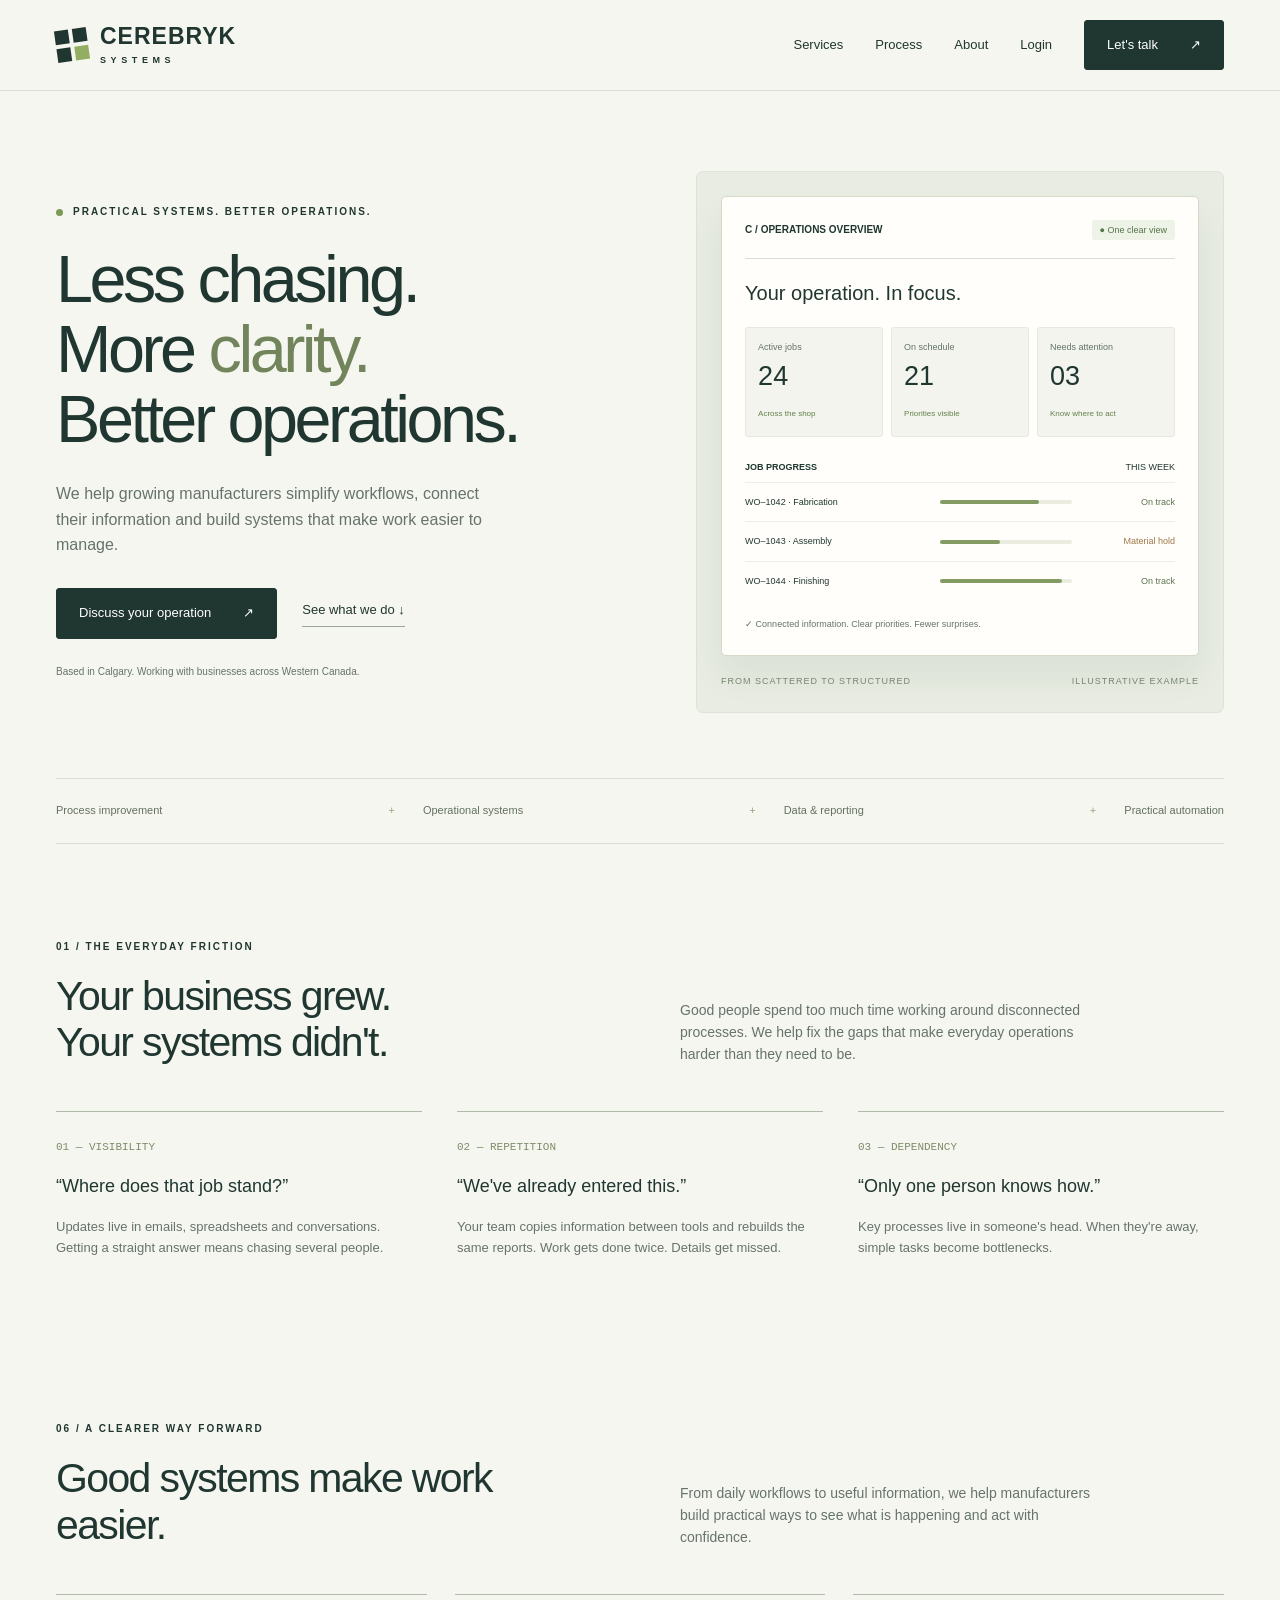
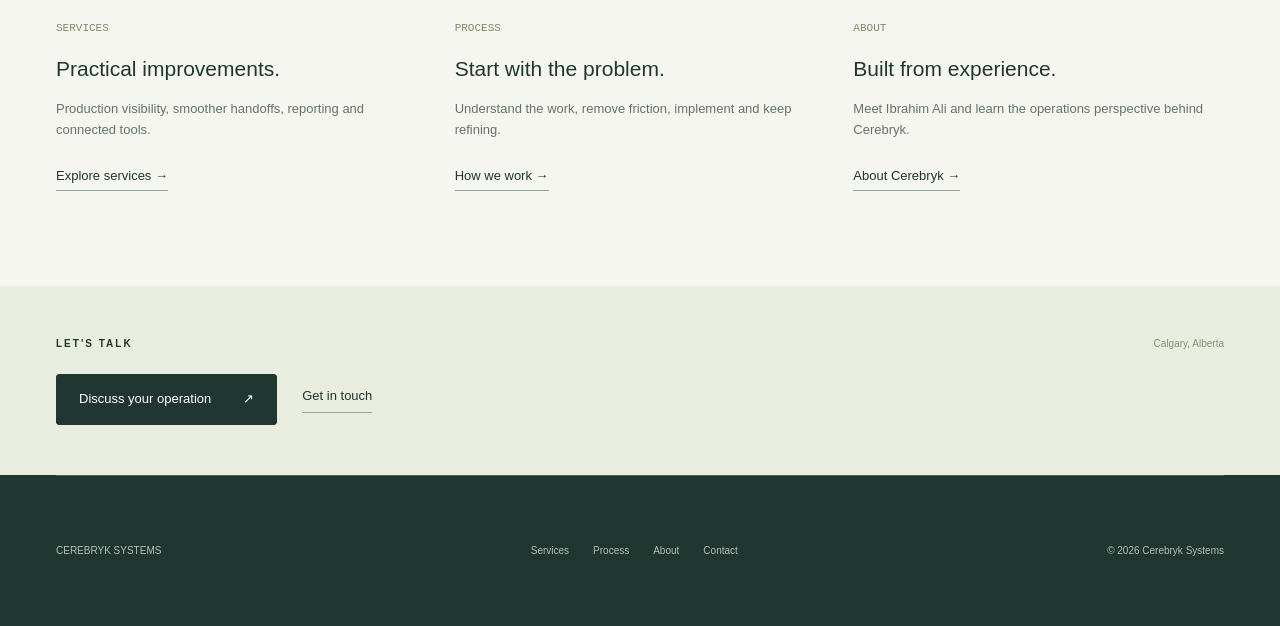
==== commit e733ecde: "Apply Cerebryk multi-page redesign" ====
--- a/index.html
+++ b/index.html
@@ -1,155 +1,13 @@
-<!DOCTYPE html>
+<!doctype html>
 <html lang="en">
 <head>
-  <meta charset="UTF-8"/>
-  <meta name="viewport" content="width=device-width, initial-scale=1.0"/>
-  <title>Cerebryk Systems — Operations & AI Consulting for Manufacturers | Calgary</title>
-  <meta name="description" content="Cerebryk Systems helps manufacturing SMEs in Calgary and Western Canada run more efficiently through clean data, streamlined workflows, and practical AI."/>
-  <meta name="keywords" content="manufacturing consultant Calgary, AI consulting Alberta, workflow automation Calgary, operations consulting Western Canada, manufacturing SME consultant, data management manufacturing, process improvement Calgary"/>
-  <meta name="author" content="Ibrahim Ali, Cerebryk Systems"/>
-  <meta name="robots" content="index, follow"/>
-  <link rel="canonical" href="https://cerebryk.com/"/>
-  <meta property="og:title" content="Cerebryk Systems — Operations & AI Consulting for Manufacturers | Calgary"/><meta property="og:description" content="Cerebryk Systems helps manufacturing SMEs in Calgary and Western Canada run more efficiently through clean data, streamlined workflows, and practical AI."/><meta property="og:url" content="https://cerebryk.com/"/><meta property="og:type" content="website"/><meta property="og:site_name" content="Cerebryk Systems"/>
-  <meta name="twitter:card" content="summary"/><meta name="twitter:title" content="Cerebryk Systems — Operations & AI Consulting for Manufacturers | Calgary"/><meta name="twitter:description" content="Cerebryk Systems helps manufacturing SMEs in Calgary and Western Canada run more efficiently through clean data, streamlined workflows, and practical AI."/>
-  <link rel="icon" type="image/svg+xml" href="/favicon.svg"/>
-  <link rel="preconnect" href="https://fonts.googleapis.com"/><link rel="preconnect" href="https://fonts.gstatic.com" crossorigin/>
-  <link href="https://fonts.googleapis.com/css2?family=Outfit:wght@300;400;500;600;700;800&family=Lora:ital,wght@0,400;0,600;1,400&display=swap" rel="stylesheet"/>
-  <link rel="stylesheet" href="/assets/site.css"/>
-</head>
-<body data-page="home">
-  <div class="cursor" id="cursor"></div>
-  <div class="cursor-ring" id="cursorRing"></div>
-  <div class="mobile-menu" id="mobileMenu">
-    <button class="mobile-close" id="menuClose" aria-label="Close menu">&#x2715;</button>
-    <a href="/" aria-current="page" onclick="closeMobile()">Home</a>
-    <a href="/services/" onclick="closeMobile()">Services</a>
-    <a href="/process/" onclick="closeMobile()">Process</a>
-    <a href="/about/" onclick="closeMobile()">About</a>
-    <a href="/login/" onclick="closeMobile()">Login</a>
-    <a href="/contact/" onclick="closeMobile()">Contact</a>
-  </div>
-  <nav id="nav">
-    <a href="/" class="nav-logo">
-      <svg class="nav-logo-icon" viewBox="0 0 80 80" fill="none">
-        <path d="M40 10 C22 10 8 24 8 40 C8 56 22 70 40 70" stroke="#3A6B9E" stroke-width="8" stroke-linecap="round" fill="none"/>
-        <path d="M40 22 C28 22 18 31 18 40 C18 49 28 58 40 58" stroke="#5A8BBE" stroke-width="5" stroke-linecap="round" fill="none"/>
-        <circle cx="40" cy="40" r="6" fill="#3A6B9E"/>
-        <line x1="40" y1="40" x2="62" y2="22" stroke="#5A8BBE" stroke-width="4" stroke-linecap="round"/>
-        <line x1="40" y1="40" x2="65" y2="44" stroke="#5A8BBE" stroke-width="4" stroke-linecap="round"/>
-        <line x1="40" y1="40" x2="50" y2="62" stroke="#5A8BBE" stroke-width="4" stroke-linecap="round"/>
-        <circle cx="62" cy="22" r="4" fill="#3A6B9E"/>
-        <circle cx="65" cy="44" r="4" fill="#3A6B9E"/>
-        <circle cx="50" cy="62" r="4" fill="#3A6B9E"/>
-      </svg>
-      <div class="nav-logo-text">
-        <span class="brand">Cerebryk</span>
-        <span class="sub">Systems</span>
-      </div>
-    </a>
-    <ul>
-      <li><a href="/" aria-current="page">Home</a></li>
-      <li><a href="/services/">Services</a></li>
-      <li><a href="/process/">Process</a></li>
-      <li><a href="/about/">About</a></li>
-      <li><a href="/login/">Login</a></li>
-      <li><a href="/contact/" class="nav-cta">Let&#39;s Talk</a></li>
-    </ul>
-    <button class="hamburger" id="hamburger" aria-label="Open menu"><span></span><span></span><span></span></button>
-  </nav>
-<main>
-  <section id="hero">
-    <div class="hero-bg-grid"></div>
-    <div class="hero-glow"></div>
-    <div class="hero-content">
-      <h1>Operational Intelligence<br>for <em>Modern Manufacturers.</em></h1>
-      <p class="hero-tagline"><span>Clean Data.</span> &nbsp;Leaner Processes. &nbsp;AI That Actually Fits.</p>
-      <p class="hero-desc">Most manufacturers don't have an AI problem — they have a data and process problem. We fix the foundation first, streamline your operations second, and only then help you apply the right AI tools where they'll actually make a difference.</p>
-      <div class="hero-ctas">
-        <a href="/contact/" class="btn-primary">Book a Free Discovery Call</a>
-        <a href="/services/" class="btn-outline">How We Work <svg width="14" height="14" viewBox="0 0 14 14" fill="none"><path d="M2 7h10M8 3l4 4-4 4" stroke="currentColor" stroke-width="1.5" stroke-linecap="round" stroke-linejoin="round"/></svg></a>
-      </div>
-    </div>
-    <div class="hero-scroll"><div class="scroll-line"></div>Scroll to explore</div>
-    <div class="hero-divider"></div>
-  </section>
-
-  <div id="trust">
-    <div class="trust-inner">
-      <span class="trust-label">Who we work with</span>
-      <div class="trust-divider"></div>
-      <div class="trust-items">
-        <span class="trust-item">Manufacturing SMEs</span>
-        <span class="trust-item">Opeartions & Production Teams</span>
-        <span class="trust-item">Supply Chain Leaders</span>
-        <span class="trust-item">Quality &amp; Compliance Managers</span>
-        <span class="trust-item">Businesses Across Western Canada</span>
-      </div>
-    </div>
-  </div>
-
-  <section id="problem">
-    <div class="problem-inner">
-      <span class="section-label">// The Real Problem</span>
-      <h2>Your Manufacturing Data Is Everywhere —<br>But Nowhere Useful.</h2>
-      <p>Before any automation or AI can deliver value, your data needs to be accurate, accessible, and structured. Most manufacturing SMEs skip this step — and wonder why their tools don't perform.</p>
-      <div class="problem-grid">
-        <div class="problem-card">
-          <div class="problem-card-icon">&#x1F4CA;</div>
-          <h4>Spreadsheet Chaos</h4>
-          <p>Production, quality, and inventory data scattered across dozens of spreadsheets — each telling a different story.</p>
-        </div>
-        <div class="problem-card">
-          <div class="problem-card-icon">&#x1F6AB;</div>
-          <h4>No Real-Time Visibility</h4>
-          <p>Managers are forced to make production decisions using outdated or incomplete data.</p>
-        </div>
-        <div class="problem-card">
-          <div class="problem-card-icon">&#x1F504;</div>
-          <h4>Manual Bottlenecks</h4>
-          <p>Repetitive data entry, manual reporting, and slow handoffs eating hours every week.</p>
-        </div>
-        <div class="problem-card">
-          <div class="problem-card-icon">&#x26A0;&#xFE0F;</div>
-          <h4>Disconnected Systems</h4>
-          <p>ERP, spreadsheets, and shop-floor systems that don't integrate — creating delays, errors, and rework.</p>
-        </div>
-      </div>
-    </div>
-  </section>
-
-<section class="home-previews">
-    <div class="home-previews-header reveal"><div class="section-label">// How We Help</div><h2>Build the right operational foundation.</h2><p>Start with your data, make everyday work flow better, and use AI where it can make a measurable difference.</p></div>
-    <div class="preview-grid">
-      <article class="preview-card reveal"><div class="section-label">// Services</div><h3>Data, workflows, and practical AI</h3><p>A three step approach designed for manufacturing operations, starting with reliable information and ending with tools that fit.</p><a class="preview-link" href="/services/">Explore our services &rarr;</a></article>
-      <article class="preview-card reveal"><div class="section-label">// About</div><h3>Real industry experience</h3><p>Learn about founder Ibrahim Ali and the practical, operations first perspective behind Cerebryk Systems.</p><a class="preview-link" href="/about/">Meet Cerebryk Systems &rarr;</a></article>
-      <article class="preview-card reveal"><div class="section-label">// Process</div><h3>Structured. Transparent. Practical.</h3><p>Every engagement begins with listening and diagnosis, then moves into a clear roadmap and thoughtful implementation.</p><a class="preview-link" href="/process/">See how an engagement works &rarr;</a></article>
-      <article class="preview-card reveal"><div class="section-label">// Get in Touch</div><h3>Let&#39;s look at your operation.</h3><p>Start with a free 30 minute discovery call and a straightforward conversation about what is possible.</p><a class="preview-link" href="/contact/">Contact us &rarr;</a></article>
-    </div>
-  </section>
-</main>
-  <footer>
-    <div class="footer-left">
-      <svg width="28" height="28" viewBox="0 0 80 80" fill="none">
-        <path d="M40 10 C22 10 8 24 8 40 C8 56 22 70 40 70" stroke="#3A6B9E" stroke-width="8" stroke-linecap="round" fill="none"/>
-        <path d="M40 22 C28 22 18 31 18 40 C18 49 28 58 40 58" stroke="#5A8BBE" stroke-width="5" stroke-linecap="round" fill="none"/>
-        <circle cx="40" cy="40" r="6" fill="#3A6B9E"/>
-        <line x1="40" y1="40" x2="62" y2="22" stroke="#5A8BBE" stroke-width="4" stroke-linecap="round"/>
-        <line x1="40" y1="40" x2="65" y2="44" stroke="#5A8BBE" stroke-width="4" stroke-linecap="round"/>
-        <line x1="40" y1="40" x2="50" y2="62" stroke="#5A8BBE" stroke-width="4" stroke-linecap="round"/>
-        <circle cx="62" cy="22" r="4" fill="#3A6B9E"/>
-        <circle cx="65" cy="44" r="4" fill="#3A6B9E"/>
-        <circle cx="50" cy="62" r="4" fill="#3A6B9E"/>
-      </svg>
-      <div class="footer-brand">Cerebryk <span>Systems</span></div>
-    </div>
-    <p>&#169; 2025 Cerebryk Systems. All rights reserved.</p>
-    <div class="footer-links">
-      <a href="/services/">Services</a>
-      <a href="/process/">Process</a>
-      <a href="/about/">About</a>
-      <a href="/contact/">Contact</a>
-    </div>
-  </footer>
-<script src="/assets/site.js" defer></script>
-</body>
-</html>
+<meta charset="utf-8"/><meta name="viewport" content="width=device-width,initial-scale=1"/>
+<title>Cerebryk Systems | Better Systems for Growing Manufacturers</title><meta name="description" content="Practical process improvement, operations systems, reporting and automation for small and mid-sized manufacturers."/><meta name="robots" content="index, follow"/>
+<link rel="canonical" href="https://cerebryk.com/"/>
+<meta property="og:title" content="Cerebryk Systems | Better Systems for Growing Manufacturers"/><meta property="og:description" content="Practical process improvement, operations systems, reporting and automation for small and mid-sized manufacturers."/><meta property="og:url" content="https://cerebryk.com/"/><meta property="og:type" content="website"/><meta property="og:site_name" content="Cerebryk Systems"/>
+<meta name="twitter:card" content="summary"/><meta name="twitter:title" content="Cerebryk Systems | Better Systems for Growing Manufacturers"/><meta name="twitter:description" content="Practical process improvement, operations systems, reporting and automation for small and mid-sized manufacturers."/>
+<link rel="icon" type="image/svg+xml" href="/favicon.svg"/><link rel="stylesheet" href="/assets/site.css"/>
+</head><body data-page="home"><header><div class="wrap"><nav aria-label="Main navigation"><a class="brand" href="/" aria-label="Cerebryk Systems home" aria-current="page"><span class="symbol" aria-hidden="true"><i></i><i></i><i></i><i></i></span><span class="word">CEREBRYK<small>SYSTEMS</small></span></a><button class="menu" aria-label="Open navigation" aria-expanded="false">Menu &#9776;</button><div class="navlinks"><a href="/services/">Services</a><a href="/process/">Process</a><a href="/about/">About</a><a href="/login/">Login</a><a class="btn" href="/contact/">Let&#39;s talk <span>&#8599;</span></a></div></nav></div></header><main><div class="wrap"><div class="hero"><div><div class="eyebrow"><span class="dot"></span> Practical systems. Better operations.</div><h1>Less chasing.<br>More <em>clarity.</em><br>Better operations.</h1><p>We help growing manufacturers simplify workflows, connect their information and build systems that make work easier to manage.</p><div class="actions"><a class="btn" href="/contact/">Discuss your operation <span>↗</span></a><a class="textlink" href="/services/">See what we do ↓</a></div><div class="location">Based in Calgary. Working with businesses across Western Canada.</div></div><div><div class="board-shell"><div class="board"><div class="boardtop"><b>C / OPERATIONS OVERVIEW</b><span class="live">● One clear view</span></div><h3>Your operation. In focus.</h3><div class="metrics"><div class="metric"><small>Active jobs</small><strong>24</strong><span>Across the shop</span></div><div class="metric"><small>On schedule</small><strong>21</strong><span>Priorities visible</span></div><div class="metric"><small>Needs attention</small><strong>03</strong><span>Know where to act</span></div></div><div class="jobtitle"><b>JOB PROGRESS</b><span>THIS WEEK</span></div><div class="job"><b>WO–1042 · Fabrication</b><div class="bar"><i style="width:75%"></i></div><span class="status">On track</span></div><div class="job"><b>WO–1043 · Assembly</b><div class="bar"><i style="width:45%"></i></div><span class="status warn">Material hold</span></div><div class="job"><b>WO–1044 · Finishing</b><div class="bar"><i style="width:92%"></i></div><span class="status">On track</span></div><div class="boardfoot">✓ Connected information. Clear priorities. Fewer surprises.</div></div><div class="caption"><span>FROM SCATTERED TO STRUCTURED</span><span>ILLUSTRATIVE EXAMPLE</span></div></div></div></div><div class="ribbon"><span>Process improvement</span><span>Operational systems</span><span>Data & reporting</span><span>Practical automation</span></div></div>
+<section><div class="wrap"><div class="sectionhead"><div><div class="eyebrow">01 / The everyday friction</div><h2>Your business grew.<br>Your systems didn't.</h2></div><p>Good people spend too much time working around disconnected processes. We help fix the gaps that make everyday operations harder than they need to be.</p></div><div class="issues"><article class="issue"><span class="num">01 — VISIBILITY</span><h3>“Where does that job stand?”</h3><p>Updates live in emails, spreadsheets and conversations. Getting a straight answer means chasing several people.</p></article><article class="issue"><span class="num">02 — REPETITION</span><h3>“We've already entered this.”</h3><p>Your team copies information between tools and rebuilds the same reports. Work gets done twice. Details get missed.</p></article><article class="issue"><span class="num">03 — DEPENDENCY</span><h3>“Only one person knows how.”</h3><p>Key processes live in someone's head. When they're away, simple tasks become bottlenecks.</p></article></div></div></section>
+<section class="page-preview"><div class="wrap"><div class="sectionhead"><div><div class="eyebrow">06 / A clearer way forward</div><h2>Good systems make work easier.</h2></div><p>From daily workflows to useful information, we help manufacturers build practical ways to see what is happening and act with confidence.</p></div><div class="page-preview-grid"><article class="page-preview-card"><span class="num">SERVICES</span><h3>Practical improvements.</h3><p>Production visibility, smoother handoffs, reporting and connected tools.</p><a href="/services/">Explore services &rarr;</a></article><article class="page-preview-card"><span class="num">PROCESS</span><h3>Start with the problem.</h3><p>Understand the work, remove friction, implement and keep refining.</p><a href="/process/">How we work &rarr;</a></article><article class="page-preview-card"><span class="num">ABOUT</span><h3>Built from experience.</h3><p>Meet Ibrahim Ali and learn the operations perspective behind Cerebryk.</p><a href="/about/">About Cerebryk &rarr;</a></article></div></div></section>
+<section class="page-cta"><div class="wrap"><div class="sectionlabel"><span class="eyebrow">LET&#39;S TALK</span><span>Calgary, Alberta</span></div><div class="actions"><a class="btn" href="/contact/">Discuss your operation <span>&#8599;</span></a><a class="textlink" href="/contact/">Get in touch</a></div></div></section></main><footer class="site-footer dark"><div class="wrap"><div class="footer"><span>CEREBRYK SYSTEMS</span><nav class="footer-links" aria-label="Footer navigation"><a href="/services/">Services</a><a href="/process/">Process</a><a href="/about/">About</a><a href="/contact/">Contact</a></nav><span>&copy; 2026 Cerebryk Systems</span></div></div></footer><script src="/assets/site.js" defer></script></body></html>
--- a/assets/site.css
+++ b/assets/site.css
@@ -1,240 +1,22 @@
-*, *::before, *::after { box-sizing: border-box; margin: 0; padding: 0; }
-    :root {
-      --navy: #0A1628; --navy2: #0F1E38; --navy3: #162540;
-      --steel: #3A6B9E; --steel-light: #5A8BBE;
-      --text: #EDF0F7; --text-soft: #A8B4C8;
-      --border: rgba(58,107,158,0.18); --white: #FFFFFF;
-    }
-    html { scroll-behavior: smooth; }
-    body { background: var(--navy); color: var(--text); font-family: 'Outfit', sans-serif; font-weight: 400; line-height: 1.7; overflow-x: hidden; cursor: none; }
+:root{--ink:#203630;--muted:#66736c;--paper:#f6f6f0;--line:#d9dfd6;--accent:#daed85;--green:#355b48}*{box-sizing:border-box}html{scroll-behavior:smooth;scroll-padding-top:95px}body{margin:0;background:var(--paper);color:var(--ink);font-family:Arial,Helvetica,sans-serif;font-size:16px;line-height:1.6}a{color:inherit;text-decoration:none}button,input,select,textarea{font:inherit}button,a,input,select,textarea{outline-offset:5px}button{cursor:pointer}.wrap{max-width:1280px;margin:auto;padding:0 56px}header{position:sticky;top:0;background:#f6f6f0f5;border-bottom:1px solid var(--line);z-index:10}nav{height:90px;display:flex;align-items:center;justify-content:space-between}.brand{display:flex;align-items:center;gap:12px}.symbol{width:32px;height:32px;display:grid;grid-template-columns:1fr 1fr;gap:4px;transform:rotate(-8deg)}.symbol i{background:var(--ink)}.symbol i:last-child{background:#93ad62}.word{font-size:23px;font-weight:750;letter-spacing:1px;line-height:1}.word small{display:block;font-size:9px;letter-spacing:4.6px;margin-top:8px}.navlinks{display:flex;gap:32px;align-items:center;font-size:13px}.btn{display:inline-flex;align-items:center;justify-content:space-between;gap:32px;background:var(--ink);color:white;padding:14px 22px;font-size:13px;border:1px solid var(--ink);border-radius:3px;transition:background .2s,transform .2s}.btn:hover{background:#385749;transform:translateY(-2px)}.btn.light{background:var(--accent);border-color:var(--accent);color:var(--ink)}.textlink{font-size:13px;border-bottom:1px solid #9aa699;padding-bottom:5px}.eyebrow{font-size:10px;letter-spacing:2px;font-weight:bold;text-transform:uppercase;display:flex;align-items:center;gap:10px}.dot{width:7px;height:7px;border-radius:50%;background:#7c9856}.hero{padding:80px 0 65px;display:grid;grid-template-columns:1.08fr 1fr;gap:70px;align-items:center}h1{font-size:clamp(48px,5.2vw,76px);letter-spacing:-3.5px;line-height:1.05;font-weight:500;margin:25px 0}h1 em{font-style:normal;color:#72845b}p{color:var(--muted)}.hero p{max-width:440px;font-size:16px;margin:26px 0 30px}.actions{display:flex;align-items:center;gap:25px}.location{font-size:10px;color:var(--muted);margin-top:25px}.board-shell{padding:24px;background:#e8ece2;border:1px solid #dce2d5;border-radius:7px;position:relative}.board-shell:before{content:'';position:absolute;inset:-15px;background-image:radial-gradient(#adbaa2 .7px,transparent .7px);background-size:12px 12px;z-index:-1}.board{background:#fffefa;border:1px solid #d3daca;border-radius:5px;box-shadow:0 20px 35px #233a3010;padding:23px}.boardtop{display:flex;justify-content:space-between;font-size:10px;border-bottom:1px solid var(--line);padding-bottom:18px;align-items:center}.live{color:#557449;background:#edf3e7;padding:3px 8px;font-size:9px;border-radius:3px}.board h3{font-size:20px;font-weight:500;margin:18px 0}.metrics{display:grid;grid-template-columns:repeat(3,1fr);gap:8px}.metric{padding:12px;background:#f2f4ed;border:1px solid #e6e9df;border-radius:3px}.metric small{font-size:9px;color:var(--muted);display:block}.metric strong{font-size:27px;font-weight:500;display:block}.metric span{font-size:8px;color:#64804c}.jobtitle{display:flex;justify-content:space-between;font-size:9px;margin:23px 0 8px}.job{display:grid;grid-template-columns:1.4fr 1fr .7fr;gap:10px;align-items:center;padding:12px 0;border-top:1px solid #edf0e8;font-size:9px}.job b{font-weight:500}.bar{height:4px;background:#e9ecdf;border-radius:5px}.bar i{display:block;background:#849b63;height:100%;border-radius:5px}.status{text-align:right;color:#5c7450}.status.warn{color:#9e7645}.boardfoot{font-size:9px;color:var(--muted);padding-top:17px}.caption{display:flex;justify-content:space-between;font-size:9px;letter-spacing:1px;margin:18px 0 0;color:#788470}.ribbon{border-top:1px solid var(--line);border-bottom:1px solid var(--line);padding:23px 0;display:flex;justify-content:space-between;font-size:11px;color:#63715f}.ribbon span+span:before{content:'+';margin-right:28px;color:#99a683}section{padding:95px 0}.sectionhead{display:grid;grid-template-columns:1fr 1fr;gap:80px;align-items:end;margin-bottom:45px}h2{font-size:clamp(31px,3.2vw,45px);line-height:1.14;letter-spacing:-1.6px;font-weight:500;margin:18px 0 0}.sectionhead p{max-width:430px;font-size:14px;margin:0}.issues{display:grid;grid-template-columns:repeat(3,1fr);gap:35px}.issue{border-top:1px solid #afbaa9;padding-top:20px}.num{font-family:monospace;font-size:11px;color:#7c8d69}.issue h3{font-size:18px;line-height:1.3;font-weight:500}.issue p{font-size:13px}.dark{background:var(--ink);color:#f4f4e9}.dark p{color:#bac6bb}.dark .eyebrow{color:#bdcf9b}.solution-list{margin-top:35px}.solution{display:grid;grid-template-columns:65px 1.1fr 1fr 35px;gap:15px;border-top:1px solid #4d6056;padding:26px 0;align-items:center}.solution h3{font-size:21px;font-weight:400;margin:0}.solution p{font-size:13px;margin:0;max-width:380px}.solution .num{color:#a7bb8c}.solution:last-child{border-bottom:1px solid #4d6056}.arrow{font-size:23px;color:var(--accent)}.steps{display:grid;grid-template-columns:repeat(4,1fr);gap:30px;margin-top:50px}.step{border-top:1px solid var(--line);padding-top:20px}.step h3{font-size:23px;font-weight:400;margin:15px 0}.step p{font-size:13px}.assessment{background:#e8eddf;padding:45px;display:grid;grid-template-columns:1fr 1fr;gap:85px;border-radius:5px}.assessment h2{margin-top:15px}.assessment p{font-size:14px}.checklist{list-style:none;padding:0;margin:0 0 30px}.checklist li{padding:11px 0;border-bottom:1px solid #cbd4c1;font-size:13px}.checklist li:before{content:'✓';margin-right:15px;color:#527040}.founder{display:grid;grid-template-columns:.8fr 1.2fr;gap:90px;align-items:center}.founder-art{background:#e5eadf;padding:35px;min-height:300px;position:relative;overflow:hidden;display:flex;flex-direction:column;justify-content:space-between}.giant{font-size:130px;letter-spacing:-10px;line-height:1;color:#9cad89;font-weight:500}.founder-art small{font-size:10px;letter-spacing:2px}.founder p{font-size:14px}.expertise{font-size:10px;letter-spacing:1px;border-top:1px solid var(--line);padding-top:20px;margin-top:25px;color:#69795f}.contact{display:grid;grid-template-columns:1fr 1fr;gap:100px}.contact p{max-width:370px;font-size:14px}.contact h2{font-size:50px}.formrow{display:grid;grid-template-columns:1fr 1fr;gap:16px}label{display:block;font-size:11px;color:#c3cfbf;margin-bottom:18px}input,select,textarea{display:block;width:100%;border:1px solid #607267;background:#2b4339;color:white;padding:11px;margin-top:6px;border-radius:2px;font-size:13px}textarea{resize:vertical;min-height:95px}input::placeholder,textarea::placeholder{color:#acb9ab}.notice{font-size:10px!important;color:#bac6bb;margin-top:12px}.formresult{color:var(--accent)!important;font-size:13px}.footer{padding:30px 0;border-top:1px solid #526458;display:flex;justify-content:space-between;font-size:10px;color:#b5c1b3}.menu{display:none;background:transparent;border:1px solid var(--line);padding:5px 10px;color:var(--ink)}.contact-section{padding-bottom:50px}.sectionlabel{display:flex;justify-content:space-between}.sectionlabel span:last-child{font-size:10px;color:#829174}.mobile-only{display:none}@media(min-width:1500px){.hero{min-height:660px}}@media(max-width:950px){.wrap{padding:0 30px}.hero{gap:35px}h1{font-size:54px}.navlinks{gap:20px}.navlinks .btn{display:none}.sectionhead{gap:35px}.assessment{gap:35px}.contact{gap:40px}.ribbon span+span:before{margin-right:12px}.founder{gap:40px}}@media(max-width:680px){.wrap{padding:0 22px}nav{height:75px}.menu{display:block}.navlinks{display:none;position:absolute;left:0;right:0;top:75px;background:var(--paper);padding:25px;flex-direction:column;border-bottom:1px solid var(--line)}.navlinks.open{display:flex}.navlinks.open .btn{display:inline-flex}.hero{grid-template-columns:1fr;padding:45px 0;gap:45px}h1{font-size:56px;letter-spacing:-2.5px}.hero p{font-size:15px}.board-shell{padding:15px}.ribbon{display:grid;grid-template-columns:1fr 1fr;gap:15px;font-size:10px}.ribbon span+span:before{content:none}section{padding:65px 0}.sectionhead,.assessment,.founder,.contact{grid-template-columns:1fr;gap:25px}.issues{grid-template-columns:1fr;gap:25px}.issue h3{margin:10px 0}.solution{grid-template-columns:25px 1fr 20px;gap:12px}.solution p{grid-column:2;grid-row:2}.solution .arrow{grid-column:3;grid-row:1}.solution h3{font-size:19px}.steps{grid-template-columns:1fr 1fr;gap:25px}.assessment{padding:25px}.founder-art{min-height:230px}.giant{font-size:100px}.contact h2{font-size:43px}.footer{gap:15px;flex-direction:column}.actions{gap:18px}.btn{gap:18px}.caption{font-size:8px}.sectionlabel span:last-child{display:none}.formrow{grid-template-columns:1fr;gap:0}}
 
-    /* CURSOR */
-    .cursor { width: 8px; height: 8px; background: var(--steel-light); border-radius: 50%; position: fixed; pointer-events: none; z-index: 9999; transform: translate(-50%,-50%); transition: transform 0.15s ease, background 0.2s; mix-blend-mode: screen; }
-    .cursor-ring { width: 32px; height: 32px; border: 1.5px solid rgba(90,139,190,0.5); border-radius: 50%; position: fixed; pointer-events: none; z-index: 9998; transform: translate(-50%,-50%); transition: width 0.3s, height 0.3s, border-color 0.3s; }
-    .cursor.hovered { transform: translate(-50%,-50%) scale(2.5); background: var(--steel); }
-    .cursor-ring.hovered { width: 48px; height: 48px; border-color: rgba(90,139,190,0.8); }
 
-    /* NOISE */
-    body::after { content: ''; position: fixed; inset: 0; background-image: url("data:image/svg+xml,%3Csvg viewBox='0 0 200 200' xmlns='http://www.w3.org/2000/svg'%3E%3Cfilter id='n'%3E%3CfeTurbulence type='fractalNoise' baseFrequency='0.85' numOctaves='4' stitchTiles='stitch'/%3E%3C/filter%3E%3Crect width='100%25' height='100%25' filter='url(%23n)' opacity='0.03'/%3E%3C/svg%3E"); pointer-events: none; z-index: 900; opacity: 0.35; }
-
-    /* NAV */
-    nav { position: fixed; top: 0; left: 0; right: 0; z-index: 500; padding: 20px 48px; display: flex; justify-content: space-between; align-items: center; transition: all 0.4s ease; }
-    nav.scrolled { background: rgba(10,22,40,0.95); backdrop-filter: blur(24px); border-bottom: 1px solid var(--border); padding: 14px 48px; }
-    .nav-logo { display: flex; align-items: center; gap: 14px; text-decoration: none; }
-    .nav-logo-icon { width: 64px; height: 64px; flex-shrink: 0; }
-    .nav-logo-text { display: flex; flex-direction: column; line-height: 1.15; }
-    .nav-logo-text .brand { font-size: 2rem; font-weight: 700; color: var(--text); letter-spacing: -0.02em; }
-    .nav-logo-text .sub { font-size: 0.72rem; font-weight: 500; letter-spacing: 0.2em; text-transform: uppercase; color: var(--steel-light); margin-top: 2px; }
-    nav ul { list-style: none; display: flex; gap: 36px; align-items: center; }
-    nav ul a { color: var(--text-soft); text-decoration: none; font-size: 0.82rem; font-weight: 500; letter-spacing: 0.03em; transition: color 0.2s; }
-    nav ul a:hover { color: var(--text); }
-    .nav-cta { background: var(--steel) !important; color: var(--white) !important; padding: 10px 24px !important; font-weight: 600 !important; font-size: 0.85rem !important; transition: background 0.2s !important; }
-    .nav-cta:hover { background: var(--steel-light) !important; color: var(--white) !important; }
-    .hamburger { display: none; flex-direction: column; gap: 5px; background: none; border: none; cursor: none; padding: 4px; }
-    .hamburger span { display: block; width: 24px; height: 2px; background: var(--text); border-radius: 2px; }
-    .mobile-menu { display: none; position: fixed; top: 0; left: 0; right: 0; bottom: 0; background: var(--navy); z-index: 400; flex-direction: column; justify-content: center; align-items: center; gap: 32px; }
-    .mobile-menu.open { display: flex; }
-    .mobile-menu a { color: var(--text); text-decoration: none; font-size: 1.4rem; font-weight: 600; }
-    .mobile-close { position: absolute; top: 24px; right: 24px; background: none; border: none; color: var(--text); font-size: 1.6rem; cursor: none; }
-
-    /* HERO */
-    #hero { min-height: 100vh; min-height: 100svh; display: flex; align-items: center; padding: 140px 48px 80px; position: relative; overflow: hidden; }
-    .hero-bg-grid { position: absolute; inset: 0; background-image: linear-gradient(rgba(58,107,158,0.06) 1px, transparent 1px), linear-gradient(90deg, rgba(58,107,158,0.06) 1px, transparent 1px); background-size: 64px 64px; mask-image: radial-gradient(ellipse at 65% 50%, black 20%, transparent 75%); }
-    .hero-glow { position: absolute; top: -150px; right: -80px; width: 650px; height: 650px; background: radial-gradient(circle, rgba(58,107,158,0.14) 0%, transparent 70%); pointer-events: none; }
-    .hero-content { position: relative; max-width: 860px; }
-    h1 { font-family: 'Outfit', sans-serif; font-weight: 800; font-size: clamp(2.2rem, 4.5vw, 4.2rem); line-height: 1.08; letter-spacing: -0.03em; margin-bottom: 20px; opacity: 0; animation: fadeUp 0.8s 0.2s ease forwards; }
-    h1 em { font-style: normal; color: var(--steel-light); }
-    .hero-tagline { font-size: clamp(1rem, 2vw, 1.25rem); font-weight: 500; color: var(--text-soft); margin-bottom: 24px; letter-spacing: 0.01em; opacity: 0; animation: fadeUp 0.8s 0.28s ease forwards; }
-    .hero-tagline span { color: var(--steel-light); font-weight: 600; }
-    .hero-desc { font-size: 0.97rem; font-weight: 300; color: var(--text-soft); max-width: 560px; line-height: 1.9; margin-bottom: 48px; opacity: 0; animation: fadeUp 0.8s 0.35s ease forwards; }
-    .hero-ctas { display: flex; gap: 16px; flex-wrap: wrap; align-items: center; opacity: 0; animation: fadeUp 0.8s 0.45s ease forwards; }
-    .btn-primary { background: var(--steel); color: var(--white); padding: 14px 32px; font-family: 'Outfit', sans-serif; font-size: 0.88rem; font-weight: 600; letter-spacing: 0.03em; text-decoration: none; border: none; cursor: none; transition: background 0.25s, transform 0.2s; display: inline-block; }
-    .btn-primary:hover { background: var(--steel-light); transform: translateY(-1px); }
-    .btn-outline { border: 1.5px solid var(--border); color: var(--text-soft); padding: 13px 28px; font-family: 'Outfit', sans-serif; font-size: 0.88rem; font-weight: 500; text-decoration: none; cursor: none; transition: border-color 0.2s, color 0.2s; display: inline-flex; align-items: center; gap: 8px; }
-    .btn-outline:hover { border-color: var(--steel); color: var(--text); }
-    .hero-scroll { position: absolute; bottom: 36px; right: 48px; display: flex; align-items: center; gap: 10px; font-size: 0.68rem; letter-spacing: 0.14em; text-transform: uppercase; color: var(--text-soft); opacity: 0; animation: fadeUp 0.8s 0.8s ease forwards; }
-    .scroll-line { width: 40px; height: 1px; background: var(--steel); }
-    .hero-divider { position: absolute; bottom: 0; left: 0; right: 0; height: 1px; background: linear-gradient(90deg, transparent, var(--border), transparent); }
-
-    /* TRUST BAR */
-    #trust { background: var(--navy2); padding: 28px 48px; border-bottom: 1px solid var(--border); }
-    .trust-inner { display: flex; align-items: center; gap: 32px; flex-wrap: nowrap; }
-    .trust-label { font-size: 0.68rem; letter-spacing: 0.16em; text-transform: uppercase; color: var(--text-soft); white-space: nowrap; }
-    .trust-divider { width: 1px; height: 28px; background: var(--border); flex-shrink: 0; }
-    .trust-items { display: flex; gap: 24px; flex-wrap: nowrap; }
-    .trust-item { font-size: 0.74rem; color: var(--text-soft); display: flex; align-items: center; gap: 6px; white-space: nowrap; }
-    .trust-item::before { content: ''; width: 4px; height: 4px; border-radius: 50%; background: var(--steel); flex-shrink: 0; }
-
-    /* SECTIONS */
-    section { padding: 110px 48px; position: relative; }
-    .section-label { font-size: 0.7rem; font-weight: 600; letter-spacing: 0.2em; text-transform: uppercase; color: var(--steel-light); margin-bottom: 14px; }
-    h2 { font-family: 'Outfit', sans-serif; font-weight: 700; font-size: clamp(1.9rem, 3.5vw, 2.8rem); letter-spacing: -0.02em; line-height: 1.15; margin-bottom: 16px; }
-
-    /* PROBLEM STRIP */
-    #problem { background: var(--navy3); padding: 72px 48px; }
-    .problem-inner { max-width: 900px; margin: 0 auto; text-align: center; }
-    .problem-inner .section-label { display: block; text-align: center; margin-bottom: 20px; }
-    .problem-inner h2 { margin-bottom: 20px; }
-    .problem-inner p { color: var(--text-soft); font-size: 0.95rem; line-height: 1.95; max-width: 680px; margin: 0 auto 48px; }
-    .problem-grid { display: grid; grid-template-columns: repeat(auto-fit, minmax(200px, 1fr)); gap: 1px; background: var(--border); margin-top: 0; }
-    .problem-card { background: var(--navy3); padding: 32px 28px; text-align: left; }
-    .problem-card-icon { font-size: 1.4rem; margin-bottom: 14px; }
-    .problem-card h4 { font-size: 0.95rem; font-weight: 700; margin-bottom: 8px; }
-    .problem-card p { font-size: 0.8rem; color: var(--text-soft); line-height: 1.75; }
-
-    /* SERVICES */
-    #services { background: var(--navy2); }
-    .services-header { max-width: 640px; margin-bottom: 80px; }
-    .services-header p { color: var(--text-soft); font-size: 0.92rem; line-height: 1.9; margin-top: 14px; }
-    .services-stack { display: flex; flex-direction: column; gap: 2px; }
-    .service-card { background: var(--navy2); border: 1px solid var(--border); padding: 52px 48px; display: grid; grid-template-columns: 280px 1fr; gap: 60px; align-items: start; position: relative; overflow: hidden; transition: background 0.3s; cursor: none; }
-    .service-card:hover { background: var(--navy3); }
-    .service-card::before { content: ''; position: absolute; left: 0; top: 0; bottom: 0; width: 3px; background: var(--steel); transform: scaleY(0); transform-origin: top; transition: transform 0.4s ease; }
-    .service-card:hover::before { transform: scaleY(1); }
-    .svc-step { font-size: 0.65rem; letter-spacing: 0.2em; color: var(--steel); font-weight: 700; margin-bottom: 16px; text-transform: uppercase; }
-    .service-card h3 { font-size: 1.4rem; font-weight: 700; letter-spacing: -0.02em; margin-bottom: 12px; line-height: 1.2; }
-    .svc-subtitle { font-size: 0.8rem; color: var(--steel-light); font-weight: 500; letter-spacing: 0.04em; }
-    .svc-right p { color: var(--text-soft); font-size: 0.88rem; line-height: 1.95; margin-bottom: 24px; }
-    .svc-tags { display: flex; flex-wrap: wrap; gap: 8px; }
-    .svc-tag { font-size: 0.65rem; letter-spacing: 0.08em; text-transform: uppercase; font-weight: 500; color: var(--steel-light); border: 1px solid rgba(58,107,158,0.25); padding: 5px 12px; }
-    .svc-callout { margin-top: 20px; padding: 16px 20px; background: rgba(58,107,158,0.08); border-left: 3px solid var(--steel); font-size: 0.82rem; color: var(--text-soft); font-style: italic; font-family: 'Lora', serif; line-height: 1.7; }
-
-    /* PROCESS */
-    #process { background: var(--navy); }
-    .process-header { max-width: 560px; margin-bottom: 72px; }
-    .process-header p { color: var(--text-soft); font-size: 0.92rem; line-height: 1.85; margin-top: 12px; }
-    .process-steps { display: grid; grid-template-columns: repeat(auto-fit, minmax(200px, 1fr)); gap: 0; position: relative; }
-    .process-steps::before { content: ''; position: absolute; top: 28px; left: 0; right: 0; height: 1px; background: linear-gradient(90deg, transparent, var(--border), var(--border), transparent); }
-    .process-step { padding: 0 32px 0 0; }
-    .step-num { width: 56px; height: 56px; border: 1.5px solid var(--border); display: flex; align-items: center; justify-content: center; font-size: 0.72rem; font-weight: 700; letter-spacing: 0.1em; color: var(--steel-light); margin-bottom: 28px; background: var(--navy); position: relative; z-index: 1; }
-    .process-step h4 { font-size: 1rem; font-weight: 700; margin-bottom: 10px; }
-    .process-step p { font-size: 0.83rem; color: var(--text-soft); line-height: 1.85; }
-
-    /* ABOUT */
-    #about { background: var(--navy2); display: grid; grid-template-columns: 1fr 1fr; gap: 80px; align-items: center; }
-    .about-left p { color: var(--text-soft); font-size: 0.9rem; line-height: 1.95; margin-bottom: 18px; }
-    .about-credentials { margin-top: 36px; display: grid; grid-template-columns: 1fr 1fr; gap: 10px; }
-    .credential { display: flex; align-items: flex-start; gap: 10px; font-size: 0.8rem; color: var(--text-soft); line-height: 1.5; }
-    .credential-dot { width: 5px; height: 5px; border-radius: 50%; background: var(--steel); flex-shrink: 0; margin-top: 6px; }
-    .about-card { background: var(--navy3); border: 1px solid var(--border); overflow: hidden; position: relative; }
-    .about-card::before { content: ''; position: absolute; top: 0; left: 0; right: 0; height: 3px; background: linear-gradient(90deg, var(--steel), var(--steel-light)); }
-    .about-card-logo { margin-bottom: 32px; }
-    .about-quote { font-family: 'Lora', serif; font-style: italic; font-size: 1.05rem; color: var(--text); line-height: 1.75; margin-bottom: 28px; border-left: 3px solid var(--steel); padding-left: 20px; }
-    .about-name { font-size: 0.9rem; font-weight: 700; }
-    .about-title { font-size: 0.75rem; color: var(--text-soft); margin-top: 4px; }
-    .about-deco { position: absolute; bottom: -30px; right: -30px; width: 120px; height: 120px; border: 1px solid var(--border); transform: rotate(15deg); pointer-events: none; }
-
-    /* CONTACT */
-    #contact { background: var(--navy); }
-    .contact-wrap { display: grid; grid-template-columns: 1fr 1.4fr; gap: 80px; align-items: start; }
-    .contact-left h2 { margin-bottom: 16px; }
-    .contact-left p { color: var(--text-soft); font-size: 0.9rem; line-height: 1.9; margin-bottom: 40px; }
-    .contact-detail { display: flex; align-items: center; gap: 14px; margin-bottom: 18px; font-size: 0.85rem; color: var(--text-soft); }
-    .contact-detail-icon { width: 36px; height: 36px; flex-shrink: 0; border: 1px solid var(--border); display: flex; align-items: center; justify-content: center; color: var(--steel-light); }
-    .contact-form { display: flex; flex-direction: column; gap: 16px; }
-    .form-row { display: grid; grid-template-columns: 1fr 1fr; gap: 16px; }
-    .form-group { display: flex; flex-direction: column; gap: 7px; }
-    .form-group label { font-size: 0.7rem; font-weight: 600; letter-spacing: 0.12em; text-transform: uppercase; color: var(--text-soft); }
-    .form-group input, .form-group textarea, .form-group select { background: var(--navy2); border: 1px solid var(--border); color: var(--text); font-family: 'Outfit', sans-serif; font-size: 0.88rem; padding: 13px 16px; outline: none; transition: border-color 0.2s; resize: none; cursor: none; -webkit-appearance: none; }
-    .form-group input:focus, .form-group textarea:focus, .form-group select:focus { border-color: var(--steel); }
-    .form-group input::placeholder, .form-group textarea::placeholder { color: rgba(168,180,200,0.4); }
-    .form-group select option { background: var(--navy2); }
-    .form-submit { background: var(--steel); color: var(--white); border: none; padding: 15px 40px; font-family: 'Outfit', sans-serif; font-size: 0.9rem; font-weight: 600; cursor: none; width: 100%; transition: background 0.2s, transform 0.2s; margin-top: 4px; }
-    .form-submit:hover { background: var(--steel-light); transform: translateY(-1px); }
-
-    /* FOOTER */
-    footer { padding: 36px 48px; border-top: 1px solid var(--border); display: flex; justify-content: space-between; align-items: center; flex-wrap: wrap; gap: 16px; background: var(--navy2); }
-    .footer-left { display: flex; align-items: center; gap: 14px; }
-    .footer-brand { font-size: 0.9rem; font-weight: 700; color: var(--text); }
-    .footer-brand span { color: var(--steel-light); font-weight: 400; font-size: 0.75rem; margin-left: 6px; }
-    footer p { font-size: 0.72rem; color: var(--text-soft); }
-    .footer-links { display: flex; gap: 28px; }
-    .footer-links a { font-size: 0.75rem; color: var(--text-soft); text-decoration: none; transition: color 0.2s; }
-    .footer-links a:hover { color: var(--steel-light); }
-
-    /* ANIMATIONS */
-    @keyframes fadeUp { from { opacity: 0; transform: translateY(20px); } to { opacity: 1; transform: translateY(0); } }
-    @keyframes pulse { 0%,100% { opacity: 1; transform: scale(1); } 50% { opacity: 0.4; transform: scale(0.8); } }
-    .reveal { opacity: 0; transform: translateY(28px); transition: opacity 0.7s ease, transform 0.7s ease; }
-    .reveal.visible { opacity: 1; transform: translateY(0); }
-    ::-webkit-scrollbar { width: 4px; }
-    ::-webkit-scrollbar-track { background: var(--navy); }
-    ::-webkit-scrollbar-thumb { background: var(--steel); border-radius: 2px; }
-
-    /* RESPONSIVE */
-    @media (max-width: 900px) {
-      .service-card { grid-template-columns: 1fr; gap: 24px; }
-      #about { grid-template-columns: 1fr; gap: 48px; }
-      .contact-wrap { grid-template-columns: 1fr; gap: 48px; }
-    }
-    @media (max-width: 768px) {
-      body { cursor: auto; }
-      .cursor, .cursor-ring { display: none; }
-      nav { padding: 16px 20px; }
-      nav.scrolled { padding: 12px 20px; }
-      nav ul { display: none; }
-      .hamburger { display: flex; }
-      #hero { padding: 110px 20px 72px; }
-      .hero-scroll { display: none; }
-      section { padding: 72px 20px; }
-      #problem { padding: 56px 20px; }
-      #trust { padding: 16px 20px; overflow-x: hidden; }
-      /* Fix 1: Trust bar — stack vertically on mobile */
-      .trust-inner { flex-direction: column; align-items: flex-start; gap: 12px; }
-      .trust-divider { width: 100%; height: 1px; }
-      .trust-items { flex-wrap: wrap; gap: 12px; }
-      .trust-item { white-space: normal; }
-      .service-card { padding: 36px 24px; }
-      .process-steps { grid-template-columns: 1fr; gap: 40px; }
-      .process-steps::before { display: none; }
-      .process-step { padding: 0; }
-      .about-credentials { grid-template-columns: 1fr; }
-      /* Fix 2: About section — stack vertically, prevent overflow */
-      #about { grid-template-columns: 1fr; gap: 40px; padding: 72px 20px; }
-      .about-left { width: 100%; }
-      /* Fix 3: Quote card photo — stack photo on top, text below */
-      .about-card { width: 100%; overflow: hidden; }
-      .about-card > div[style] { flex-direction: column !important; }
-      .about-card img { width: 100% !important; height: 260px !important; object-fit: cover; object-position: center top; }
-      .form-row { grid-template-columns: 1fr; }
-      footer { padding: 28px 20px; flex-direction: column; align-items: flex-start; gap: 20px; }
-      .problem-grid { grid-template-columns: 1fr 1fr; }
-    }
-    @media (max-width: 480px) {
-      h1 { font-size: 2.2rem; }
-      h2 { font-size: 1.7rem; }
-      .hero-ctas { flex-direction: column; align-items: stretch; }
-      .btn-primary, .btn-outline { text-align: center; justify-content: center; }
-      nav { padding: 14px 16px; }
-      .problem-grid { grid-template-columns: 1fr; }
-      .trust-items { gap: 10px; }
-      .trust-item { font-size: 0.72rem; }
-    }
-  
-    nav ul a[aria-current="page"] { color: var(--white); }
-    .mobile-menu a[aria-current="page"] { color: var(--steel-light); }
-    @media (min-width: 769px) and (max-width: 980px) {
-      nav { padding-left: 28px; padding-right: 28px; }
-      nav ul { gap: 20px; }
-      .nav-logo-icon { width: 52px; height: 52px; }
-    }
-    .page-intro { min-height: 48vh; display: flex; flex-direction: column; justify-content: center; padding: 150px 48px 72px; background: var(--navy); position: relative; overflow: hidden; }
-    .page-intro::before { content: ''; position: absolute; inset: 0; background-image: linear-gradient(rgba(58,107,158,0.06) 1px, transparent 1px), linear-gradient(90deg, rgba(58,107,158,0.06) 1px, transparent 1px); background-size: 64px 64px; mask-image: radial-gradient(ellipse at 65% 50%, black 20%, transparent 75%); pointer-events: none; }
-    .page-intro > * { position: relative; }
-    .page-intro h1 { opacity: 1; animation: none; max-width: 860px; }
-    .page-intro p { color: var(--text-soft); max-width: 640px; font-size: 1rem; line-height: 1.9; }
-    .home-previews { background: var(--navy2); }
-    .home-previews-header { max-width: 640px; margin-bottom: 48px; }
-    .home-previews-header p { color: var(--text-soft); margin-top: 14px; }
-    .preview-grid { display: grid; grid-template-columns: repeat(2, minmax(0, 1fr)); gap: 16px; }
-    .preview-card { background: var(--navy3); border: 1px solid var(--border); padding: 30px; }
-    .preview-card h3 { font-size: 1.15rem; margin: 8px 0 10px; }
-    .preview-card p { color: var(--text-soft); font-size: 0.86rem; line-height: 1.85; margin-bottom: 18px; }
-    .preview-link { color: var(--steel-light); font-size: 0.82rem; font-weight: 600; text-decoration: none; }
-    .preview-link:hover { color: var(--white); }
-    .page-cta { background: var(--navy3); text-align: center; }
-    .page-cta p { color: var(--text-soft); max-width: 600px; margin: 0 auto 28px; }
-    .login-page { min-height: 72vh; display: grid; place-items: center; padding: 150px 24px 80px; }
-    .login-card { width: min(100%, 560px); padding: 48px; background: var(--navy2); border: 1px solid var(--border); text-align: center; }
-    .login-card p { color: var(--text-soft); margin: 14px 0 28px; }
-    @media (max-width: 768px) { .page-intro { min-height: 42vh; padding: 125px 20px 56px; } .preview-grid { grid-template-columns: 1fr; } .login-card { padding: 34px 24px; } }
+.navlinks a[aria-current="page"]:not(.btn) { color: var(--green); font-weight: 700; }
+.navlinks .btn[aria-current="page"] { box-shadow: 0 0 0 3px #daed8566; }
+.page-intro { padding: 80px 0 40px; }
+.page-intro h1 { max-width: 950px; }
+.page-intro p { max-width: 650px; font-size: 16px; }
+.page-preview { padding-top: 55px; }
+.page-preview-grid { display: grid; grid-template-columns: repeat(3,1fr); gap: 28px; }
+.page-preview-card { border-top: 1px solid #afbaa9; padding-top: 18px; }
+.page-preview-card h3 { font-size: 21px; font-weight: 500; margin: 14px 0 8px; }
+.page-preview-card p { font-size: 13px; }
+.page-preview-card a { display: inline-block; margin-top: 12px; border-bottom: 1px solid #9aa699; padding-bottom: 4px; font-size: 13px; }
+.page-cta { padding: 50px 0; background: #e8eddf; }
+.page-cta .actions { margin-top: 22px; }
+.login-wrap { padding-top: 130px; padding-bottom: 130px; }
+.login-card { max-width: 650px; background: #e8eddf; padding: 45px; border-radius: 5px; }
+.site-footer .footer { align-items: center; }
+.site-footer .footer-links { display: flex; gap: 24px; flex-wrap: wrap; }
+.site-footer a:hover { color: var(--accent); }
+@media(max-width:680px){.page-intro{padding:55px 0 15px}.page-preview-grid{grid-template-columns:1fr;gap:25px}.page-cta{padding:35px 0}.login-card{padding:28px 22px}.site-footer .footer-links{gap:14px}}
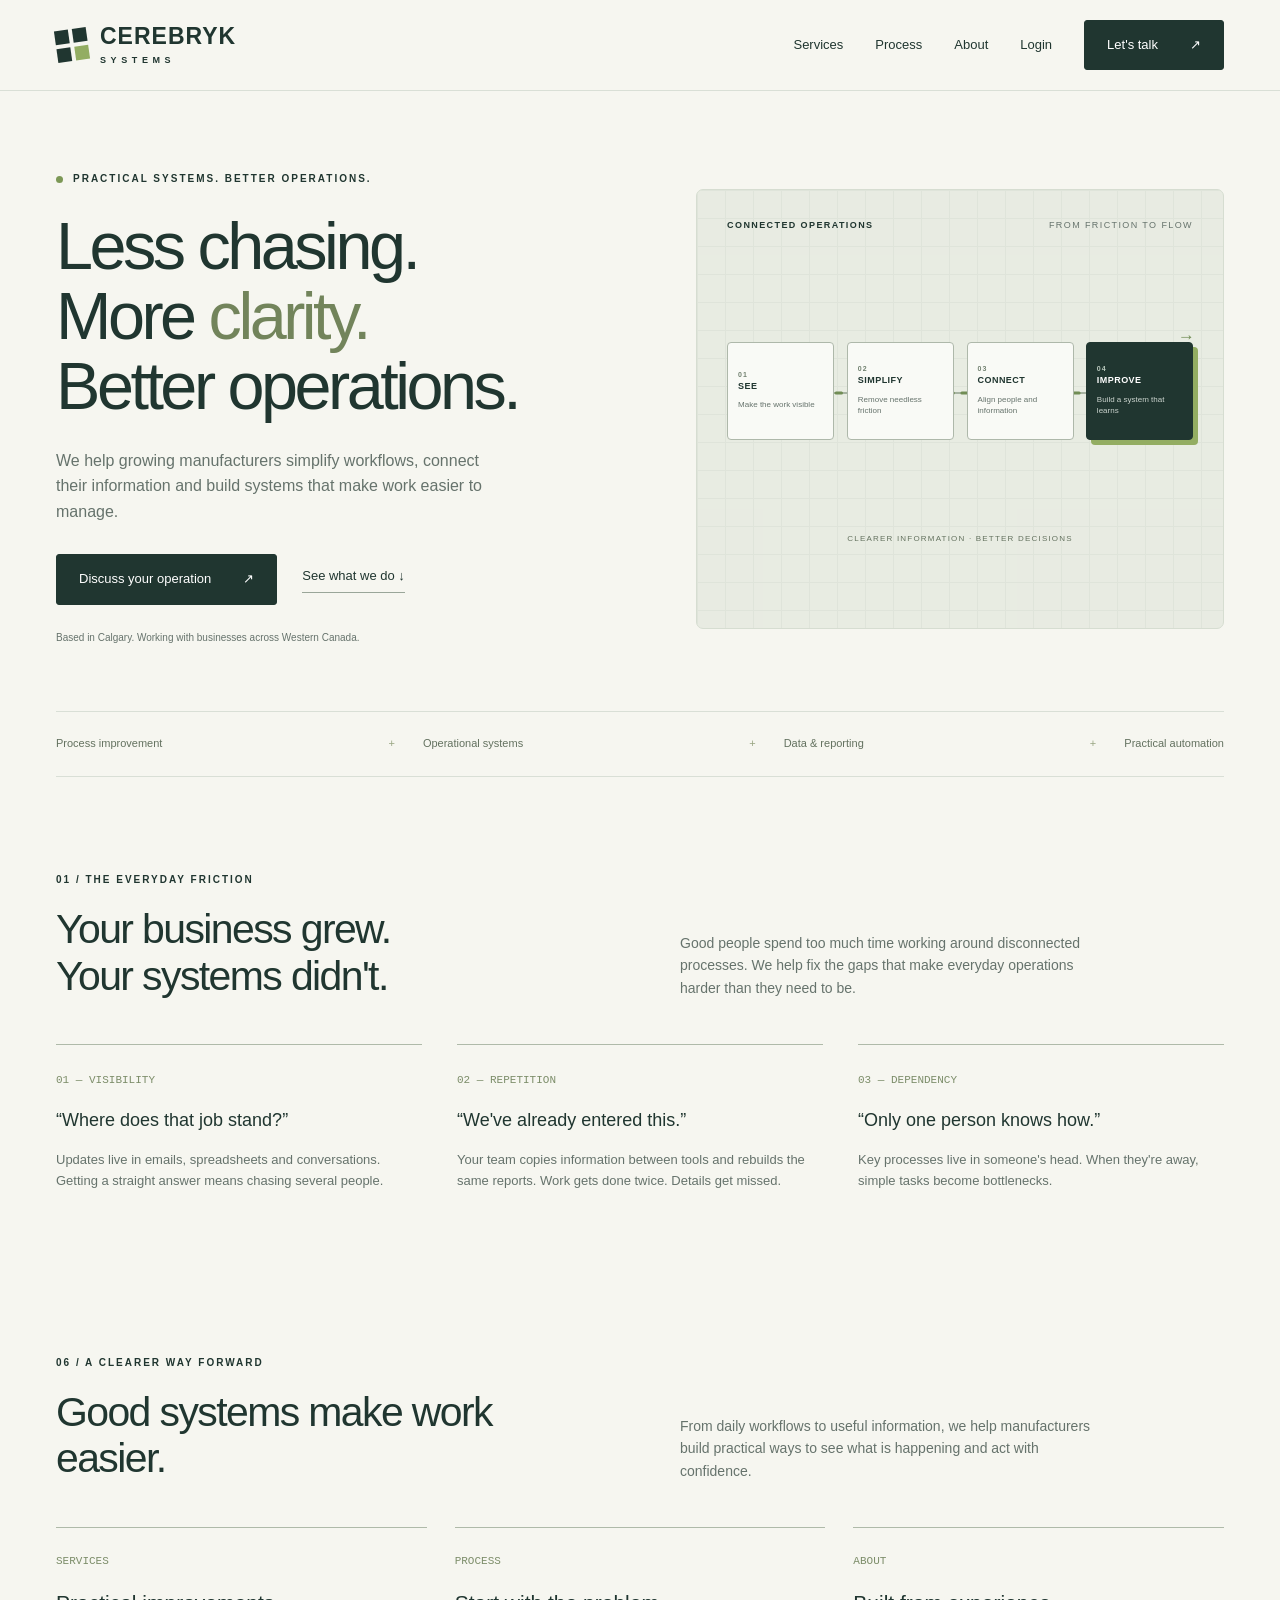
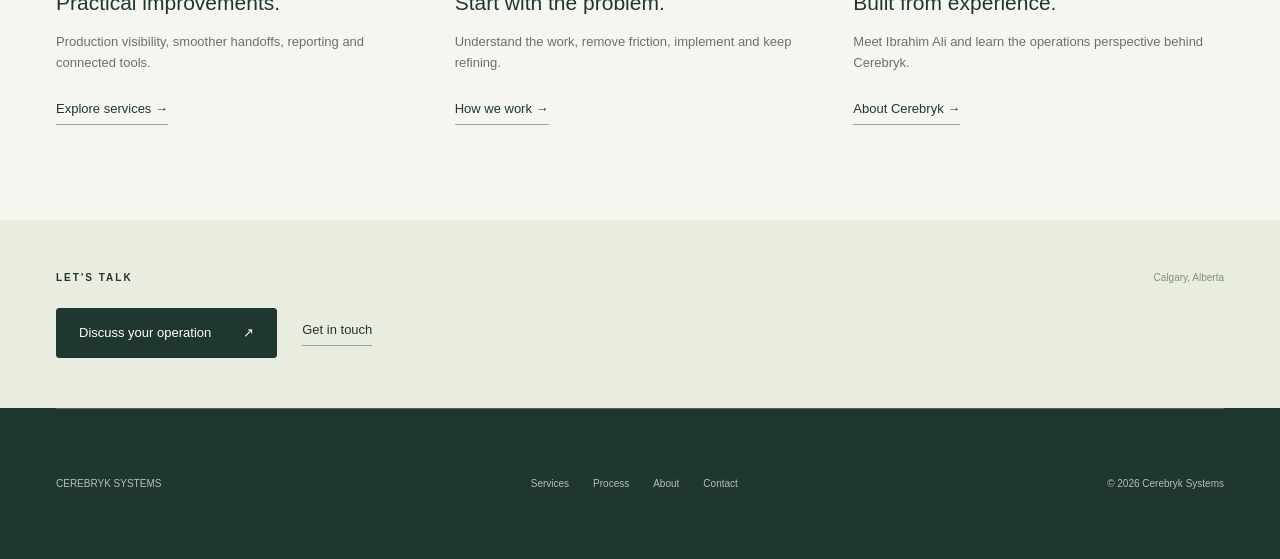
==== commit ae79b6c4: "Port latest Cerebryk Sites design update" ====
--- a/index.html
+++ b/index.html
@@ -6,8 +6,8 @@
 <link rel="canonical" href="https://cerebryk.com/"/>
 <meta property="og:title" content="Cerebryk Systems | Better Systems for Growing Manufacturers"/><meta property="og:description" content="Practical process improvement, operations systems, reporting and automation for small and mid-sized manufacturers."/><meta property="og:url" content="https://cerebryk.com/"/><meta property="og:type" content="website"/><meta property="og:site_name" content="Cerebryk Systems"/>
 <meta name="twitter:card" content="summary"/><meta name="twitter:title" content="Cerebryk Systems | Better Systems for Growing Manufacturers"/><meta name="twitter:description" content="Practical process improvement, operations systems, reporting and automation for small and mid-sized manufacturers."/>
-<link rel="icon" type="image/svg+xml" href="/favicon.svg"/><link rel="stylesheet" href="/assets/site.css"/>
-</head><body data-page="home"><header><div class="wrap"><nav aria-label="Main navigation"><a class="brand" href="/" aria-label="Cerebryk Systems home" aria-current="page"><span class="symbol" aria-hidden="true"><i></i><i></i><i></i><i></i></span><span class="word">CEREBRYK<small>SYSTEMS</small></span></a><button class="menu" aria-label="Open navigation" aria-expanded="false">Menu &#9776;</button><div class="navlinks"><a href="/services/">Services</a><a href="/process/">Process</a><a href="/about/">About</a><a href="/login/">Login</a><a class="btn" href="/contact/">Let&#39;s talk <span>&#8599;</span></a></div></nav></div></header><main><div class="wrap"><div class="hero"><div><div class="eyebrow"><span class="dot"></span> Practical systems. Better operations.</div><h1>Less chasing.<br>More <em>clarity.</em><br>Better operations.</h1><p>We help growing manufacturers simplify workflows, connect their information and build systems that make work easier to manage.</p><div class="actions"><a class="btn" href="/contact/">Discuss your operation <span>↗</span></a><a class="textlink" href="/services/">See what we do ↓</a></div><div class="location">Based in Calgary. Working with businesses across Western Canada.</div></div><div><div class="board-shell"><div class="board"><div class="boardtop"><b>C / OPERATIONS OVERVIEW</b><span class="live">● One clear view</span></div><h3>Your operation. In focus.</h3><div class="metrics"><div class="metric"><small>Active jobs</small><strong>24</strong><span>Across the shop</span></div><div class="metric"><small>On schedule</small><strong>21</strong><span>Priorities visible</span></div><div class="metric"><small>Needs attention</small><strong>03</strong><span>Know where to act</span></div></div><div class="jobtitle"><b>JOB PROGRESS</b><span>THIS WEEK</span></div><div class="job"><b>WO–1042 · Fabrication</b><div class="bar"><i style="width:75%"></i></div><span class="status">On track</span></div><div class="job"><b>WO–1043 · Assembly</b><div class="bar"><i style="width:45%"></i></div><span class="status warn">Material hold</span></div><div class="job"><b>WO–1044 · Finishing</b><div class="bar"><i style="width:92%"></i></div><span class="status">On track</span></div><div class="boardfoot">✓ Connected information. Clear priorities. Fewer surprises.</div></div><div class="caption"><span>FROM SCATTERED TO STRUCTURED</span><span>ILLUSTRATIVE EXAMPLE</span></div></div></div></div><div class="ribbon"><span>Process improvement</span><span>Operational systems</span><span>Data & reporting</span><span>Practical automation</span></div></div>
+<link rel="icon" type="image/svg+xml" href="/favicon.svg?v=2"/><link rel="stylesheet" href="/assets/site.css"/>
+</head><body data-page="home"><header><div class="wrap"><nav aria-label="Main navigation"><a class="brand" href="/" aria-label="Cerebryk Systems home" aria-current="page"><span class="symbol" aria-hidden="true"><i></i><i></i><i></i><i></i></span><span class="word">CEREBRYK<small>SYSTEMS</small></span></a><button class="menu" aria-label="Open navigation" aria-expanded="false">Menu &#9776;</button><div class="navlinks"><a href="/services/">Services</a><a href="/process/">Process</a><a href="/about/">About</a><a href="/login/">Login</a><a class="btn" href="/contact/">Let&#39;s talk <span>&#8599;</span></a></div></nav></div></header><main><div class="wrap"><div class="hero"><div><div class="eyebrow"><span class="dot"></span> Practical systems. Better operations.</div><h1>Less chasing.<br>More <em>clarity.</em><br>Better operations.</h1><p>We help growing manufacturers simplify workflows, connect their information and build systems that make work easier to manage.</p><div class="actions"><a class="btn" href="/contact/">Discuss your operation <span>↗</span></a><a class="textlink" href="/services/">See what we do ↓</a></div><div class="location">Based in Calgary. Working with businesses across Western Canada.</div></div><div><div class="system-map flow-map" aria-label="A four-step operations improvement flow from seeing the work to continuous improvement"><div class="flow-head"><span>CONNECTED OPERATIONS</span><span>FROM FRICTION TO FLOW</span></div><div class="flow-canvas"><svg class="flow-line" viewBox="0 0 500 190" preserveAspectRatio="none" role="img" aria-hidden="true"><path class="base" d="M12 95 H488"/><path class="active" d="M12 95 H488"/><circle cx="55" cy="95" r="5"/><circle cx="185" cy="95" r="5"/><circle cx="315" cy="95" r="5"/><circle cx="445" cy="95" r="5"/></svg><div class="flow-stage one"><b><span class="stage-num">01</span><span>SEE</span></b><small>Make the work visible</small></div><div class="flow-stage two"><b><span class="stage-num">02</span><span>SIMPLIFY</span></b><small>Remove needless friction</small></div><div class="flow-stage three"><b><span class="stage-num">03</span><span>CONNECT</span></b><small>Align people and information</small></div><div class="flow-stage four"><b><span class="stage-num">04</span><span>IMPROVE</span></b><small>Build a system that learns</small></div><span class="flow-result">CLEARER INFORMATION · BETTER DECISIONS</span></div></div></div></div><div class="ribbon"><span>Process improvement</span><span>Operational systems</span><span>Data & reporting</span><span>Practical automation</span></div></div>
 <section><div class="wrap"><div class="sectionhead"><div><div class="eyebrow">01 / The everyday friction</div><h2>Your business grew.<br>Your systems didn't.</h2></div><p>Good people spend too much time working around disconnected processes. We help fix the gaps that make everyday operations harder than they need to be.</p></div><div class="issues"><article class="issue"><span class="num">01 — VISIBILITY</span><h3>“Where does that job stand?”</h3><p>Updates live in emails, spreadsheets and conversations. Getting a straight answer means chasing several people.</p></article><article class="issue"><span class="num">02 — REPETITION</span><h3>“We've already entered this.”</h3><p>Your team copies information between tools and rebuilds the same reports. Work gets done twice. Details get missed.</p></article><article class="issue"><span class="num">03 — DEPENDENCY</span><h3>“Only one person knows how.”</h3><p>Key processes live in someone's head. When they're away, simple tasks become bottlenecks.</p></article></div></div></section>
 <section class="page-preview"><div class="wrap"><div class="sectionhead"><div><div class="eyebrow">06 / A clearer way forward</div><h2>Good systems make work easier.</h2></div><p>From daily workflows to useful information, we help manufacturers build practical ways to see what is happening and act with confidence.</p></div><div class="page-preview-grid"><article class="page-preview-card"><span class="num">SERVICES</span><h3>Practical improvements.</h3><p>Production visibility, smoother handoffs, reporting and connected tools.</p><a href="/services/">Explore services &rarr;</a></article><article class="page-preview-card"><span class="num">PROCESS</span><h3>Start with the problem.</h3><p>Understand the work, remove friction, implement and keep refining.</p><a href="/process/">How we work &rarr;</a></article><article class="page-preview-card"><span class="num">ABOUT</span><h3>Built from experience.</h3><p>Meet Ibrahim Ali and learn the operations perspective behind Cerebryk.</p><a href="/about/">About Cerebryk &rarr;</a></article></div></div></section>
 <section class="page-cta"><div class="wrap"><div class="sectionlabel"><span class="eyebrow">LET&#39;S TALK</span><span>Calgary, Alberta</span></div><div class="actions"><a class="btn" href="/contact/">Discuss your operation <span>&#8599;</span></a><a class="textlink" href="/contact/">Get in touch</a></div></div></section></main><footer class="site-footer dark"><div class="wrap"><div class="footer"><span>CEREBRYK SYSTEMS</span><nav class="footer-links" aria-label="Footer navigation"><a href="/services/">Services</a><a href="/process/">Process</a><a href="/about/">About</a><a href="/contact/">Contact</a></nav><span>&copy; 2026 Cerebryk Systems</span></div></div></footer><script src="/assets/site.js" defer></script></body></html>
--- a/assets/site.css
+++ b/assets/site.css
@@ -1,7 +1,12 @@
 :root{--ink:#203630;--muted:#66736c;--paper:#f6f6f0;--line:#d9dfd6;--accent:#daed85;--green:#355b48}*{box-sizing:border-box}html{scroll-behavior:smooth;scroll-padding-top:95px}body{margin:0;background:var(--paper);color:var(--ink);font-family:Arial,Helvetica,sans-serif;font-size:16px;line-height:1.6}a{color:inherit;text-decoration:none}button,input,select,textarea{font:inherit}button,a,input,select,textarea{outline-offset:5px}button{cursor:pointer}.wrap{max-width:1280px;margin:auto;padding:0 56px}header{position:sticky;top:0;background:#f6f6f0f5;border-bottom:1px solid var(--line);z-index:10}nav{height:90px;display:flex;align-items:center;justify-content:space-between}.brand{display:flex;align-items:center;gap:12px}.symbol{width:32px;height:32px;display:grid;grid-template-columns:1fr 1fr;gap:4px;transform:rotate(-8deg)}.symbol i{background:var(--ink)}.symbol i:last-child{background:#93ad62}.word{font-size:23px;font-weight:750;letter-spacing:1px;line-height:1}.word small{display:block;font-size:9px;letter-spacing:4.6px;margin-top:8px}.navlinks{display:flex;gap:32px;align-items:center;font-size:13px}.btn{display:inline-flex;align-items:center;justify-content:space-between;gap:32px;background:var(--ink);color:white;padding:14px 22px;font-size:13px;border:1px solid var(--ink);border-radius:3px;transition:background .2s,transform .2s}.btn:hover{background:#385749;transform:translateY(-2px)}.btn.light{background:var(--accent);border-color:var(--accent);color:var(--ink)}.textlink{font-size:13px;border-bottom:1px solid #9aa699;padding-bottom:5px}.eyebrow{font-size:10px;letter-spacing:2px;font-weight:bold;text-transform:uppercase;display:flex;align-items:center;gap:10px}.dot{width:7px;height:7px;border-radius:50%;background:#7c9856}.hero{padding:80px 0 65px;display:grid;grid-template-columns:1.08fr 1fr;gap:70px;align-items:center}h1{font-size:clamp(48px,5.2vw,76px);letter-spacing:-3.5px;line-height:1.05;font-weight:500;margin:25px 0}h1 em{font-style:normal;color:#72845b}p{color:var(--muted)}.hero p{max-width:440px;font-size:16px;margin:26px 0 30px}.actions{display:flex;align-items:center;gap:25px}.location{font-size:10px;color:var(--muted);margin-top:25px}.board-shell{padding:24px;background:#e8ece2;border:1px solid #dce2d5;border-radius:7px;position:relative}.board-shell:before{content:'';position:absolute;inset:-15px;background-image:radial-gradient(#adbaa2 .7px,transparent .7px);background-size:12px 12px;z-index:-1}.board{background:#fffefa;border:1px solid #d3daca;border-radius:5px;box-shadow:0 20px 35px #233a3010;padding:23px}.boardtop{display:flex;justify-content:space-between;font-size:10px;border-bottom:1px solid var(--line);padding-bottom:18px;align-items:center}.live{color:#557449;background:#edf3e7;padding:3px 8px;font-size:9px;border-radius:3px}.board h3{font-size:20px;font-weight:500;margin:18px 0}.metrics{display:grid;grid-template-columns:repeat(3,1fr);gap:8px}.metric{padding:12px;background:#f2f4ed;border:1px solid #e6e9df;border-radius:3px}.metric small{font-size:9px;color:var(--muted);display:block}.metric strong{font-size:27px;font-weight:500;display:block}.metric span{font-size:8px;color:#64804c}.jobtitle{display:flex;justify-content:space-between;font-size:9px;margin:23px 0 8px}.job{display:grid;grid-template-columns:1.4fr 1fr .7fr;gap:10px;align-items:center;padding:12px 0;border-top:1px solid #edf0e8;font-size:9px}.job b{font-weight:500}.bar{height:4px;background:#e9ecdf;border-radius:5px}.bar i{display:block;background:#849b63;height:100%;border-radius:5px}.status{text-align:right;color:#5c7450}.status.warn{color:#9e7645}.boardfoot{font-size:9px;color:var(--muted);padding-top:17px}.caption{display:flex;justify-content:space-between;font-size:9px;letter-spacing:1px;margin:18px 0 0;color:#788470}.ribbon{border-top:1px solid var(--line);border-bottom:1px solid var(--line);padding:23px 0;display:flex;justify-content:space-between;font-size:11px;color:#63715f}.ribbon span+span:before{content:'+';margin-right:28px;color:#99a683}section{padding:95px 0}.sectionhead{display:grid;grid-template-columns:1fr 1fr;gap:80px;align-items:end;margin-bottom:45px}h2{font-size:clamp(31px,3.2vw,45px);line-height:1.14;letter-spacing:-1.6px;font-weight:500;margin:18px 0 0}.sectionhead p{max-width:430px;font-size:14px;margin:0}.issues{display:grid;grid-template-columns:repeat(3,1fr);gap:35px}.issue{border-top:1px solid #afbaa9;padding-top:20px}.num{font-family:monospace;font-size:11px;color:#7c8d69}.issue h3{font-size:18px;line-height:1.3;font-weight:500}.issue p{font-size:13px}.dark{background:var(--ink);color:#f4f4e9}.dark p{color:#bac6bb}.dark .eyebrow{color:#bdcf9b}.solution-list{margin-top:35px}.solution{display:grid;grid-template-columns:65px 1.1fr 1fr 35px;gap:15px;border-top:1px solid #4d6056;padding:26px 0;align-items:center}.solution h3{font-size:21px;font-weight:400;margin:0}.solution p{font-size:13px;margin:0;max-width:380px}.solution .num{color:#a7bb8c}.solution:last-child{border-bottom:1px solid #4d6056}.arrow{font-size:23px;color:var(--accent)}.steps{display:grid;grid-template-columns:repeat(4,1fr);gap:30px;margin-top:50px}.step{border-top:1px solid var(--line);padding-top:20px}.step h3{font-size:23px;font-weight:400;margin:15px 0}.step p{font-size:13px}.assessment{background:#e8eddf;padding:45px;display:grid;grid-template-columns:1fr 1fr;gap:85px;border-radius:5px}.assessment h2{margin-top:15px}.assessment p{font-size:14px}.checklist{list-style:none;padding:0;margin:0 0 30px}.checklist li{padding:11px 0;border-bottom:1px solid #cbd4c1;font-size:13px}.checklist li:before{content:'✓';margin-right:15px;color:#527040}.founder{display:grid;grid-template-columns:.8fr 1.2fr;gap:90px;align-items:center}.founder-art{background:#e5eadf;padding:35px;min-height:300px;position:relative;overflow:hidden;display:flex;flex-direction:column;justify-content:space-between}.giant{font-size:130px;letter-spacing:-10px;line-height:1;color:#9cad89;font-weight:500}.founder-art small{font-size:10px;letter-spacing:2px}.founder p{font-size:14px}.expertise{font-size:10px;letter-spacing:1px;border-top:1px solid var(--line);padding-top:20px;margin-top:25px;color:#69795f}.contact{display:grid;grid-template-columns:1fr 1fr;gap:100px}.contact p{max-width:370px;font-size:14px}.contact h2{font-size:50px}.formrow{display:grid;grid-template-columns:1fr 1fr;gap:16px}label{display:block;font-size:11px;color:#c3cfbf;margin-bottom:18px}input,select,textarea{display:block;width:100%;border:1px solid #607267;background:#2b4339;color:white;padding:11px;margin-top:6px;border-radius:2px;font-size:13px}textarea{resize:vertical;min-height:95px}input::placeholder,textarea::placeholder{color:#acb9ab}.notice{font-size:10px!important;color:#bac6bb;margin-top:12px}.formresult{color:var(--accent)!important;font-size:13px}.footer{padding:30px 0;border-top:1px solid #526458;display:flex;justify-content:space-between;font-size:10px;color:#b5c1b3}.menu{display:none;background:transparent;border:1px solid var(--line);padding:5px 10px;color:var(--ink)}.contact-section{padding-bottom:50px}.sectionlabel{display:flex;justify-content:space-between}.sectionlabel span:last-child{font-size:10px;color:#829174}.mobile-only{display:none}@media(min-width:1500px){.hero{min-height:660px}}@media(max-width:950px){.wrap{padding:0 30px}.hero{gap:35px}h1{font-size:54px}.navlinks{gap:20px}.navlinks .btn{display:none}.sectionhead{gap:35px}.assessment{gap:35px}.contact{gap:40px}.ribbon span+span:before{margin-right:12px}.founder{gap:40px}}@media(max-width:680px){.wrap{padding:0 22px}nav{height:75px}.menu{display:block}.navlinks{display:none;position:absolute;left:0;right:0;top:75px;background:var(--paper);padding:25px;flex-direction:column;border-bottom:1px solid var(--line)}.navlinks.open{display:flex}.navlinks.open .btn{display:inline-flex}.hero{grid-template-columns:1fr;padding:45px 0;gap:45px}h1{font-size:56px;letter-spacing:-2.5px}.hero p{font-size:15px}.board-shell{padding:15px}.ribbon{display:grid;grid-template-columns:1fr 1fr;gap:15px;font-size:10px}.ribbon span+span:before{content:none}section{padding:65px 0}.sectionhead,.assessment,.founder,.contact{grid-template-columns:1fr;gap:25px}.issues{grid-template-columns:1fr;gap:25px}.issue h3{margin:10px 0}.solution{grid-template-columns:25px 1fr 20px;gap:12px}.solution p{grid-column:2;grid-row:2}.solution .arrow{grid-column:3;grid-row:1}.solution h3{font-size:19px}.steps{grid-template-columns:1fr 1fr;gap:25px}.assessment{padding:25px}.founder-art{min-height:230px}.giant{font-size:100px}.contact h2{font-size:43px}.footer{gap:15px;flex-direction:column}.actions{gap:18px}.btn{gap:18px}.caption{font-size:8px}.sectionlabel span:last-child{display:none}.formrow{grid-template-columns:1fr;gap:0}}
 
 
-.navlinks a[aria-current="page"]:not(.btn) { color: var(--green); font-weight: 700; }
+.system-map{position:relative;min-height:440px;background:linear-gradient(135deg,#eef1e8 0%,#e4eadf 100%);border:1px solid #d6ddd1;border-radius:7px;overflow:hidden}.system-map:before{content:'';position:absolute;inset:0;background-image:radial-gradient(#a8b6a2 .8px,transparent .8px);background-size:18px 18px;opacity:.7}.map-ring{position:absolute;border:1px solid #a9b5a5;border-radius:50%;inset:58px 76px}.map-ring.inner{inset:116px 134px;border-style:dashed}.map-core{position:absolute;left:50%;top:50%;width:126px;height:126px;transform:translate(-50%,-50%);border-radius:50%;background:var(--ink);color:#fff;display:grid;place-items:center;text-align:center;font-size:10px;line-height:1.45;letter-spacing:1.4px}.map-node{position:absolute;padding:10px 13px;background:#fffefa;border:1px solid #aeb8aa;border-radius:3px;font-size:9px;font-weight:bold;letter-spacing:1px;box-shadow:4px 4px 0 #c9d3c4}.map-node:after{content:'';position:absolute;width:7px;height:7px;background:#86a35d;border-radius:50%}.map-node.people{top:54px;right:48px}.map-node.people:after{left:-22px;bottom:-15px}.map-node.process{left:34px;top:190px}.map-node.process:after{right:-25px;top:13px}.map-node.information{right:35px;bottom:74px}.map-node.information:after{left:-21px;top:-12px}.map-node.tools{left:82px;bottom:45px}.map-node.tools:after{right:-20px;top:-18px}.map-note{position:absolute;top:20px;left:22px;font-size:9px;font-weight:bold;letter-spacing:1.4px}.map-caption{position:absolute;right:18px;bottom:15px;font-size:8px;letter-spacing:1px;color:#788470}.map-pulse{position:absolute;width:8px;height:8px;border-radius:50%;background:#7c9856;left:50%;top:50%;margin:-4px;animation:mapPulse 2.4s ease-out infinite}@keyframes mapPulse{0%{box-shadow:0 0 0 0 #7c985699}70%{box-shadow:0 0 0 28px #7c985600}100%{box-shadow:0 0 0 0 #7c985600}}@media(max-width:680px){.system-map{min-height:370px}.map-ring{inset:54px 48px}.map-ring.inner{inset:105px 100px}.map-node.people{right:24px}.map-node.process{left:18px;top:158px}.map-node.information{right:18px;bottom:62px}.map-node.tools{left:42px;bottom:34px}}
+.flow-map{min-height:440px;padding:28px;background:#e8ece2;border:1px solid #d6ddd1;border-radius:7px}.flow-map:before{background-image:linear-gradient(#d8dfd4 1px,transparent 1px),linear-gradient(90deg,#d8dfd4 1px,transparent 1px);background-size:28px 28px;opacity:.55}.flow-head{position:relative;display:flex;justify-content:space-between;align-items:center;font-size:9px;font-weight:bold;letter-spacing:1.4px}.flow-head span:last-child{color:#66736c;font-weight:normal}.flow-canvas{position:relative;height:330px;margin-top:20px}.flow-line{position:absolute;inset:15px 0 0;width:100%;height:270px;overflow:visible}.flow-line path.base{fill:none;stroke:#9baa96;stroke-width:1.5}.flow-line path.active{fill:none;stroke:#718d55;stroke-width:3;stroke-linecap:round;stroke-dasharray:7 10;animation:flowDash 12s linear infinite}.flow-line circle{fill:#fffefa;stroke:#718d55;stroke-width:2}.flow-stage{position:absolute;width:118px;background:#fffefa;border:1px solid #aeb8aa;border-radius:4px;padding:13px 12px;box-shadow:5px 5px 0 #c9d3c4}.flow-stage b{display:block;font-size:10px;letter-spacing:1.2px;margin-bottom:5px}.flow-stage small{display:block;color:#66736c;font-size:8px;line-height:1.4}.flow-stage.one{left:0;top:26px}.flow-stage.two{left:29%;top:154px}.flow-stage.three{right:27%;top:36px}.flow-stage.four{right:0;top:166px;background:var(--ink);color:#fff;border-color:var(--ink);box-shadow:5px 5px 0 #93ad62}.flow-stage.four small{color:#cbd4ce}.flow-result{position:absolute;left:50%;bottom:1px;transform:translateX(-50%);font-size:8px;letter-spacing:1.2px;color:#64725f;white-space:nowrap}@keyframes flowDash{to{stroke-dashoffset:-170}}@media(max-width:680px){.flow-map{min-height:390px;padding:20px}.flow-canvas{height:300px}.flow-stage{width:104px;padding:10px}.flow-stage.two{left:22%;top:140px}.flow-stage.three{right:20%;top:32px}.flow-stage.four{top:155px}.flow-line{height:245px}.flow-result{bottom:0}}
+.flow-map{padding:28px 30px}.flow-canvas{height:310px;margin-top:18px}.flow-line{inset:48px 0 0;height:190px}.flow-line path.base{stroke:#a7b3a2;stroke-width:2}.flow-line path.active{stroke-width:3;stroke-dasharray:6 9}.flow-stage{width:22%;min-height:98px;top:92px!important;display:flex;flex-direction:column;justify-content:center;padding:14px;box-shadow:none;background:#f9faf6;border-color:#aeb8aa}.flow-stage.one{left:0}.flow-stage.two{left:26%}.flow-stage.three{left:52%;right:auto}.flow-stage.four{left:auto;right:0}.flow-stage b{margin-bottom:8px}.flow-stage:before{content:'';position:absolute;left:50%;top:-27px;width:9px;height:9px;transform:translateX(-50%);border-radius:50%;background:#fffefa;border:2px solid #718d55;z-index:2}.flow-stage.four:before{background:#93ad62;border-color:var(--ink)}.flow-result{bottom:14px}.flow-canvas:after{content:'→';position:absolute;right:-2px;top:73px;color:#718d55;font-size:17px}@media(max-width:680px){.flow-map{padding:20px}.flow-canvas{height:280px}.flow-stage{width:23%;min-height:108px;padding:10px 8px;top:82px!important}.flow-stage.one{left:0}.flow-stage.two{left:25.7%}.flow-stage.three{left:51.4%}.flow-stage.four{right:0}.flow-line{inset:38px 0 0;height:185px}.flow-result{bottom:5px;font-size:7px;letter-spacing:.8px}}
+.flow-stage{padding-left:10px;padding-right:10px}.flow-stage b{font-size:9px;line-height:1.35;letter-spacing:.65px;overflow-wrap:anywhere;word-break:normal}
+.flow-stage{width:23%;padding:14px 9px;overflow:hidden}.flow-stage.one{left:0}.flow-stage.two{left:25.7%}.flow-stage.three{left:51.4%;right:auto}.flow-stage.four{right:0}.flow-stage b{max-width:100%;font-size:8px;line-height:1.4;letter-spacing:.35px;white-space:normal;overflow-wrap:break-word}.flow-stage small{max-width:100%;font-size:8px;line-height:1.35;overflow-wrap:break-word}
+.flow-stage{padding:14px 10px}.flow-stage b{display:flex;flex-direction:column;gap:3px;max-width:none;font-size:9px;line-height:1.15;letter-spacing:.45px;white-space:nowrap;overflow:visible}.flow-stage b .stage-num{font-size:7px;line-height:1;color:#71806f;letter-spacing:1px}.flow-stage.four b .stage-num{color:#b9c8bd}.flow-stage small{font-size:8px;line-height:1.45;overflow-wrap:normal;word-break:normal}.navlinks a[aria-current="page"]:not(.btn) { color: var(--green); font-weight: 700; }
 .navlinks .btn[aria-current="page"] { box-shadow: 0 0 0 3px #daed8566; }
 .page-intro { padding: 80px 0 40px; }
 .page-intro h1 { max-width: 950px; }
